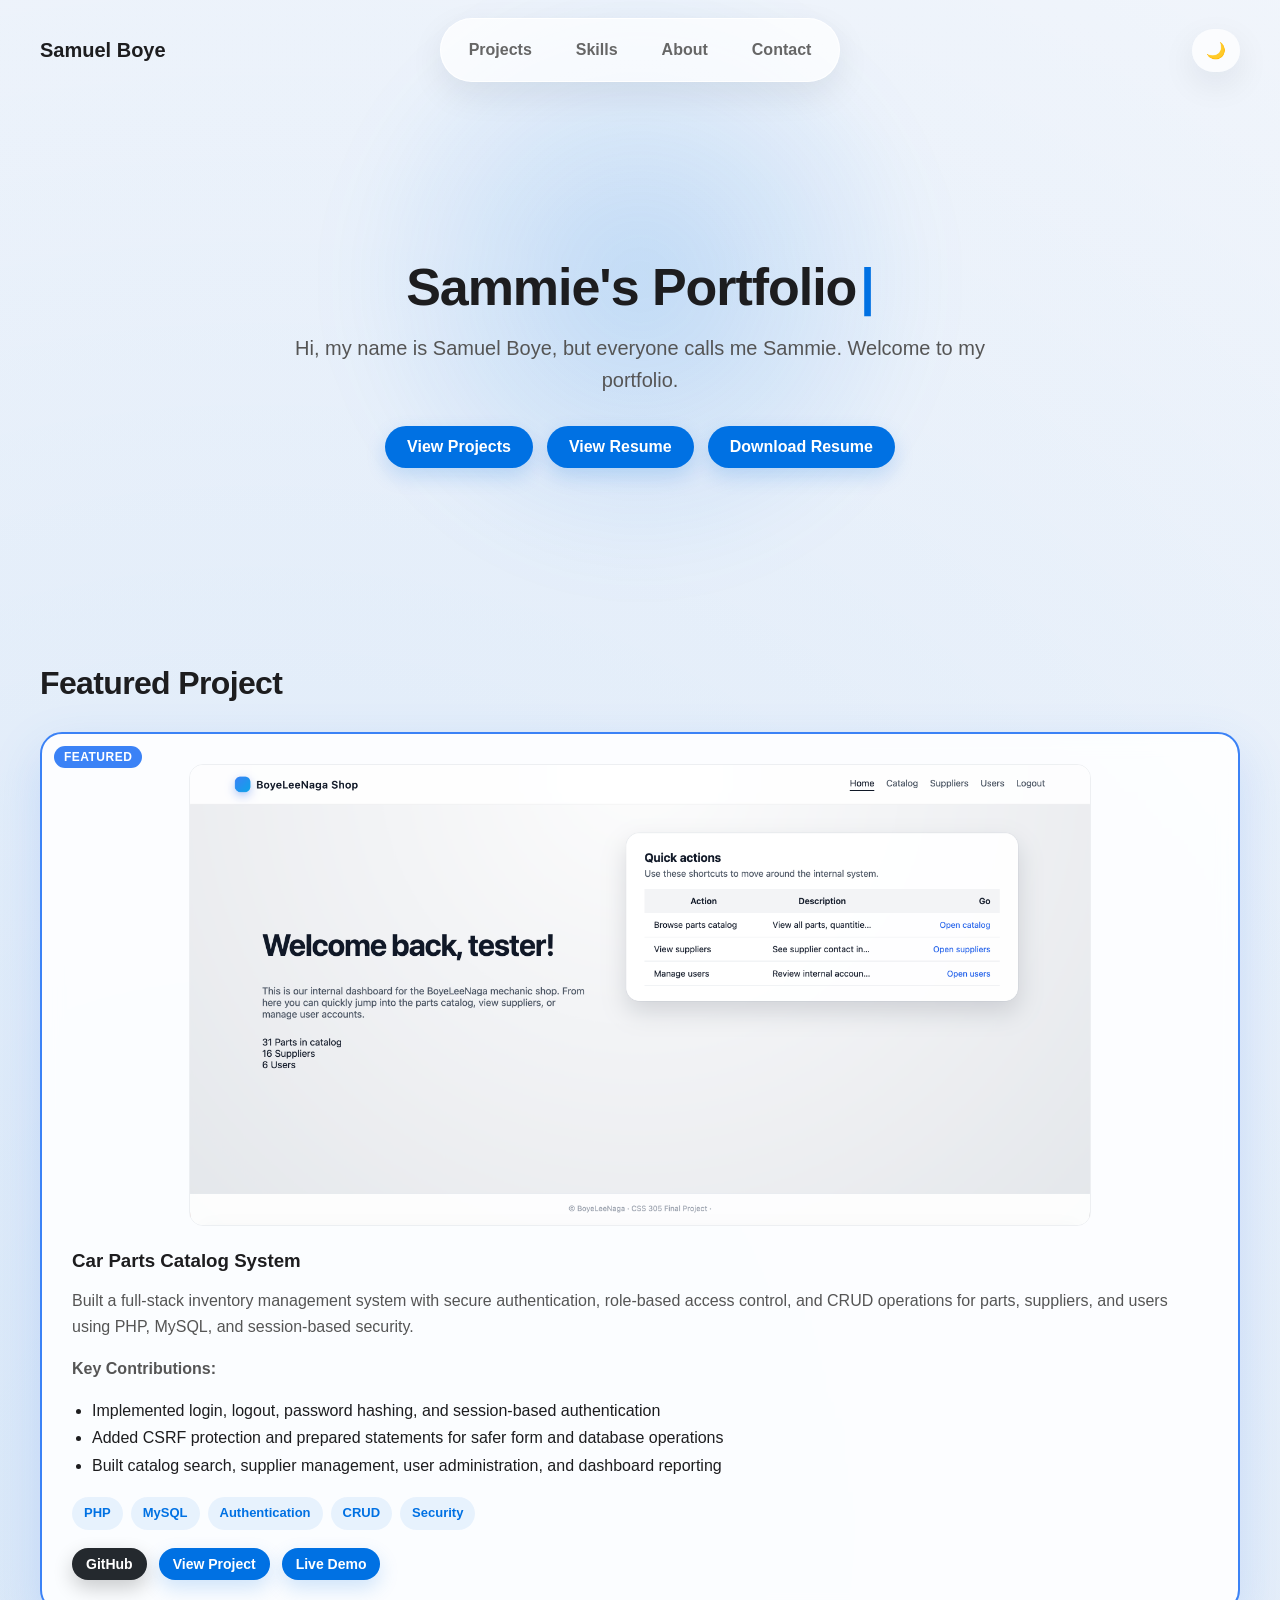
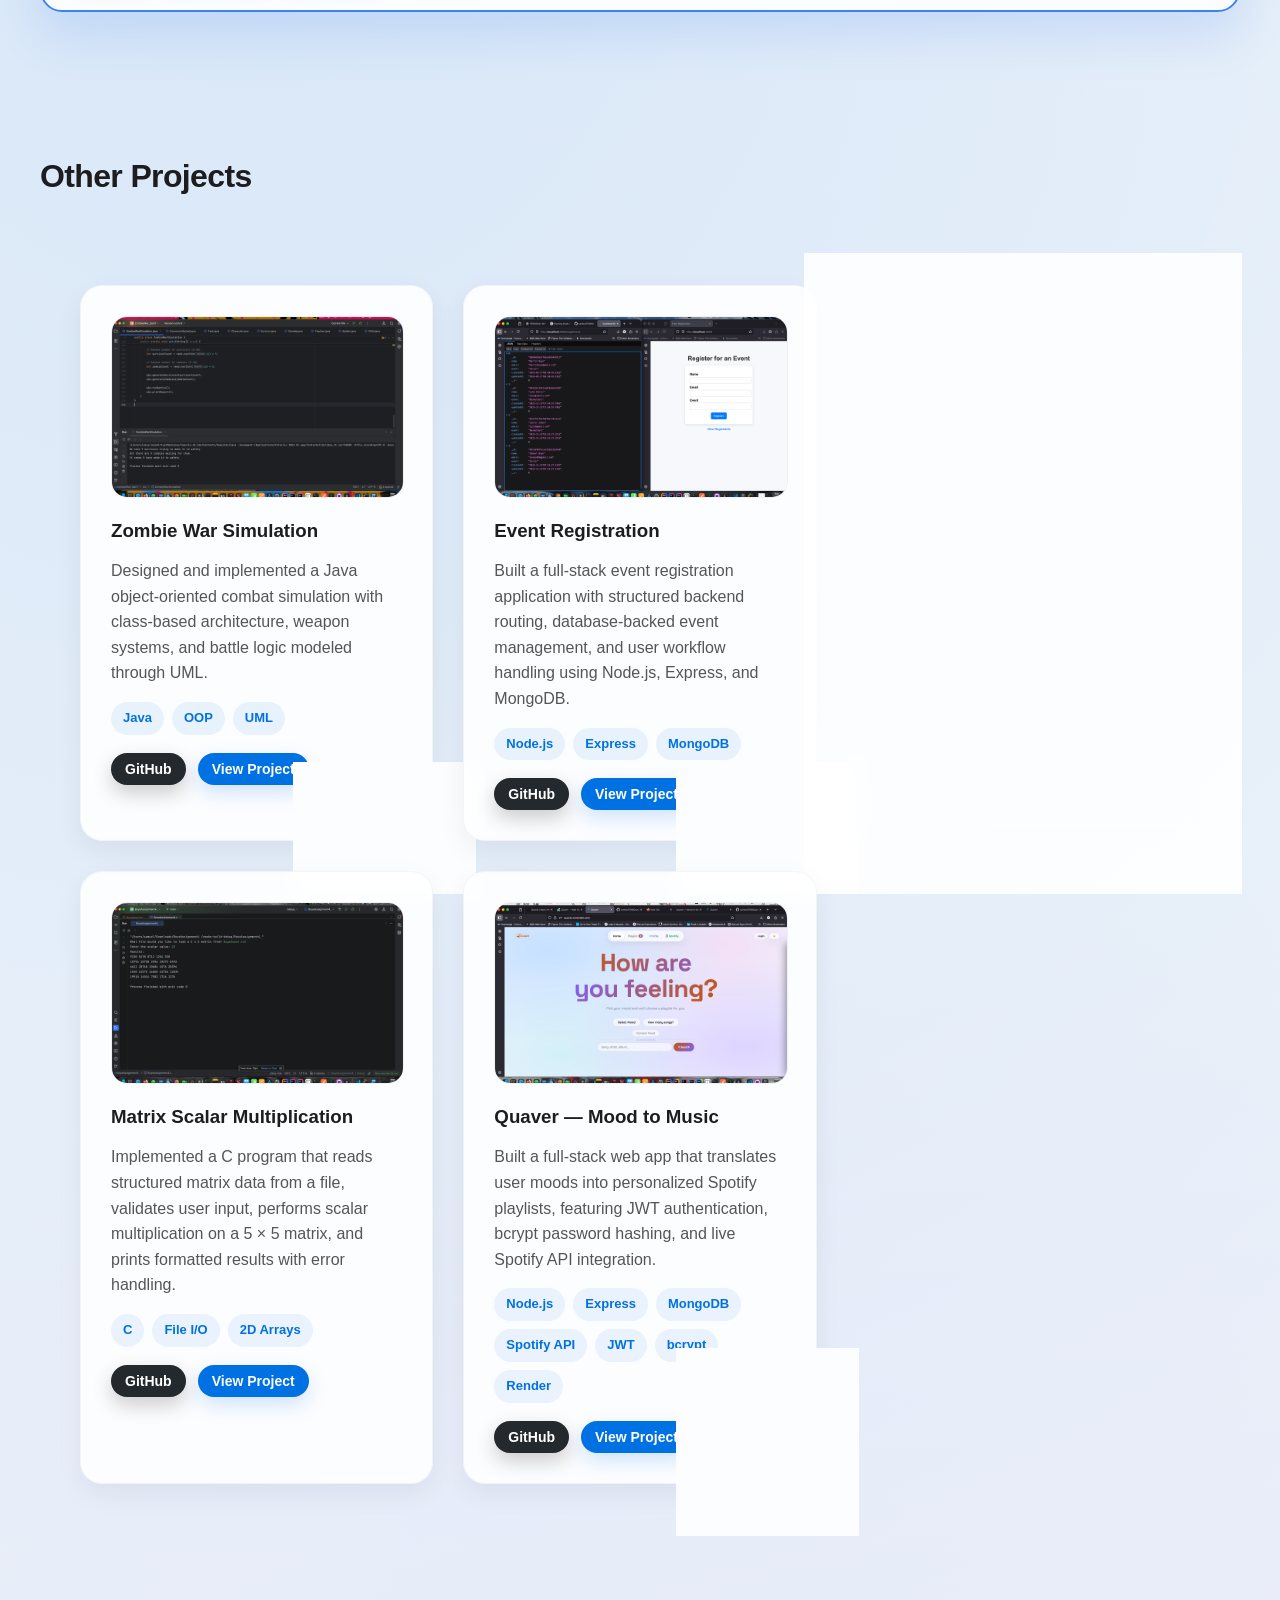
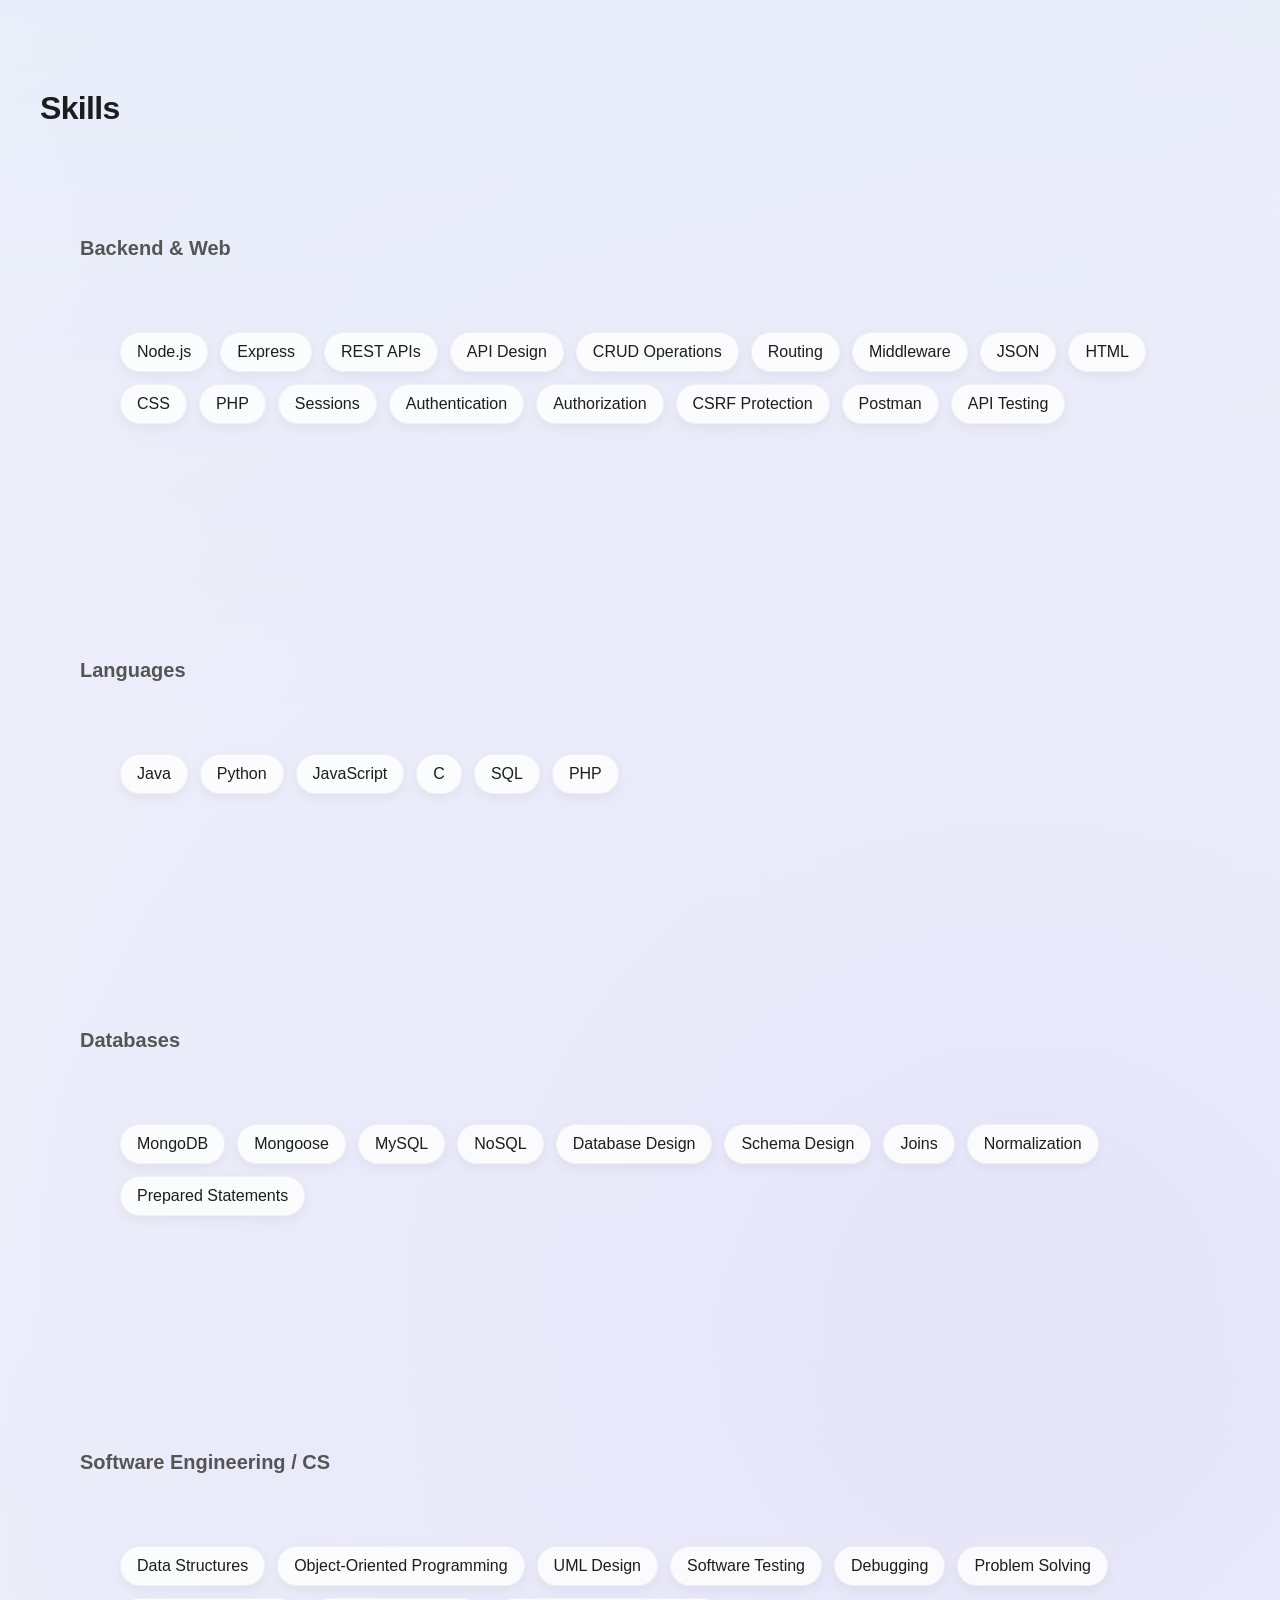
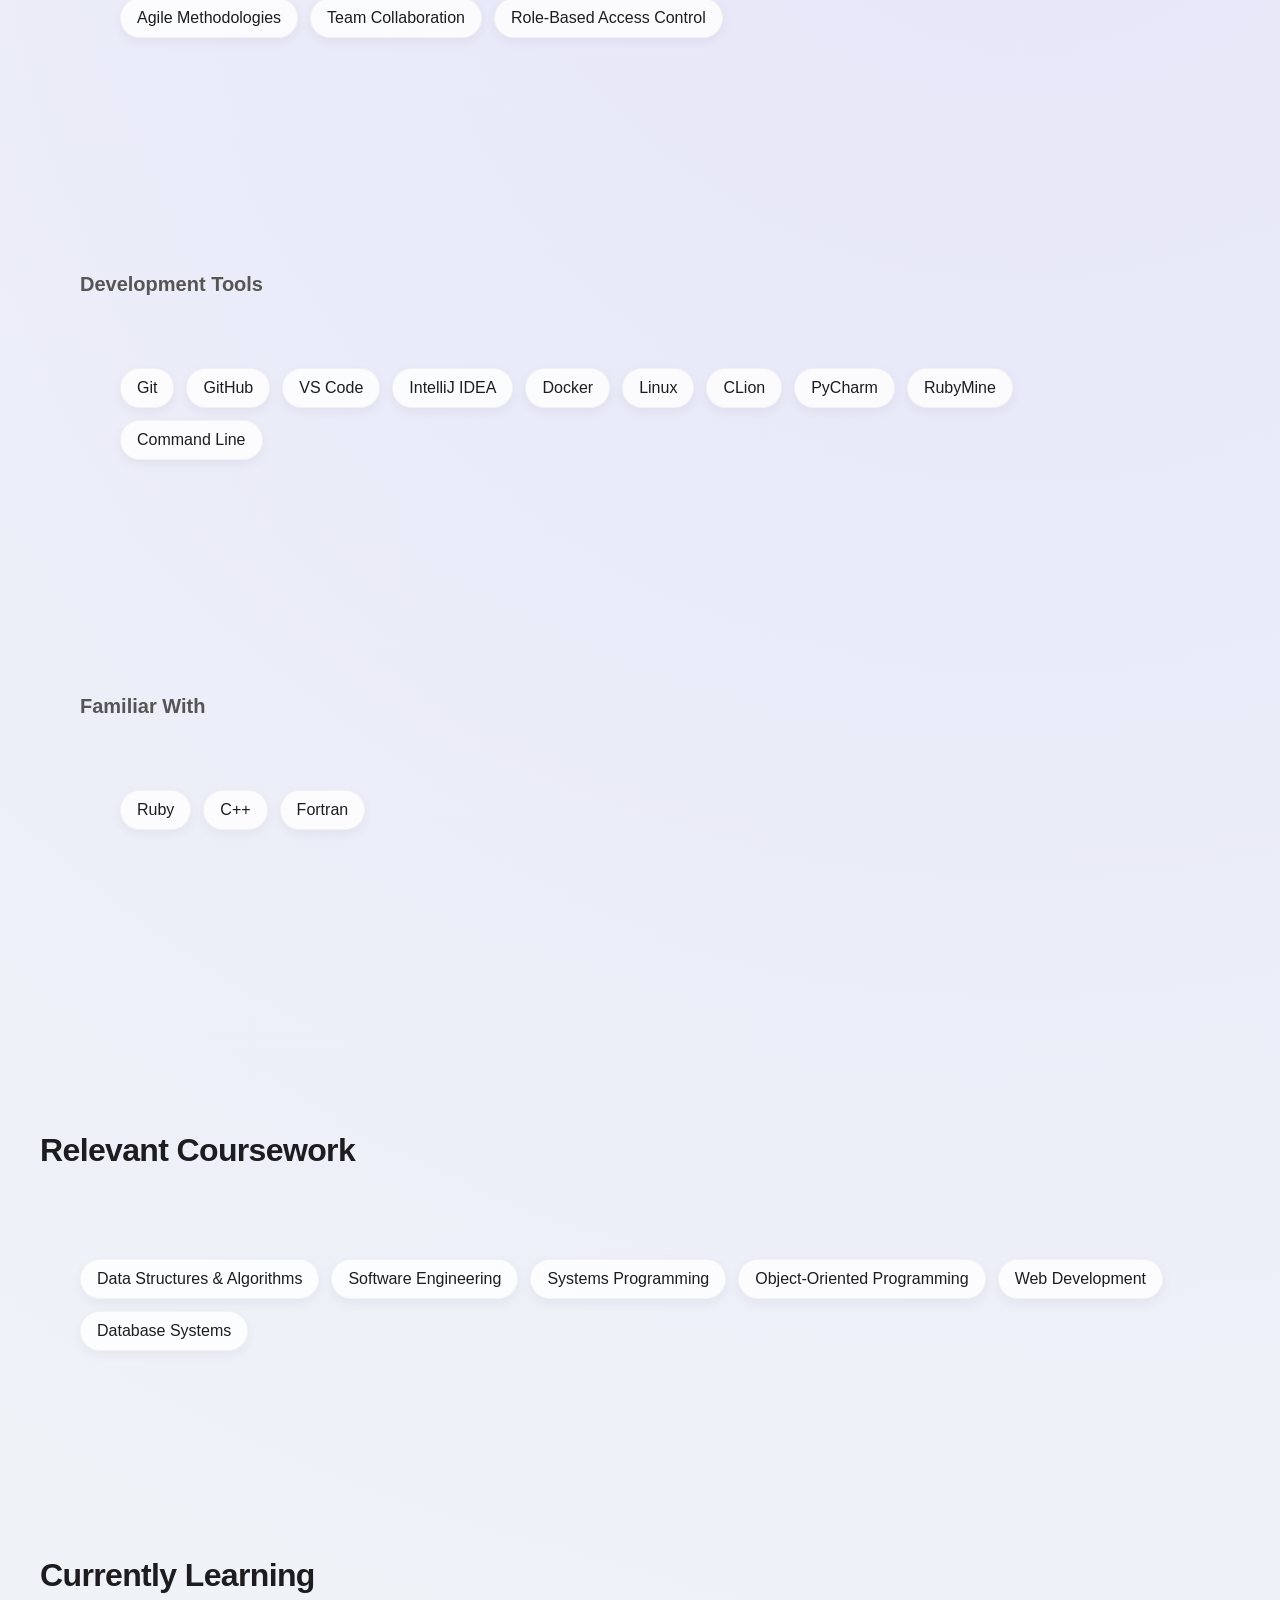
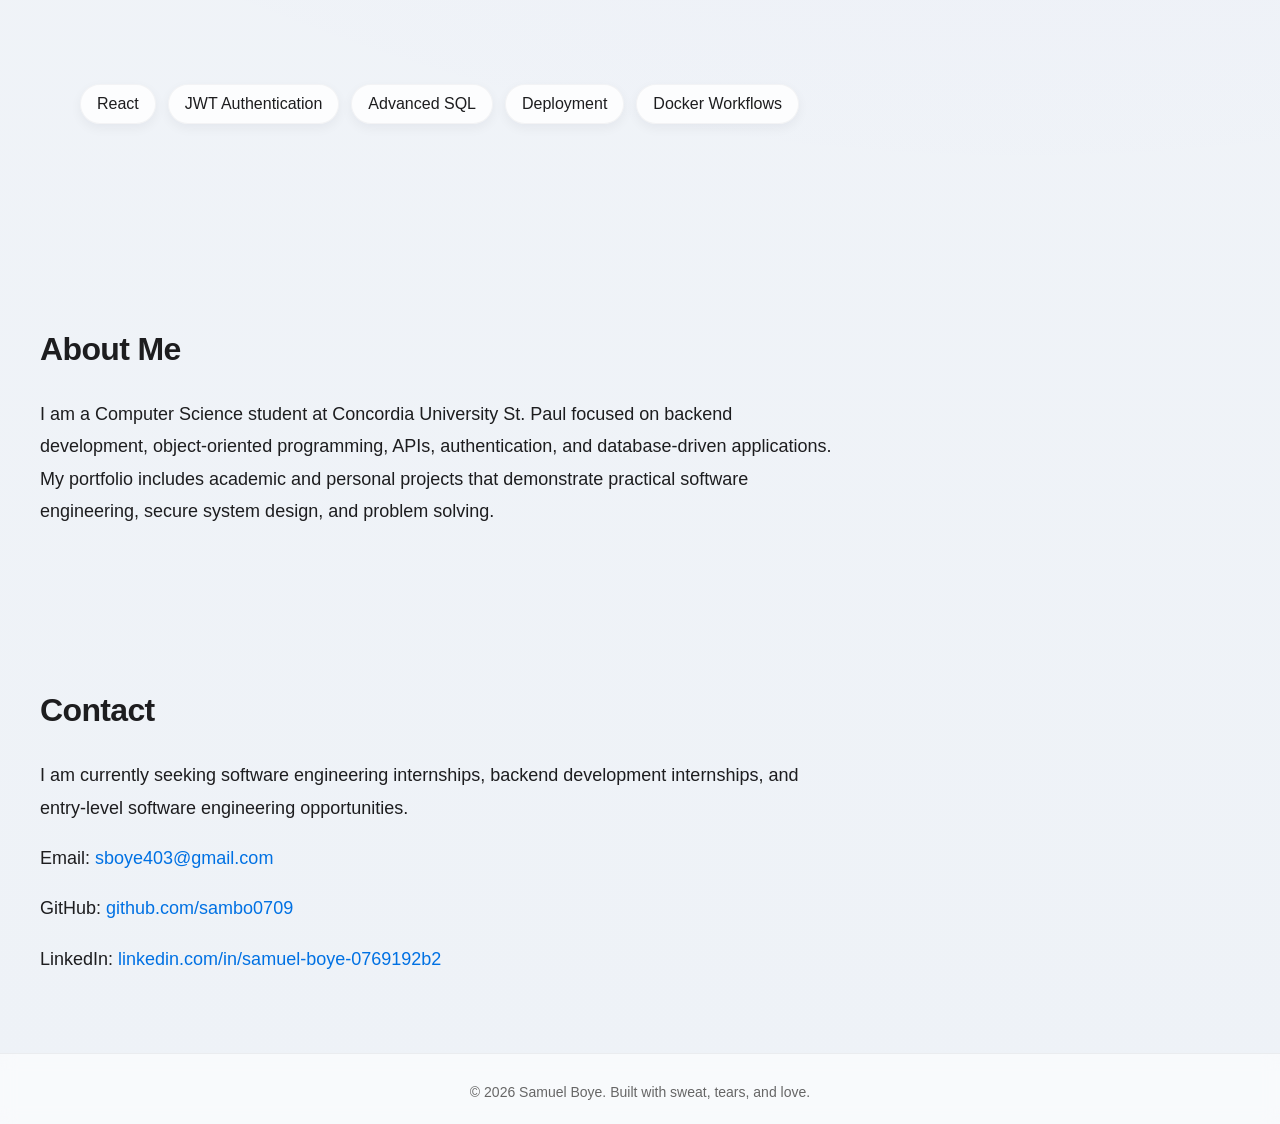
==== index.html @ adc49115 "new project added" ====
<!DOCTYPE html>
<html lang="en">
<head>
<meta charset="UTF-8">
<meta name="viewport" content="width=device-width, initial-scale=1.0">
<title>Samuel Boye | Portfolio</title>
<link rel="stylesheet" href="style.css">
</head>

<body>

<header class="site-header intro-header">
    <a href="#" class="logo" id="siteLogo" aria-label="Samuel Boye home">
        <span class="logo-text">Samuel Boye</span>
        <img src="logo.jpeg" alt="Samuel Boye logo" class="logo-img">
    </a>

    <nav class="floating-nav" aria-label="Primary">
        <a href="#projects" class="nav-link">Projects</a>
        <a href="#skills" class="nav-link">Skills</a>
        <a href="#about" class="nav-link">About</a>
        <a href="#contact" class="nav-link">Contact</a>
    </nav>

    <button id="themeToggle" class="dark-btn" onclick="toggleDarkMode()" aria-label="Toggle dark mode">🌙</button>
</header>

<main>

    <section class="hero">
        <h1 class="intro-title">
            <span id="typingText"></span><span class="cursor">|</span>
        </h1>

        <p class="intro-text">
            Hi, my name is Samuel Boye, but everyone calls me Sammie. Welcome to my portfolio.
        </p>

        <nav class="hero-buttons intro-buttons" aria-label="Portfolio quick links">
            <a href="#projects" class="primary-btn">View Projects</a>
            <a href="resume.pdf" target="_blank" class="primary-btn">View Resume</a>
            <a href="resume.pdf" class="primary-btn" download>Download Resume</a>
        </nav>
    </section>

    <section id="featured-project">
        <h2>Featured Project</h2>

        <article class="card featured">
            <img src="images/car-parts-catalog.png" alt="Car Parts Catalog System screenshot" class="project-image featured-image">

            <h3>Car Parts Catalog System</h3>

            <p>
                Built a full-stack inventory management system with secure authentication,
                role-based access control, and CRUD operations for parts, suppliers,
                and users using PHP, MySQL, and session-based security.
            </p>

            <p><strong>Key Contributions:</strong></p>
            <ul>
                <li>Implemented login, logout, password hashing, and session-based authentication</li>
                <li>Added CSRF protection and prepared statements for safer form and database operations</li>
                <li>Built catalog search, supplier management, user administration, and dashboard reporting</li>
            </ul>

            <p class="project-tags">
                <span>PHP</span>
                <span>MySQL</span>
                <span>Authentication</span>
                <span>CRUD</span>
                <span>Security</span>
            </p>

            <nav class="project-links" aria-label="Car Parts Catalog System links">
                <a href="https://github.com/sambo0709/Fullsatck-internal-inventory-system" target="_blank" rel="noopener noreferrer" class="github-btn">GitHub</a>
                <a href="projects/car-parts-catalog.html" class="demo-btn">View Project</a>
                <a href="https://boyeleenaga.csp-server-class.org/dashboard.php"target="_blank" rel="noopener noreferrer" class="demo-btn">Live Demo</a>
            </nav>
        </article>
    </section>

    <section id="projects">
        <h2>Other Projects</h2>

        <section class="project-grid" aria-label="Projects">

            <article class="card">
                <img src="images/zombie-war.png" alt="Zombie War Simulation screenshot" class="project-image">

                <h3>Zombie War Simulation</h3>

                <p>
                    Designed and implemented a Java object-oriented combat simulation with
                    class-based architecture, weapon systems, and battle logic modeled through UML.
                </p>

                <p class="project-tags">
                    <span>Java</span>
                    <span>OOP</span>
                    <span>UML</span>
                </p>

                <nav class="project-links" aria-label="Zombie War Simulation links">
                    <a href="https://github.com/stenceld/CSC422ZombieWarProjectGroupq/tree/SamsBranch" target="_blank" rel="noopener noreferrer" class="github-btn">GitHub</a>
                    <a href="projects/zombie-war.html" class="demo-btn">View Project</a>
                </nav>
            </article>

            <article class="card">
                <img src="images/event-registration.png" alt="Event Registration screenshot" class="project-image">

                <h3>Event Registration</h3>

                <p>
                    Built a full-stack event registration application with structured backend routing,
                    database-backed event management, and user workflow handling using Node.js, Express, and MongoDB.
                </p>

                <p class="project-tags">
                    <span>Node.js</span>
                    <span>Express</span>
                    <span>MongoDB</span>
                </p>

                <nav class="project-links" aria-label="Event Registration links">
                    <a href="https://github.com/sambo0709/Web-application-using-mongodb" target="_blank" rel="noopener noreferrer" class="github-btn">GitHub</a>
                    <a href="projects/event-registration.html" class="demo-btn">View Project</a>
                </nav>
            </article>

            <article class="card">
                <img src="images/pet-database.png" alt="Pet Database screenshot" class="project-image">

                <h3>Pet Database</h3>

                <p>
                    Developed a JavaFX desktop application for managing pet records, with a structured
                    user interface, organized multi-file design, and object-oriented data handling.
                </p>

                <p class="project-tags">
                    <span>JavaFX</span>
                    <span>Java</span>
                    <span>Database</span>
                </p>

                <nav class="project-links" aria-label="Pet Database links">
                    <a href="https://github.com/sambo0709/Software-engineering-CSC422" target="_blank" rel="noopener noreferrer" class="github-btn">GitHub</a>
                    <a href="projects/pet-database.html" class="demo-btn">View Project</a>
                </nav>
            </article>

            <article class="card">
                <img src="images/matrix-scalar.png" alt="Matrix Scalar Multiplication screenshot" class="project-image">

                <h3>Matrix Scalar Multiplication</h3>

                <p>
                    Implemented a C program that reads structured matrix data from a file, validates user input,
                    performs scalar multiplication on a 5 × 5 matrix, and prints formatted results with error handling.
                </p>

                <p class="project-tags">
                    <span>C</span>
                    <span>File I/O</span>
                    <span>2D Arrays</span>
                </p>

                <nav class="project-links" aria-label="Matrix Scalar Multiplication links">
                    <a href="https://github.com/sambo0709/C-project" target="_blank" rel="noopener noreferrer" class="github-btn">GitHub</a>
                    <a href="projects/matrix-scalar.html" class="demo-btn">View Project</a>
                </nav>
            </article>

            <article class="card">
                <img src="images/mood-to-music.png" alt="Quaver Mood to Music app screenshot" class="project-image">

                <h3>Quaver — Mood to Music</h3>

                <p>
                    Built a full-stack web app that translates user moods into personalized Spotify playlists,
                    featuring JWT authentication, bcrypt password hashing, and live Spotify API integration.
                </p>

                <p class="project-tags">
                    <span>Node.js</span>
                    <span>Express</span>
                    <span>MongoDB</span>
                    <span>Spotify API</span>
                    <span>JWT</span>
                    <span>bcrypt</span>
                    <span>Render</span>
                </p>

                <nav class="project-links" aria-label="Quaver Mood to Music links">
                    <a href="https://github.com/sambo0709/Quaver-Sam-s-branch/tree/Main2" target="_blank" rel="noopener noreferrer" class="github-btn">GitHub</a>
                    <a href="projects/mood-to-music.html" class="demo-btn">View Project</a>
                </nav>
            </article>

        </section>
    </section>

    <section id="skills">
        <h2>Skills</h2>

        <section class="skills-group">
            <h3>Backend &amp; Web</h3>
            <section class="skills">
                <span>Node.js</span>
                <span>Express</span>
                <span>REST APIs</span>
                <span>API Design</span>
                <span>CRUD Operations</span>
                <span>Routing</span>
                <span>Middleware</span>
                <span>JSON</span>
                <span>HTML</span>
                <span>CSS</span>
                <span>PHP</span>
                <span>Sessions</span>
                <span>Authentication</span>
                <span>Authorization</span>
                <span>CSRF Protection</span>
                <span>Postman</span>
                <span>API Testing</span>
            </section>
        </section>

        <section class="skills-group">
            <h3>Languages</h3>
            <section class="skills">
                <span>Java</span>
                <span>Python</span>
                <span>JavaScript</span>
                <span>C</span>
                <span>SQL</span>
                <span>PHP</span>
            </section>
        </section>

        <section class="skills-group">
            <h3>Databases</h3>
            <section class="skills">
                <span>MongoDB</span>
                <span>Mongoose</span>
                <span>MySQL</span>
                <span>NoSQL</span>
                <span>Database Design</span>
                <span>Schema Design</span>
                <span>Joins</span>
                <span>Normalization</span>
                <span>Prepared Statements</span>
            </section>
        </section>

        <section class="skills-group">
            <h3>Software Engineering / CS</h3>
            <section class="skills">
                <span>Data Structures</span>
                <span>Object-Oriented Programming</span>
                <span>UML Design</span>
                <span>Software Testing</span>
                <span>Debugging</span>
                <span>Problem Solving</span>
                <span>Agile Methodologies</span>
                <span>Team Collaboration</span>
                <span>Role-Based Access Control</span>
            </section>
        </section>

        <section class="skills-group">
            <h3>Development Tools</h3>
            <section class="skills">
                <span>Git</span>
                <span>GitHub</span>
                <span>VS Code</span>
                <span>IntelliJ IDEA</span>
                <span>Docker</span>
                <span>Linux</span>
                <span>CLion</span>
                <span>PyCharm</span>
                <span>RubyMine</span>
                <span>Command Line</span>
            </section>
        </section>

        <section class="skills-group">
            <h3>Familiar With</h3>
            <section class="skills">
                <span>Ruby</span>
                <span>C++</span>
                <span>Fortran</span>
            </section>
        </section>
    </section>

    <section id="coursework">
        <h2>Relevant Coursework</h2>
        <section class="skills">
            <span>Data Structures &amp; Algorithms</span>
            <span>Software Engineering</span>
            <span>Systems Programming</span>
            <span>Object-Oriented Programming</span>
            <span>Web Development</span>
            <span>Database Systems</span>
        </section>
    </section>

    <section id="learning">
        <h2>Currently Learning</h2>
        <section class="skills">
            <span>React</span>
            <span>JWT Authentication</span>
            <span>Advanced SQL</span>
            <span>Deployment</span>
            <span>Docker Workflows</span>
        </section>
    </section>

    <section id="about">
        <h2>About Me</h2>
        <p>
            I am a Computer Science student at Concordia University St. Paul focused on backend
            development, object-oriented programming, APIs, authentication, and database-driven
            applications. My portfolio includes academic and personal projects that demonstrate
            practical software engineering, secure system design, and problem solving.
        </p>
    </section>

    <section id="contact">
        <h2>Contact</h2>

        <p>
            I am currently seeking software engineering internships, backend development internships,
            and entry-level software engineering opportunities.
        </p>

        <p>Email:
            <a href="mailto:sboye403@gmail.com">sboye403@gmail.com</a>
        </p>

        <p>GitHub:
            <a href="https://github.com/sambo0709" target="_blank" rel="noopener noreferrer">github.com/sambo0709</a>
        </p>

        <p>LinkedIn:
            <a href="https://www.linkedin.com/in/samuel-boye-0769192b2/" target="_blank" rel="noopener noreferrer">
                linkedin.com/in/samuel-boye-0769192b2
            </a>
        </p>
    </section>

</main>

<footer>
    <p>© 2026 Samuel Boye. Built with sweat, tears, and love.</p>
</footer>

<script src="script.js"></script>
</body>
</html>
---- style.css ----
html {
    scroll-behavior: smooth;
}

body {
    font-family: -apple-system, BlinkMacSystemFont, sans-serif;
    margin: 0;
    background:
        radial-gradient(circle at 20% 20%, rgba(0,113,227,0.12), transparent 40%),
        radial-gradient(circle at 80% 60%, rgba(120,90,255,0.10), transparent 45%),
        linear-gradient(180deg, #f8f9fc 0%, #eef2f7 100%);
    color: #1d1d1f;
    transition: background 0.3s ease, color 0.3s ease;
    animation: pageFade 0.5s ease;
}

@keyframes pageFade {
    from { opacity: 0; }
    to { opacity: 1; }
}

/* welcome animation */
.intro-header,
.intro-title,
.intro-text,
.intro-buttons {
    opacity: 0;
    transform: translateY(24px) scale(0.98);
    animation: fadeUpSoft 0.9s cubic-bezier(0.22, 1, 0.36, 1) forwards;
}

.intro-header { animation-delay: 0.1s; }
.intro-title { animation-delay: 0.25s; }
.intro-text { animation-delay: 0.45s; }
.intro-buttons { animation-delay: 0.65s; }

@keyframes fadeUpSoft {
    from {
        opacity: 0;
        transform: translateY(24px) scale(0.98);
    }
    to {
        opacity: 1;
        transform: translateY(0) scale(1);
    }
}

/* floating header */
.site-header {
    position: sticky;
    top: 18px;
    z-index: 1000;
    display: grid;
    grid-template-columns: 1fr auto 1fr;
    align-items: center;
    padding: 0 40px;
    background: transparent;
}

/* logo */
.logo {
    justify-self: start;
    text-decoration: none;
    color: inherit;
    font-weight: bold;
    font-size: 20px;
    transition: all 0.3s ease;
    min-width: 140px;
    height: 42px;
    display: flex;
    align-items: center;
    gap: 10px;
}

.logo-text {
    display: inline-block;
}

.logo-img {
    display: none;
    width: 28px;
    height: 28px;
    border-radius: 50%;
    object-fit: cover;
}

.logo.scrolled {
    width: 42px;
    min-width: 42px;
    height: 42px;
    border-radius: 50%;
    border: 2px solid #0071e3;
    display: flex;
    align-items: center;
    justify-content: center;
    background: rgba(255, 255, 255, 0.72);
    box-shadow: 0 8px 20px rgba(0, 113, 227, 0.12);
    backdrop-filter: blur(10px);
    -webkit-backdrop-filter: blur(10px);
    font-size: 16px;
}

.logo.scrolled:hover {
    transform: scale(1.05);
}

.logo.scrolled .logo-text {
    display: none;
}

.logo.scrolled .logo-img {
    display: block;
}

/* nav */
.floating-nav {
    justify-self: center;
    display: flex;
    align-items: center;
    gap: 8px;
    padding: 10px;
    border-radius: 999px;
    background: rgba(255, 255, 255, 0.72);
    border: 1px solid rgba(255, 255, 255, 0.92);
    box-shadow: 0 12px 34px rgba(15, 23, 42, 0.08);
    backdrop-filter: blur(18px);
    -webkit-backdrop-filter: blur(18px);
}

.nav-link {
    text-decoration: none;
    color: #666;
    font-weight: 600;
    padding: 12px 18px;
    border-radius: 999px;
    transition: all 0.25s ease;
}

.nav-link:hover {
    color: #111;
    background: rgba(0, 0, 0, 0.04);
}

.nav-link.active {
    background: white;
    color: #111;
    box-shadow: 0 4px 10px rgba(0, 0, 0, 0.06);
}

/* dark mode button */
.dark-btn {
    justify-self: end;
    border: none;
    background: rgba(255, 255, 255, 0.72);
    padding: 12px 14px;
    border-radius: 999px;
    cursor: pointer;
    font-size: 16px;
    box-shadow: 0 12px 34px rgba(15, 23, 42, 0.08);
    backdrop-filter: blur(18px);
    -webkit-backdrop-filter: blur(18px);
    transition: background 0.3s ease, transform 0.3s ease, color 0.3s ease;
}

.dark-btn:hover {
    transform: translateY(-1px) scale(1.04);
    background: rgba(255, 255, 255, 0.9);
}

.dark-btn:active {
    transform: scale(0.96) rotate(180deg);
}

/* hero */
.hero {
    text-align: center;
    padding: 150px 20px 110px;
    position: relative;
}

.hero::before {
    content: "";
    position: absolute;
    width: 600px;
    height: 600px;
    background: radial-gradient(circle, rgba(0,113,227,0.18), transparent 70%);
    top: 42%;
    left: 50%;
    transform: translate(-50%, -50%);
    z-index: -1;
    filter: blur(32px);
    pointer-events: none;
}

.hero h1 {
    font-size: 52px;
    margin-bottom: 15px;
    letter-spacing: -0.02em;
}

.hero p {
    max-width: 700px;
    margin: 0 auto;
    font-size: 20px;
    line-height: 1.6;
    color: #555;
}

.hero-buttons {
    margin-top: 30px;
    display: flex;
    justify-content: center;
    flex-wrap: wrap;
    gap: 14px;
}

/* buttons */
.primary-btn,
.secondary-btn {
    display: inline-block;
    padding: 12px 22px;
    border-radius: 999px;
    text-decoration: none;
    font-weight: 600;
    transition: all 0.3s ease;
}

.primary-btn {
    background: #0071e3;
    color: white;
    box-shadow: 0 8px 20px rgba(0, 113, 227, 0.18);
}

.primary-btn:hover {
    background: #005ecb;
    transform: translateY(-2px);
    box-shadow: 0 12px 24px rgba(0, 113, 227, 0.24);
}

.secondary-btn {
    background: white;
    color: #1d1d1f;
    border: 1px solid #ddd;
}

.secondary-btn:hover {
    background: #f0f0f0;
}

/* sections */
section {
    padding: 60px 40px;
    max-width: 1200px;
    margin: 0 auto;
}

section h2 {
    font-size: 32px;
    margin-bottom: 30px;
    letter-spacing: -0.02em;
}

/* project grid */
.project-grid {
    display: grid;
    grid-template-columns: repeat(auto-fit, minmax(260px, 1fr));
    gap: 30px;
}

.card {
    background: rgba(255, 255, 255, 0.88);
    padding: 30px;
    border-radius: 22px;
    box-shadow: 0 10px 28px rgba(15, 23, 42, 0.06);
    transition: transform 0.3s ease, box-shadow 0.3s ease, background 0.3s ease, opacity 0.6s ease, border 0.3s ease;
    opacity: 0;
    transform: translateY(40px);
    border: 1px solid rgba(15, 23, 42, 0.04);
    backdrop-filter: blur(10px);
    -webkit-backdrop-filter: blur(10px);
}

.card.show {
    opacity: 1;
    transform: translateY(0);
}

.card:hover {
    transform: translateY(-8px);
    box-shadow: 0 18px 38px rgba(15, 23, 42, 0.1);
    border: 1px solid rgba(0, 113, 227, 0.22);
}

.project-image {
    width: 100%;
    height: 180px;
    object-fit: cover;
    border-radius: 16px;
    margin-bottom: 18px;
    border: 1px solid rgba(15, 23, 42, 0.06);
}

.project-page .project-image {
    width: 100%;
    height: auto;
    max-height: 520px;
    object-fit: contain;
    border-radius: 16px;
    margin-bottom: 24px;
    display: block;
}

.card h3 {
    margin-top: 0;
    margin-bottom: 14px;
}

.card p {
    color: #555;
    line-height: 1.6;
}

.project-tags {
    display: flex;
    flex-wrap: wrap;
    gap: 8px;
    margin: 14px 0 18px;
}

.project-tags span {
    padding: 6px 12px;
    border-radius: 999px;
    background: rgba(0, 113, 227, 0.08);
    color: #0071e3;
    font-size: 13px;
    font-weight: 600;
}

.project-links {
    display: flex;
    gap: 12px;
    margin-top: 14px;
}

.github-btn,
.demo-btn {
    padding: 8px 14px;
    border-radius: 999px;
    font-size: 14px;
    text-decoration: none;
    font-weight: 600;
    transition: all 0.2s ease;
    border: none;
    cursor: pointer;
    font-family: inherit;
}

.github-btn {
    background: #24292e;
    color: white;
    box-shadow: 0 8px 20px rgba(0, 0, 0, 0.2);
}

.github-btn:hover {
    background: #000;
    transform: translateY(-2px);
    box-shadow: 0 12px 24px rgba(0, 0, 0, 0.3);
}

.demo-btn {
    background: #0071e3;
    color: white;
    box-shadow: 0 8px 20px rgba(0,113,227,0.18);
}

.demo-btn:hover {
    background: #005ecb;
    transform: translateY(-2px);
    box-shadow: 0 12px 24px rgba(0,113,227,0.24);
}

/* project detail pages */
.project-page {
    max-width: 900px;
    margin: 0 auto;
    padding: 100px 20px 60px;
}

.project-page h1 {
    font-size: 42px;
    margin-bottom: 20px;
    letter-spacing: -0.02em;
}

.project-page p {
    line-height: 1.8;
    font-size: 18px;
}

.project-page ul {
    line-height: 1.8;
    padding-left: 20px;
}

.project-page-links {
    display: flex;
    gap: 12px;
    flex-wrap: wrap;
    margin-top: 24px;
}

.back-link {
    display: inline-block;
    margin-top: 24px;
    text-decoration: none;
    font-weight: 600;
    color: #0071e3;
}

/* skills */
.skills {
    display: flex;
    flex-wrap: wrap;
    gap: 12px;
}

.skills span {
    display: inline-block;
    padding: 10px 16px;
    background: rgba(255, 255, 255, 0.82);
    border-radius: 999px;
    box-shadow: 0 4px 12px rgba(15, 23, 42, 0.05);
    border: 1px solid rgba(15, 23, 42, 0.04);
    transition: background 0.3s ease, color 0.3s ease, transform 0.2s ease, border 0.3s ease;
}

.skills span:hover {
    transform: translateY(-3px);
    border: 1px solid rgba(0, 113, 227, 0.18);
}

.skills-group {
    margin-bottom: 35px;
}

.skills-group h3 {
    font-size: 20px;
    margin-bottom: 12px;
    color: #555;
}

/* about + contact */
#about p,
#contact p {
    max-width: 800px;
    line-height: 1.8;
    font-size: 18px;
}

#contact a {
    color: #0071e3;
    text-decoration: none;
}

/* footer */
footer {
    text-align: center;
    padding: 24px 20px;
    background: rgba(255, 255, 255, 0.6);
    border-top: 1px solid rgba(15, 23, 42, 0.06);
    backdrop-filter: blur(8px);
    -webkit-backdrop-filter: blur(8px);
}

footer p {
    font-size: 14px;
    color: #666;
    margin-top: 6px;
    margin-bottom: 0;
}

.cursor {
    display: inline-block;
    margin-left: 4px;
    color: #0071e3;
    animation: blinkCursor 0.8s infinite;
}

@keyframes blinkCursor {
    0%, 50% { opacity: 1; }
    51%, 100% { opacity: 0; }
}

/* modal dialog */
.project-modal {
    width: min(720px, 92vw);
    border: none;
    padding: 0;
    border-radius: 24px;
    background: transparent;
}

.project-modal::backdrop {
    background: rgba(15, 23, 42, 0.6);
    backdrop-filter: blur(6px);
    -webkit-backdrop-filter: blur(6px);
}

.modal-card {
    background: rgba(255, 255, 255, 0.96);
    padding: 28px;
    border-radius: 24px;
    box-shadow: 0 24px 60px rgba(15, 23, 42, 0.2);
}

.modal-close-form {
    display: flex;
    justify-content: flex-end;
    margin-bottom: 8px;
    padding: 0;
    max-width: none;
}

.close-btn {
    border: none;
    background: transparent;
    font-size: 28px;
    line-height: 1;
    cursor: pointer;
    color: #666;
}

.modal-section {
    padding: 0;
    margin: 18px 0 0;
    max-width: none;
}

.modal-section h3 {
    margin-bottom: 10px;
}

#modalTech,
#modalFeatures {
    line-height: 1.8;
    padding-left: 20px;
}

/* dark mode */
.dark {
    background:
        radial-gradient(circle at 20% 20%, rgba(77,163,255,0.15), transparent 40%),
        radial-gradient(circle at 80% 70%, rgba(120,90,255,0.15), transparent 45%),
        linear-gradient(180deg, #0f1115 0%, #151922 100%);
    color: #f5f5f7;
}

.dark .floating-nav {
    background: rgba(20, 22, 28, 0.75);
    border: 1px solid rgba(255, 255, 255, 0.06);
    box-shadow: 0 12px 34px rgba(0, 0, 0, 0.32);
}

.dark .nav-link {
    color: #d6d6d6;
}

.dark .nav-link:hover {
    color: white;
    background: rgba(255, 255, 255, 0.06);
}

.dark .nav-link.active {
    background: rgba(255, 255, 255, 0.1);
    color: white;
    box-shadow: none;
}

.dark .dark-btn {
    background: rgba(20, 22, 28, 0.75);
    color: white;
    box-shadow: 0 12px 34px rgba(0, 0, 0, 0.32);
}

.dark .dark-btn:hover {
    background: rgba(40, 40, 40, 0.95);
}

.dark .hero::before {
    background: radial-gradient(circle, rgba(77, 163, 255, 0.14), transparent 70%);
}

.dark .hero p {
    color: #c9c9c9;
}

.dark .card {
    background: rgba(27, 27, 27, 0.88);
    box-shadow: 0 10px 28px rgba(0, 0, 0, 0.24);
    border: 1px solid rgba(255, 255, 255, 0.05);
}

.dark .card p {
    color: #d0d0d0;
}

.dark .card:hover {
    border: 1px solid rgba(77, 163, 255, 0.35);
}

.dark .project-image {
    border: 1px solid rgba(255, 255, 255, 0.06);
}

.dark .project-tags span {
    background: rgba(77, 163, 255, 0.12);
    color: #4da3ff;
}

.dark .github-btn,
.dark .demo-btn {
    color: white;
}

.dark .skills span {
    background: rgba(30, 30, 30, 0.88);
    color: #f5f5f7;
    box-shadow: 0 2px 8px rgba(0, 0, 0, 0.2);
    border: 1px solid rgba(255, 255, 255, 0.05);
}

.dark .skills-group h3 {
    color: #d0d0d0;
}

.dark .logo.scrolled {
    border: 2px solid #4da3ff;
    background: rgba(20, 22, 28, 0.78);
    color: #f5f5f7;
    box-shadow: 0 8px 20px rgba(77, 163, 255, 0.14);
}

.dark footer {
    background: rgba(20, 22, 28, 0.7);
    border-top: 1px solid rgba(255, 255, 255, 0.06);
}

.dark footer p {
    color: #aaa;
}

.dark .cursor {
    color: #4da3ff;
}

.dark #contact a,
.dark .card a:not(.github-btn):not(.demo-btn),
.dark .back-link {
    color: #4da3ff;
}

.dark .modal-card {
    background: rgba(27, 27, 27, 0.96);
    color: #f5f5f7;
}

.dark .close-btn {
    color: #d0d0d0;
}

/* mobile */
@media (max-width: 768px) {
    .site-header {
        grid-template-columns: 1fr;
        gap: 14px;
        justify-items: center;
        padding: 0 20px;
        top: 12px;
    }

    .logo,
    .dark-btn,
    .floating-nav {
        justify-self: center;
    }

    .floating-nav {
        flex-wrap: wrap;
        justify-content: center;
        max-width: 100%;
        padding: 8px;
    }

    .nav-link {
        padding: 10px 14px;
        font-size: 14px;
    }

    .hero {
        padding: 130px 20px 90px;
    }

    .hero::before {
        width: 360px;
        height: 360px;
    }

    .hero h1 {
        font-size: 38px;
    }

    .hero p {
        font-size: 18px;
    }

    section {
        padding: 50px 20px;
    }

    .hero-buttons {
        flex-direction: column;
        align-items: center;
    }

    .primary-btn,
    .secondary-btn {
        width: 220px;
        text-align: center;
    }

    .project-links,
    .project-page-links {
        flex-direction: column;
    }

    .modal-card {
        padding: 22px;
    }

    .project-page {
        padding: 80px 20px 50px;
    }

    .project-page h1 {
        font-size: 34px;
    }

    .project-page .project-image {
        max-height: none;
    }
}

#featured-project ul {
    margin: 14px 0 18px;
    padding-left: 20px;
    line-height: 1.7;
}

.featured {
    border: 2px solid #3b82f6;
    transform: scale(1.02);
    box-shadow: 0 20px 50px rgba(59, 130, 246, 0.18);
    position: relative;
}

.featured::before {
    content: "FEATURED";
    position: absolute;
    top: 12px;
    left: 12px;
    background: #3b82f6;
    color: white;
    padding: 4px 10px;
    border-radius: 999px;
    font-size: 12px;
    font-weight: 700;
    letter-spacing: 0.04em;
}

.featured-image {
    width: 100%;
    max-width: 900px;
    height: auto;
    object-fit: contain;
    display: block;
    margin: 0 auto 24px auto;
    border-radius: 14px;
    background: none;
    padding: 0;
}
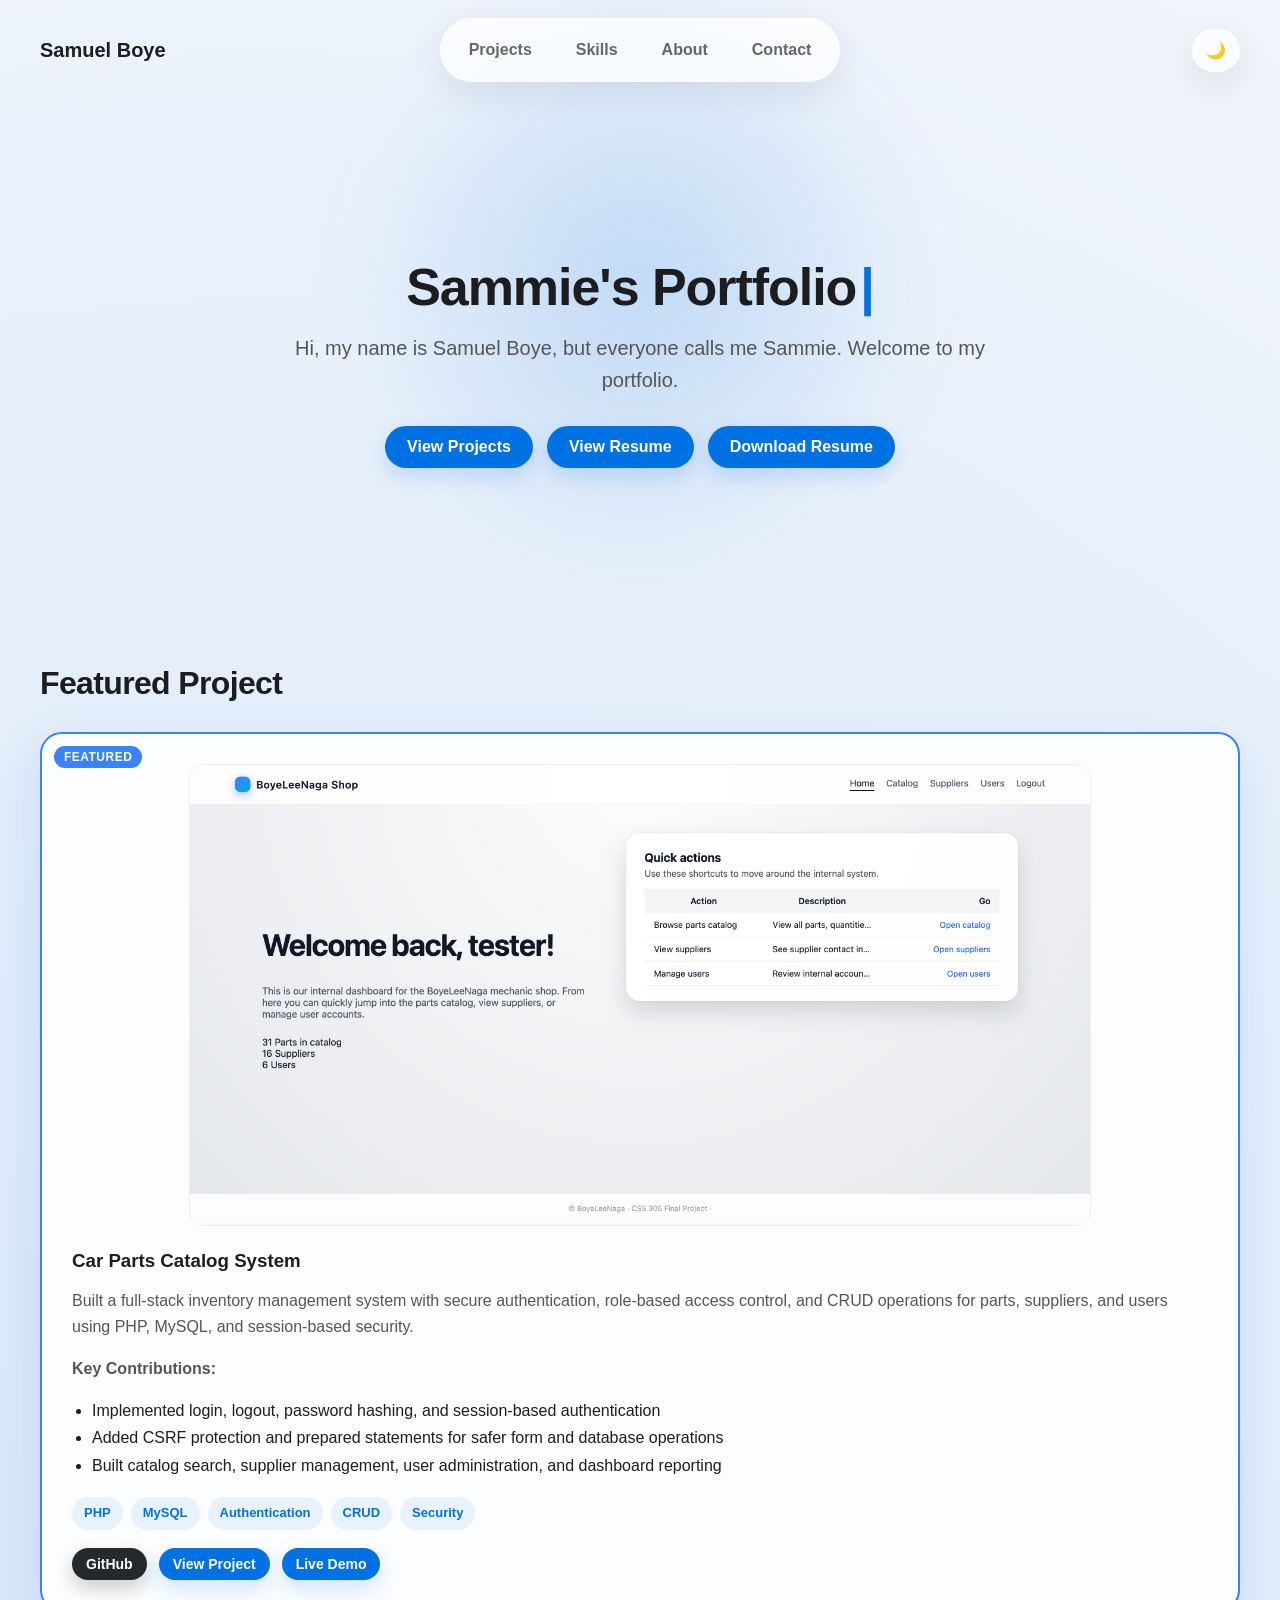
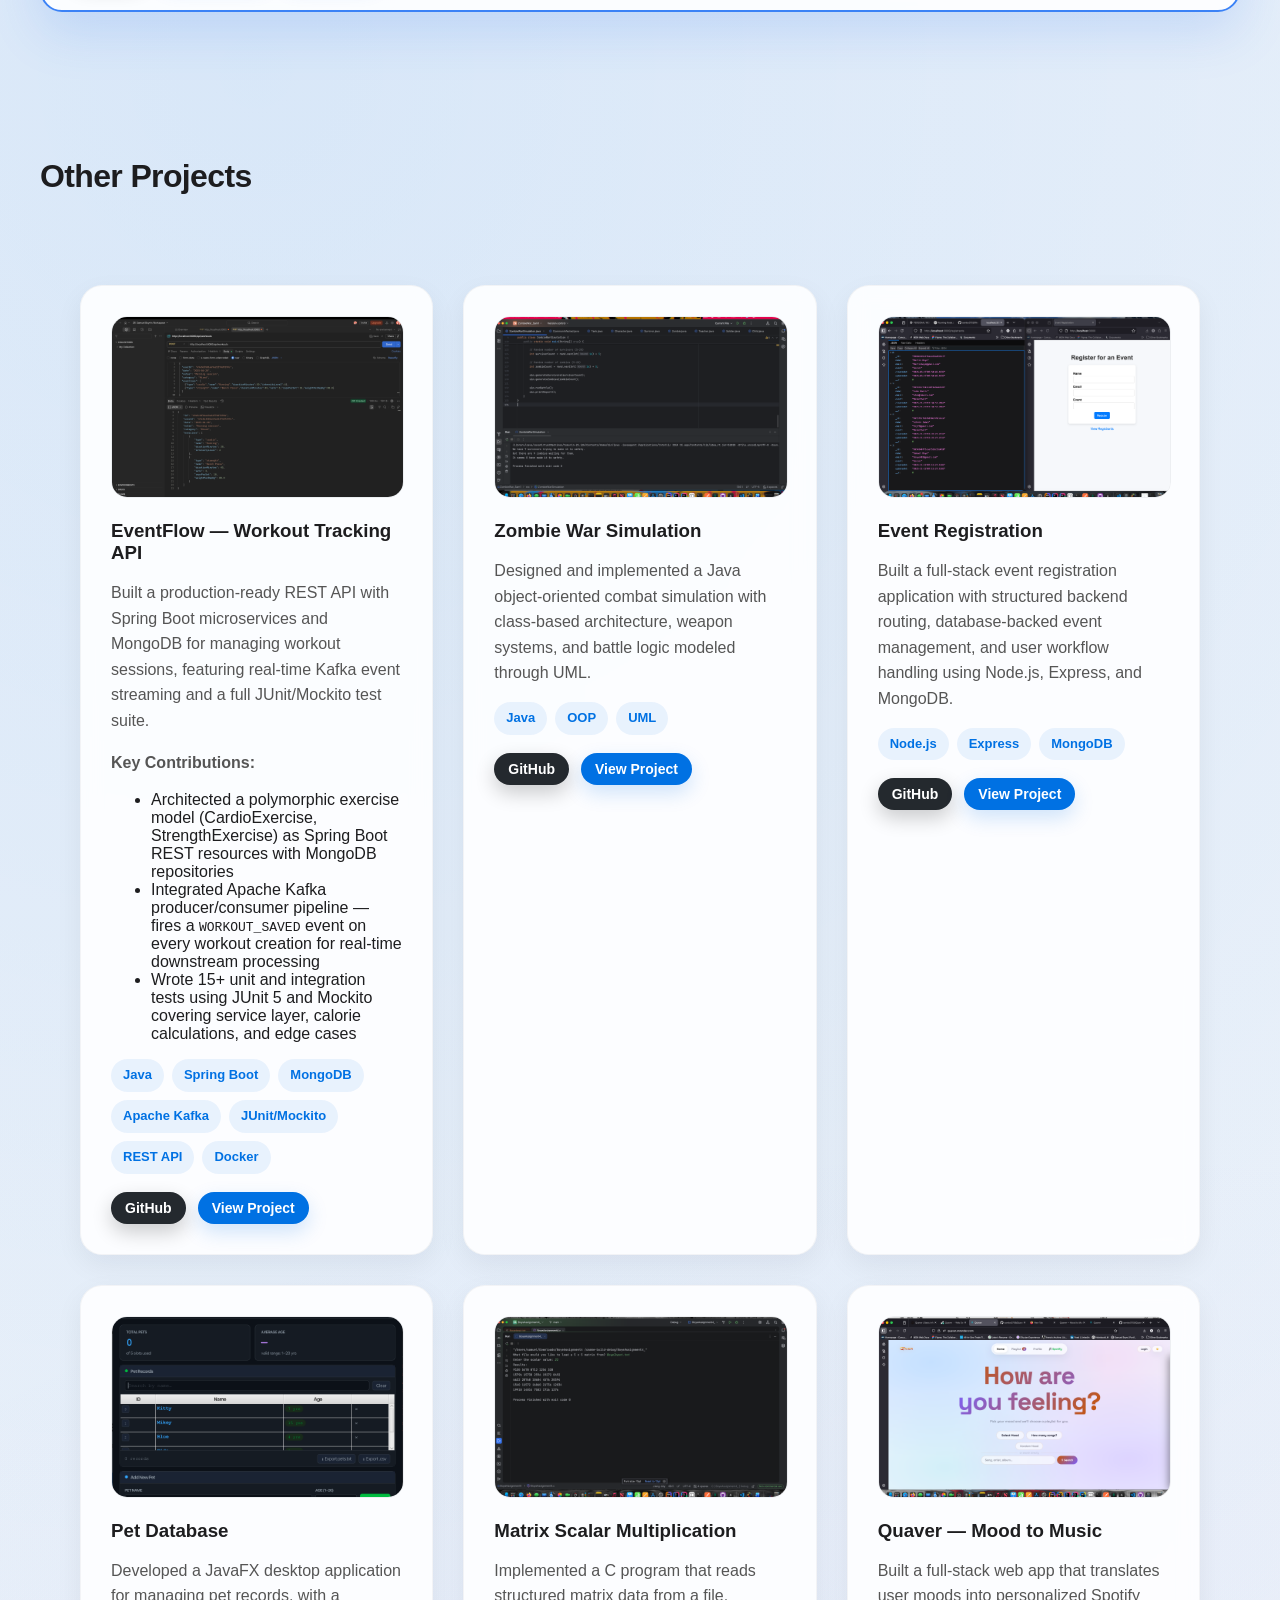
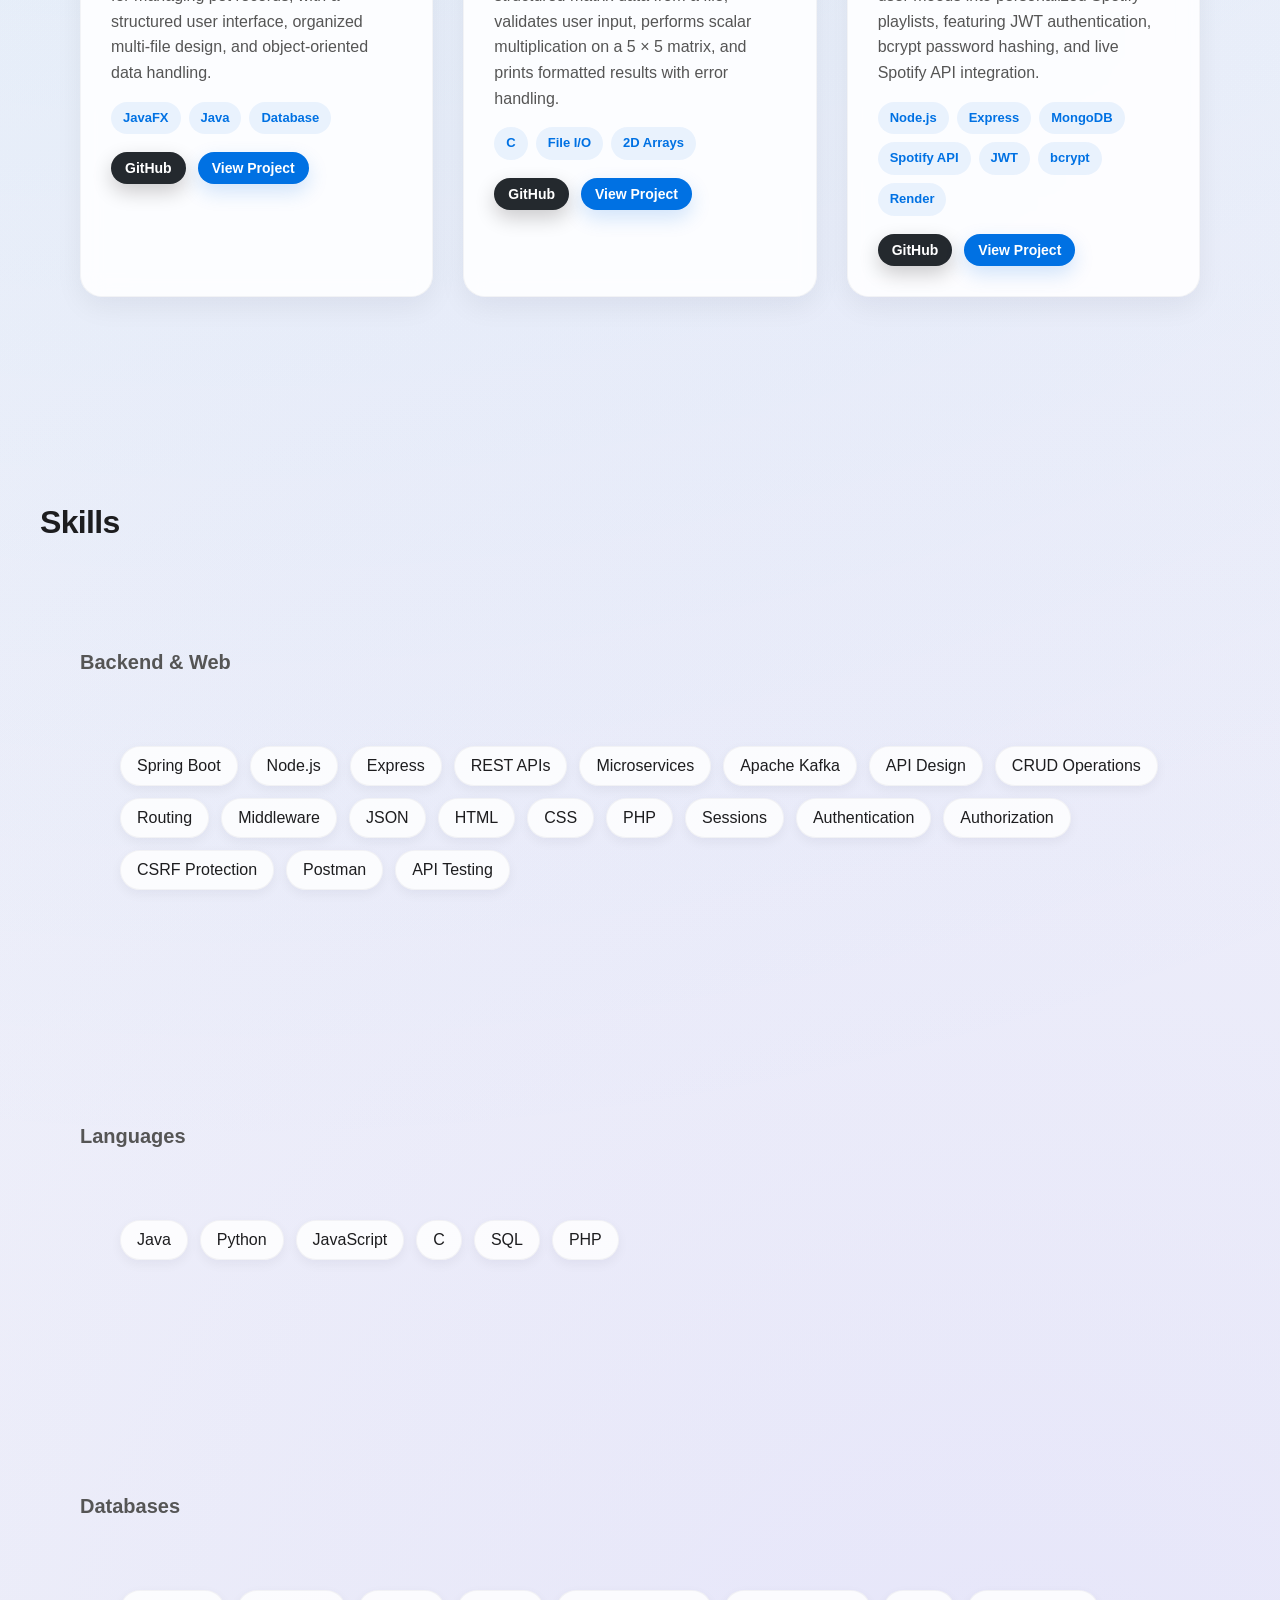
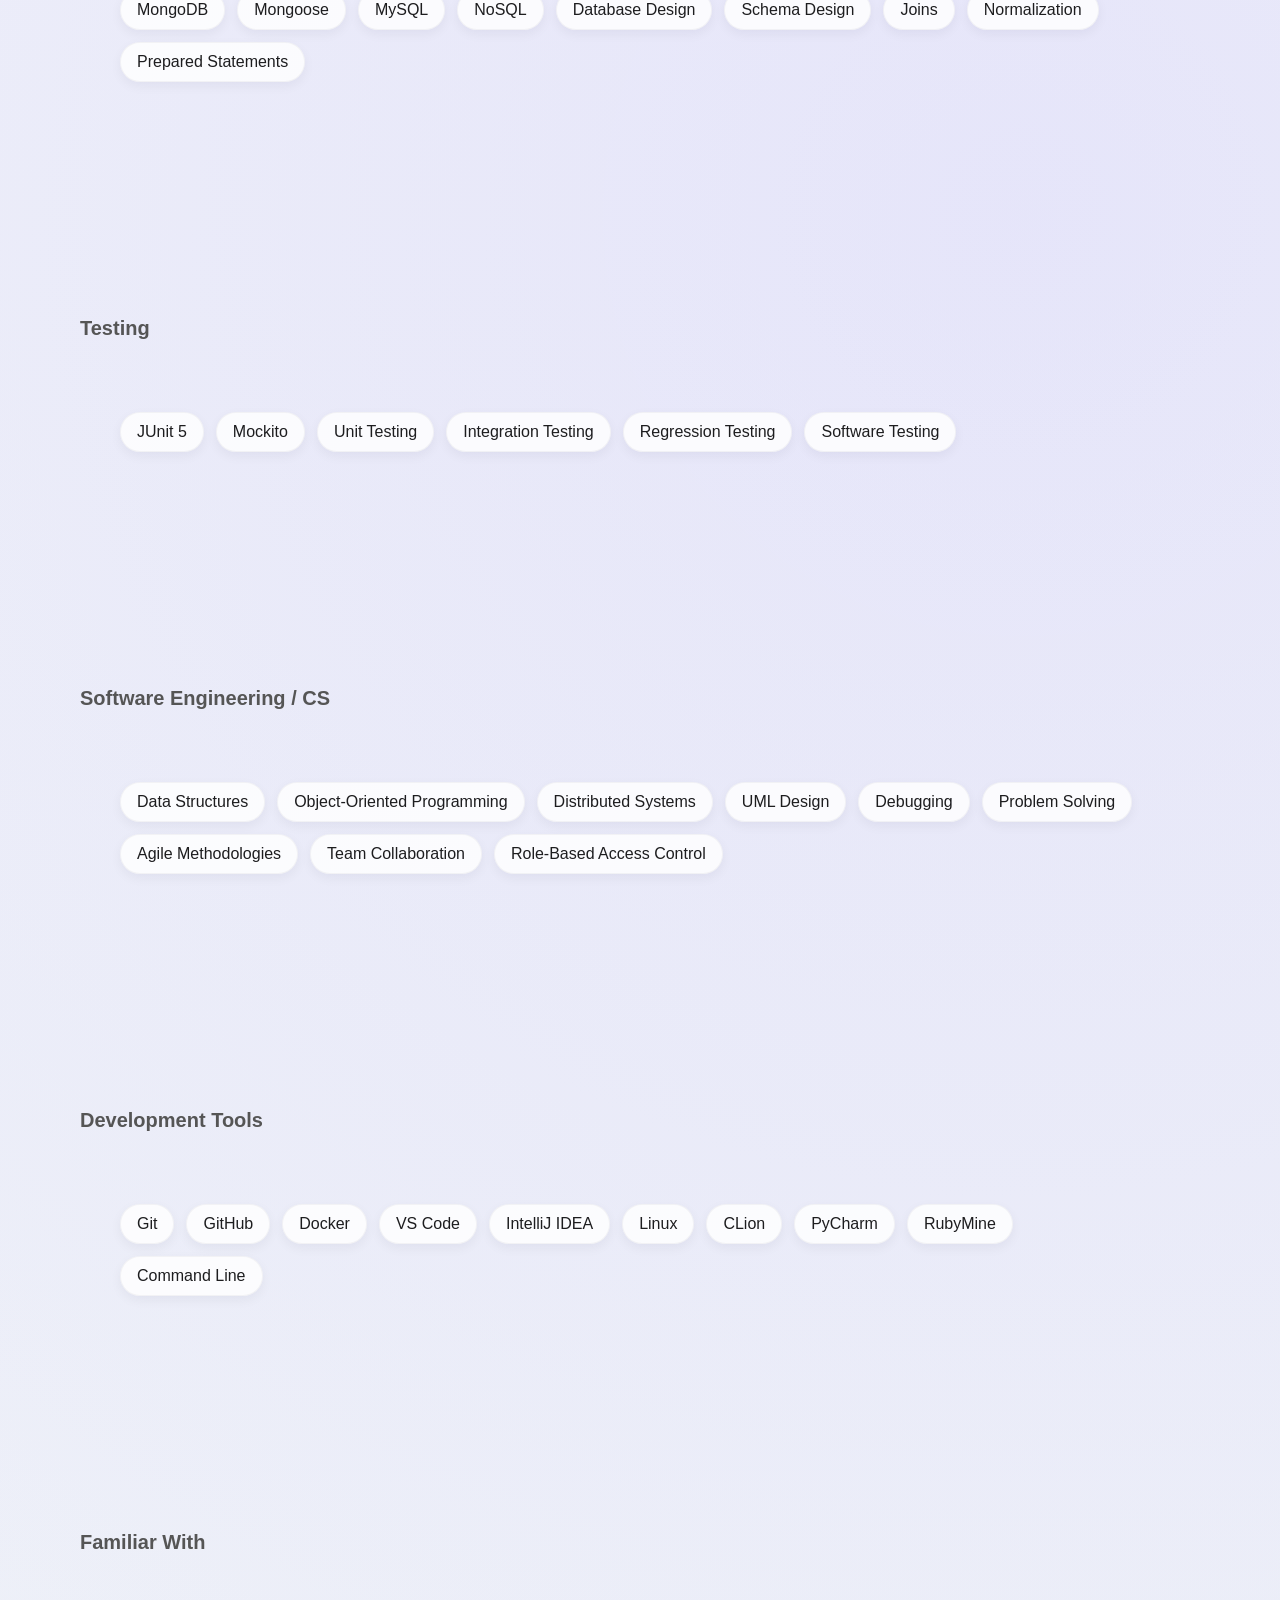
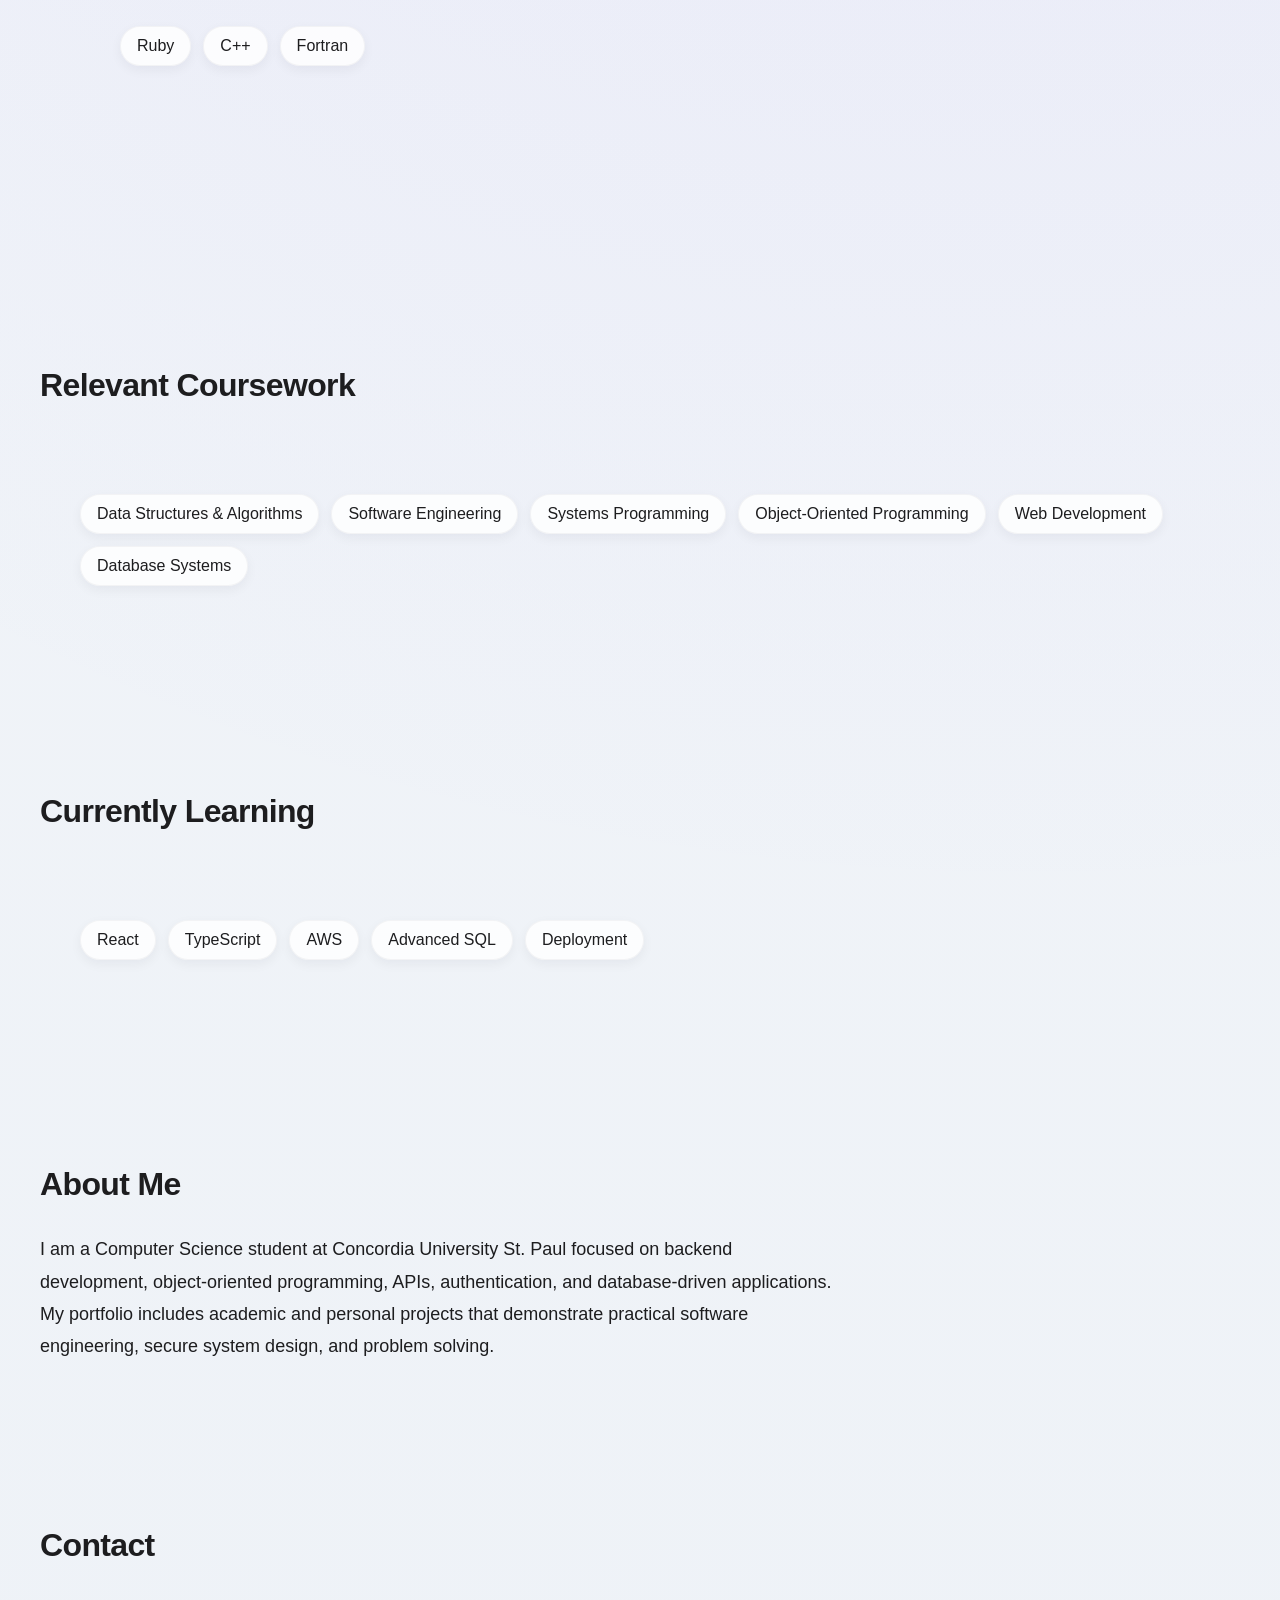
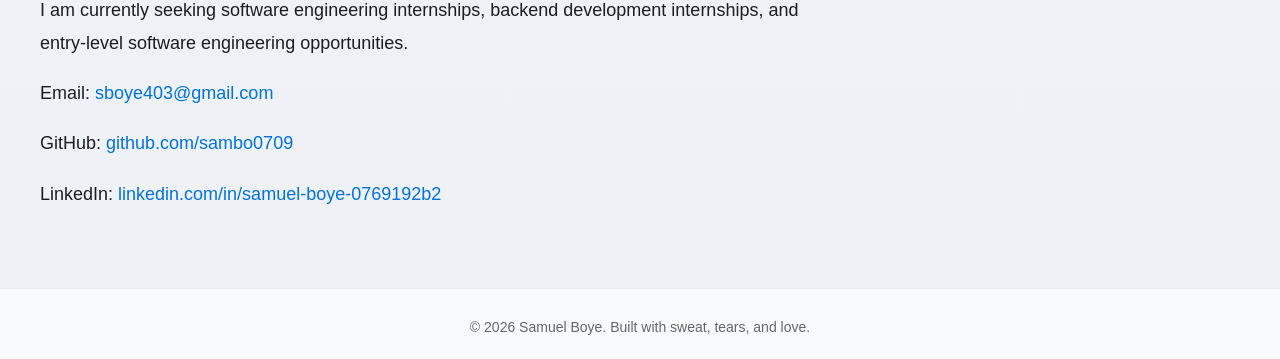
==== commit 1d5f3afb: "Add EventFlow project page and update index card" ====
--- a/index.html
+++ b/index.html
@@ -6,358 +6,365 @@
 <title>Samuel Boye | Portfolio</title>
 <link rel="stylesheet" href="style.css">
 </head>
-
 <body>
-
 <header class="site-header intro-header">
-    <a href="#" class="logo" id="siteLogo" aria-label="Samuel Boye home">
-        <span class="logo-text">Samuel Boye</span>
-        <img src="logo.jpeg" alt="Samuel Boye logo" class="logo-img">
-    </a>
-
-    <nav class="floating-nav" aria-label="Primary">
-        <a href="#projects" class="nav-link">Projects</a>
-        <a href="#skills" class="nav-link">Skills</a>
-        <a href="#about" class="nav-link">About</a>
-        <a href="#contact" class="nav-link">Contact</a>
+  <a href="#" class="logo" id="siteLogo" aria-label="Samuel Boye home">
+    <span class="logo-text">Samuel Boye</span>
+    <img src="logo.jpeg" alt="Samuel Boye logo" class="logo-img">
+  </a>
+  <nav class="floating-nav" aria-label="Primary">
+    <a href="#projects" class="nav-link">Projects</a>
+    <a href="#skills" class="nav-link">Skills</a>
+    <a href="#about" class="nav-link">About</a>
+    <a href="#contact" class="nav-link">Contact</a>
+  </nav>
+  <button id="themeToggle" class="dark-btn" onclick="toggleDarkMode()" aria-label="Toggle dark mode">🌙</button>
+</header>
+
+<main>
+  <section class="hero">
+    <h1 class="intro-title">
+      <span id="typingText"></span><span class="cursor">|</span>
+    </h1>
+    <p class="intro-text">
+      Hi, my name is Samuel Boye, but everyone calls me Sammie. Welcome to my portfolio.
+    </p>
+    <nav class="hero-buttons intro-buttons" aria-label="Portfolio quick links">
+      <a href="#projects" class="primary-btn">View Projects</a>
+      <a href="resume.pdf" target="_blank" class="primary-btn">View Resume</a>
+      <a href="resume.pdf" class="primary-btn" download>Download Resume</a>
     </nav>
-
-    <button id="themeToggle" class="dark-btn" onclick="toggleDarkMode()" aria-label="Toggle dark mode">🌙</button>
-</header>
-
-<main>
-
-    <section class="hero">
-        <h1 class="intro-title">
-            <span id="typingText"></span><span class="cursor">|</span>
-        </h1>
-
-        <p class="intro-text">
-            Hi, my name is Samuel Boye, but everyone calls me Sammie. Welcome to my portfolio.
-        </p>
-
-        <nav class="hero-buttons intro-buttons" aria-label="Portfolio quick links">
-            <a href="#projects" class="primary-btn">View Projects</a>
-            <a href="resume.pdf" target="_blank" class="primary-btn">View Resume</a>
-            <a href="resume.pdf" class="primary-btn" download>Download Resume</a>
-        </nav>
-    </section>
-
-    <section id="featured-project">
-        <h2>Featured Project</h2>
-
-        <article class="card featured">
-            <img src="images/car-parts-catalog.png" alt="Car Parts Catalog System screenshot" class="project-image featured-image">
-
-            <h3>Car Parts Catalog System</h3>
-
-            <p>
-                Built a full-stack inventory management system with secure authentication,
-                role-based access control, and CRUD operations for parts, suppliers,
-                and users using PHP, MySQL, and session-based security.
-            </p>
-
-            <p><strong>Key Contributions:</strong></p>
-            <ul>
-                <li>Implemented login, logout, password hashing, and session-based authentication</li>
-                <li>Added CSRF protection and prepared statements for safer form and database operations</li>
-                <li>Built catalog search, supplier management, user administration, and dashboard reporting</li>
-            </ul>
-
-            <p class="project-tags">
-                <span>PHP</span>
-                <span>MySQL</span>
-                <span>Authentication</span>
-                <span>CRUD</span>
-                <span>Security</span>
-            </p>
-
-            <nav class="project-links" aria-label="Car Parts Catalog System links">
-                <a href="https://github.com/sambo0709/Fullsatck-internal-inventory-system" target="_blank" rel="noopener noreferrer" class="github-btn">GitHub</a>
-                <a href="projects/car-parts-catalog.html" class="demo-btn">View Project</a>
-                <a href="https://boyeleenaga.csp-server-class.org/dashboard.php"target="_blank" rel="noopener noreferrer" class="demo-btn">Live Demo</a>
-            </nav>
-        </article>
-    </section>
-
-    <section id="projects">
-        <h2>Other Projects</h2>
-
-        <section class="project-grid" aria-label="Projects">
-
-            <article class="card">
-                <img src="images/zombie-war.png" alt="Zombie War Simulation screenshot" class="project-image">
-
-                <h3>Zombie War Simulation</h3>
-
-                <p>
-                    Designed and implemented a Java object-oriented combat simulation with
-                    class-based architecture, weapon systems, and battle logic modeled through UML.
-                </p>
-
-                <p class="project-tags">
-                    <span>Java</span>
-                    <span>OOP</span>
-                    <span>UML</span>
-                </p>
-
-                <nav class="project-links" aria-label="Zombie War Simulation links">
-                    <a href="https://github.com/stenceld/CSC422ZombieWarProjectGroupq/tree/SamsBranch" target="_blank" rel="noopener noreferrer" class="github-btn">GitHub</a>
-                    <a href="projects/zombie-war.html" class="demo-btn">View Project</a>
-                </nav>
-            </article>
-
-            <article class="card">
-                <img src="images/event-registration.png" alt="Event Registration screenshot" class="project-image">
-
-                <h3>Event Registration</h3>
-
-                <p>
-                    Built a full-stack event registration application with structured backend routing,
-                    database-backed event management, and user workflow handling using Node.js, Express, and MongoDB.
-                </p>
-
-                <p class="project-tags">
-                    <span>Node.js</span>
-                    <span>Express</span>
-                    <span>MongoDB</span>
-                </p>
-
-                <nav class="project-links" aria-label="Event Registration links">
-                    <a href="https://github.com/sambo0709/Web-application-using-mongodb" target="_blank" rel="noopener noreferrer" class="github-btn">GitHub</a>
-                    <a href="projects/event-registration.html" class="demo-btn">View Project</a>
-                </nav>
-            </article>
-
-            <article class="card">
-                <img src="images/pet-database.png" alt="Pet Database screenshot" class="project-image">
-
-                <h3>Pet Database</h3>
-
-                <p>
-                    Developed a JavaFX desktop application for managing pet records, with a structured
-                    user interface, organized multi-file design, and object-oriented data handling.
-                </p>
-
-                <p class="project-tags">
-                    <span>JavaFX</span>
-                    <span>Java</span>
-                    <span>Database</span>
-                </p>
-
-                <nav class="project-links" aria-label="Pet Database links">
-                    <a href="https://github.com/sambo0709/Software-engineering-CSC422" target="_blank" rel="noopener noreferrer" class="github-btn">GitHub</a>
-                    <a href="projects/pet-database.html" class="demo-btn">View Project</a>
-                </nav>
-            </article>
-
-            <article class="card">
-                <img src="images/matrix-scalar.png" alt="Matrix Scalar Multiplication screenshot" class="project-image">
-
-                <h3>Matrix Scalar Multiplication</h3>
-
-                <p>
-                    Implemented a C program that reads structured matrix data from a file, validates user input,
-                    performs scalar multiplication on a 5 × 5 matrix, and prints formatted results with error handling.
-                </p>
-
-                <p class="project-tags">
-                    <span>C</span>
-                    <span>File I/O</span>
-                    <span>2D Arrays</span>
-                </p>
-
-                <nav class="project-links" aria-label="Matrix Scalar Multiplication links">
-                    <a href="https://github.com/sambo0709/C-project" target="_blank" rel="noopener noreferrer" class="github-btn">GitHub</a>
-                    <a href="projects/matrix-scalar.html" class="demo-btn">View Project</a>
-                </nav>
-            </article>
-
-            <article class="card">
-                <img src="images/mood-to-music.png" alt="Quaver Mood to Music app screenshot" class="project-image">
-
-                <h3>Quaver — Mood to Music</h3>
-
-                <p>
-                    Built a full-stack web app that translates user moods into personalized Spotify playlists,
-                    featuring JWT authentication, bcrypt password hashing, and live Spotify API integration.
-                </p>
-
-                <p class="project-tags">
-                    <span>Node.js</span>
-                    <span>Express</span>
-                    <span>MongoDB</span>
-                    <span>Spotify API</span>
-                    <span>JWT</span>
-                    <span>bcrypt</span>
-                    <span>Render</span>
-                </p>
-
-                <nav class="project-links" aria-label="Quaver Mood to Music links">
-                    <a href="https://github.com/sambo0709/Quaver-Sam-s-branch/tree/Main2" target="_blank" rel="noopener noreferrer" class="github-btn">GitHub</a>
-                    <a href="projects/mood-to-music.html" class="demo-btn">View Project</a>
-                </nav>
-            </article>
-
-        </section>
-    </section>
-
-    <section id="skills">
-        <h2>Skills</h2>
-
-        <section class="skills-group">
-            <h3>Backend &amp; Web</h3>
-            <section class="skills">
-                <span>Node.js</span>
-                <span>Express</span>
-                <span>REST APIs</span>
-                <span>API Design</span>
-                <span>CRUD Operations</span>
-                <span>Routing</span>
-                <span>Middleware</span>
-                <span>JSON</span>
-                <span>HTML</span>
-                <span>CSS</span>
-                <span>PHP</span>
-                <span>Sessions</span>
-                <span>Authentication</span>
-                <span>Authorization</span>
-                <span>CSRF Protection</span>
-                <span>Postman</span>
-                <span>API Testing</span>
-            </section>
-        </section>
-
-        <section class="skills-group">
-            <h3>Languages</h3>
-            <section class="skills">
-                <span>Java</span>
-                <span>Python</span>
-                <span>JavaScript</span>
-                <span>C</span>
-                <span>SQL</span>
-                <span>PHP</span>
-            </section>
-        </section>
-
-        <section class="skills-group">
-            <h3>Databases</h3>
-            <section class="skills">
-                <span>MongoDB</span>
-                <span>Mongoose</span>
-                <span>MySQL</span>
-                <span>NoSQL</span>
-                <span>Database Design</span>
-                <span>Schema Design</span>
-                <span>Joins</span>
-                <span>Normalization</span>
-                <span>Prepared Statements</span>
-            </section>
-        </section>
-
-        <section class="skills-group">
-            <h3>Software Engineering / CS</h3>
-            <section class="skills">
-                <span>Data Structures</span>
-                <span>Object-Oriented Programming</span>
-                <span>UML Design</span>
-                <span>Software Testing</span>
-                <span>Debugging</span>
-                <span>Problem Solving</span>
-                <span>Agile Methodologies</span>
-                <span>Team Collaboration</span>
-                <span>Role-Based Access Control</span>
-            </section>
-        </section>
-
-        <section class="skills-group">
-            <h3>Development Tools</h3>
-            <section class="skills">
-                <span>Git</span>
-                <span>GitHub</span>
-                <span>VS Code</span>
-                <span>IntelliJ IDEA</span>
-                <span>Docker</span>
-                <span>Linux</span>
-                <span>CLion</span>
-                <span>PyCharm</span>
-                <span>RubyMine</span>
-                <span>Command Line</span>
-            </section>
-        </section>
-
-        <section class="skills-group">
-            <h3>Familiar With</h3>
-            <section class="skills">
-                <span>Ruby</span>
-                <span>C++</span>
-                <span>Fortran</span>
-            </section>
-        </section>
-    </section>
-
-    <section id="coursework">
-        <h2>Relevant Coursework</h2>
-        <section class="skills">
-            <span>Data Structures &amp; Algorithms</span>
-            <span>Software Engineering</span>
-            <span>Systems Programming</span>
-            <span>Object-Oriented Programming</span>
-            <span>Web Development</span>
-            <span>Database Systems</span>
-        </section>
-    </section>
-
-    <section id="learning">
-        <h2>Currently Learning</h2>
-        <section class="skills">
-            <span>React</span>
-            <span>JWT Authentication</span>
-            <span>Advanced SQL</span>
-            <span>Deployment</span>
-            <span>Docker Workflows</span>
-        </section>
-    </section>
-
-    <section id="about">
-        <h2>About Me</h2>
-        <p>
-            I am a Computer Science student at Concordia University St. Paul focused on backend
-            development, object-oriented programming, APIs, authentication, and database-driven
-            applications. My portfolio includes academic and personal projects that demonstrate
-            practical software engineering, secure system design, and problem solving.
-        </p>
-    </section>
-
-    <section id="contact">
-        <h2>Contact</h2>
-
-        <p>
-            I am currently seeking software engineering internships, backend development internships,
-            and entry-level software engineering opportunities.
-        </p>
-
-        <p>Email:
-            <a href="mailto:sboye403@gmail.com">sboye403@gmail.com</a>
-        </p>
-
-        <p>GitHub:
-            <a href="https://github.com/sambo0709" target="_blank" rel="noopener noreferrer">github.com/sambo0709</a>
-        </p>
-
-        <p>LinkedIn:
-            <a href="https://www.linkedin.com/in/samuel-boye-0769192b2/" target="_blank" rel="noopener noreferrer">
-                linkedin.com/in/samuel-boye-0769192b2
-            </a>
-        </p>
-    </section>
-
+  </section>
+
+  <section id="featured-project">
+    <h2>Featured Project</h2>
+    <article class="card featured">
+      <img src="images/car-parts-catalog.png" alt="Car Parts Catalog System screenshot" class="project-image featured-image">
+      <h3>Car Parts Catalog System</h3>
+      <p>
+        Built a full-stack inventory management system with secure authentication,
+        role-based access control, and CRUD operations for parts, suppliers,
+        and users using PHP, MySQL, and session-based security.
+      </p>
+      <p><strong>Key Contributions:</strong></p>
+      <ul>
+        <li>Implemented login, logout, password hashing, and session-based authentication</li>
+        <li>Added CSRF protection and prepared statements for safer form and database operations</li>
+        <li>Built catalog search, supplier management, user administration, and dashboard reporting</li>
+      </ul>
+      <p class="project-tags">
+        <span>PHP</span>
+        <span>MySQL</span>
+        <span>Authentication</span>
+        <span>CRUD</span>
+        <span>Security</span>
+      </p>
+      <nav class="project-links" aria-label="Car Parts Catalog System links">
+        <a href="https://github.com/sambo0709/Fullsatck-internal-inventory-system" target="_blank" rel="noopener noreferrer" class="github-btn">GitHub</a>
+        <a href="projects/car-parts-catalog.html" class="demo-btn">View Project</a>
+        <a href="https://boyeleenaga.csp-server-class.org/dashboard.php" target="_blank" rel="noopener noreferrer" class="demo-btn">Live Demo</a>
+      </nav>
+    </article>
+  </section>
+
+  <section id="projects">
+    <h2>Other Projects</h2>
+    <section class="project-grid" aria-label="Projects">
+
+      <!-- EventFlow — NEW -->
+      <article class="card">
+        <img src="images/eventflow.png" alt="EventFlow Workout Tracking API screenshot" class="project-image">
+        <h3>EventFlow — Workout Tracking API</h3>
+        <p>
+          Built a production-ready REST API with Spring Boot microservices and MongoDB for
+          managing workout sessions, featuring real-time Kafka event streaming and a full
+          JUnit/Mockito test suite.
+        </p>
+        <p><strong>Key Contributions:</strong></p>
+        <ul>
+          <li>Architected a polymorphic exercise model (CardioExercise, StrengthExercise) as Spring Boot REST resources with MongoDB repositories</li>
+          <li>Integrated Apache Kafka producer/consumer pipeline — fires a <code>WORKOUT_SAVED</code> event on every workout creation for real-time downstream processing</li>
+          <li>Wrote 15+ unit and integration tests using JUnit 5 and Mockito covering service layer, calorie calculations, and edge cases</li>
+        </ul>
+        <p class="project-tags">
+          <span>Java</span>
+          <span>Spring Boot</span>
+          <span>MongoDB</span>
+          <span>Apache Kafka</span>
+          <span>JUnit/Mockito</span>
+          <span>REST API</span>
+          <span>Docker</span>
+        </p>
+        <nav class="project-links" aria-label="EventFlow links">
+          <a href="https://github.com/sambo0709/eventflow" target="_blank" rel="noopener noreferrer" class="github-btn">GitHub</a>
+          <a href="projects/eventflow.html" class="demo-btn">View Project</a>
+        </nav>
+      </article>
+
+      <article class="card">
+        <img src="images/zombie-war.png" alt="Zombie War Simulation screenshot" class="project-image">
+        <h3>Zombie War Simulation</h3>
+        <p>
+          Designed and implemented a Java object-oriented combat simulation with
+          class-based architecture, weapon systems, and battle logic modeled through UML.
+        </p>
+        <p class="project-tags">
+          <span>Java</span>
+          <span>OOP</span>
+          <span>UML</span>
+        </p>
+        <nav class="project-links" aria-label="Zombie War Simulation links">
+          <a href="https://github.com/stenceld/CSC422ZombieWarProjectGroupq/tree/SamsBranch" target="_blank" rel="noopener noreferrer" class="github-btn">GitHub</a>
+          <a href="projects/zombie-war.html" class="demo-btn">View Project</a>
+        </nav>
+      </article>
+
+      <article class="card">
+        <img src="images/event-registration.png" alt="Event Registration screenshot" class="project-image">
+        <h3>Event Registration</h3>
+        <p>
+          Built a full-stack event registration application with structured backend routing,
+          database-backed event management, and user workflow handling using Node.js, Express, and MongoDB.
+        </p>
+        <p class="project-tags">
+          <span>Node.js</span>
+          <span>Express</span>
+          <span>MongoDB</span>
+        </p>
+        <nav class="project-links" aria-label="Event Registration links">
+          <a href="https://github.com/sambo0709/Web-application-using-mongodb" target="_blank" rel="noopener noreferrer" class="github-btn">GitHub</a>
+          <a href="projects/event-registration.html" class="demo-btn">View Project</a>
+        </nav>
+      </article>
+
+      <article class="card">
+        <img src="images/pet-database.png" alt="Pet Database screenshot" class="project-image">
+        <h3>Pet Database</h3>
+        <p>
+          Developed a JavaFX desktop application for managing pet records, with a structured
+          user interface, organized multi-file design, and object-oriented data handling.
+        </p>
+        <p class="project-tags">
+          <span>JavaFX</span>
+          <span>Java</span>
+          <span>Database</span>
+        </p>
+        <nav class="project-links" aria-label="Pet Database links">
+          <a href="https://github.com/sambo0709/Software-engineering-CSC422" target="_blank" rel="noopener noreferrer" class="github-btn">GitHub</a>
+          <a href="projects/pet-database.html" class="demo-btn">View Project</a>
+        </nav>
+      </article>
+
+      <article class="card">
+        <img src="images/matrix-scalar.png" alt="Matrix Scalar Multiplication screenshot" class="project-image">
+        <h3>Matrix Scalar Multiplication</h3>
+        <p>
+          Implemented a C program that reads structured matrix data from a file, validates user input,
+          performs scalar multiplication on a 5 × 5 matrix, and prints formatted results with error handling.
+        </p>
+        <p class="project-tags">
+          <span>C</span>
+          <span>File I/O</span>
+          <span>2D Arrays</span>
+        </p>
+        <nav class="project-links" aria-label="Matrix Scalar Multiplication links">
+          <a href="https://github.com/sambo0709/C-project" target="_blank" rel="noopener noreferrer" class="github-btn">GitHub</a>
+          <a href="projects/matrix-scalar.html" class="demo-btn">View Project</a>
+        </nav>
+      </article>
+
+      <article class="card">
+        <img src="images/mood-to-music.png" alt="Quaver Mood to Music app screenshot" class="project-image">
+        <h3>Quaver — Mood to Music</h3>
+        <p>
+          Built a full-stack web app that translates user moods into personalized Spotify playlists,
+          featuring JWT authentication, bcrypt password hashing, and live Spotify API integration.
+        </p>
+        <p class="project-tags">
+          <span>Node.js</span>
+          <span>Express</span>
+          <span>MongoDB</span>
+          <span>Spotify API</span>
+          <span>JWT</span>
+          <span>bcrypt</span>
+          <span>Render</span>
+        </p>
+        <nav class="project-links" aria-label="Quaver Mood to Music links">
+          <a href="https://github.com/sambo0709/Quaver-Sam-s-branch/tree/Main2" target="_blank" rel="noopener noreferrer" class="github-btn">GitHub</a>
+          <a href="projects/mood-to-music.html" class="demo-btn">View Project</a>
+        </nav>
+      </article>
+
+    </section>
+  </section>
+
+  <section id="skills">
+    <h2>Skills</h2>
+
+    <section class="skills-group">
+      <h3>Backend &amp; Web</h3>
+      <section class="skills">
+        <span>Spring Boot</span>
+        <span>Node.js</span>
+        <span>Express</span>
+        <span>REST APIs</span>
+        <span>Microservices</span>
+        <span>Apache Kafka</span>
+        <span>API Design</span>
+        <span>CRUD Operations</span>
+        <span>Routing</span>
+        <span>Middleware</span>
+        <span>JSON</span>
+        <span>HTML</span>
+        <span>CSS</span>
+        <span>PHP</span>
+        <span>Sessions</span>
+        <span>Authentication</span>
+        <span>Authorization</span>
+        <span>CSRF Protection</span>
+        <span>Postman</span>
+        <span>API Testing</span>
+      </section>
+    </section>
+
+    <section class="skills-group">
+      <h3>Languages</h3>
+      <section class="skills">
+        <span>Java</span>
+        <span>Python</span>
+        <span>JavaScript</span>
+        <span>C</span>
+        <span>SQL</span>
+        <span>PHP</span>
+      </section>
+    </section>
+
+    <section class="skills-group">
+      <h3>Databases</h3>
+      <section class="skills">
+        <span>MongoDB</span>
+        <span>Mongoose</span>
+        <span>MySQL</span>
+        <span>NoSQL</span>
+        <span>Database Design</span>
+        <span>Schema Design</span>
+        <span>Joins</span>
+        <span>Normalization</span>
+        <span>Prepared Statements</span>
+      </section>
+    </section>
+
+    <section class="skills-group">
+      <h3>Testing</h3>
+      <section class="skills">
+        <span>JUnit 5</span>
+        <span>Mockito</span>
+        <span>Unit Testing</span>
+        <span>Integration Testing</span>
+        <span>Regression Testing</span>
+        <span>Software Testing</span>
+      </section>
+    </section>
+
+    <section class="skills-group">
+      <h3>Software Engineering / CS</h3>
+      <section class="skills">
+        <span>Data Structures</span>
+        <span>Object-Oriented Programming</span>
+        <span>Distributed Systems</span>
+        <span>UML Design</span>
+        <span>Debugging</span>
+        <span>Problem Solving</span>
+        <span>Agile Methodologies</span>
+        <span>Team Collaboration</span>
+        <span>Role-Based Access Control</span>
+      </section>
+    </section>
+
+    <section class="skills-group">
+      <h3>Development Tools</h3>
+      <section class="skills">
+        <span>Git</span>
+        <span>GitHub</span>
+        <span>Docker</span>
+        <span>VS Code</span>
+        <span>IntelliJ IDEA</span>
+        <span>Linux</span>
+        <span>CLion</span>
+        <span>PyCharm</span>
+        <span>RubyMine</span>
+        <span>Command Line</span>
+      </section>
+    </section>
+
+    <section class="skills-group">
+      <h3>Familiar With</h3>
+      <section class="skills">
+        <span>Ruby</span>
+        <span>C++</span>
+        <span>Fortran</span>
+      </section>
+    </section>
+
+  </section>
+
+  <section id="coursework">
+    <h2>Relevant Coursework</h2>
+    <section class="skills">
+      <span>Data Structures &amp; Algorithms</span>
+      <span>Software Engineering</span>
+      <span>Systems Programming</span>
+      <span>Object-Oriented Programming</span>
+      <span>Web Development</span>
+      <span>Database Systems</span>
+    </section>
+  </section>
+
+  <section id="learning">
+    <h2>Currently Learning</h2>
+    <section class="skills">
+      <span>React</span>
+      <span>TypeScript</span>
+      <span>AWS</span>
+      <span>Advanced SQL</span>
+      <span>Deployment</span>
+    </section>
+  </section>
+
+  <section id="about">
+    <h2>About Me</h2>
+    <p>
+      I am a Computer Science student at Concordia University St. Paul focused on backend
+      development, object-oriented programming, APIs, authentication, and database-driven
+      applications. My portfolio includes academic and personal projects that demonstrate
+      practical software engineering, secure system design, and problem solving.
+    </p>
+  </section>
+
+  <section id="contact">
+    <h2>Contact</h2>
+    <p>
+      I am currently seeking software engineering internships, backend development internships,
+      and entry-level software engineering opportunities.
+    </p>
+    <p>Email:
+      <a href="mailto:sboye403@gmail.com">sboye403@gmail.com</a>
+    </p>
+    <p>GitHub:
+      <a href="https://github.com/sambo0709" target="_blank" rel="noopener noreferrer">github.com/sambo0709</a>
+    </p>
+    <p>LinkedIn:
+      <a href="https://www.linkedin.com/in/samuel-boye-0769192b2/" target="_blank" rel="noopener noreferrer">
+        linkedin.com/in/samuel-boye-0769192b2
+      </a>
+    </p>
+  </section>
 </main>
 
 <footer>
-    <p>© 2026 Samuel Boye. Built with sweat, tears, and love.</p>
+  <p>© 2026 Samuel Boye. Built with sweat, tears, and love.</p>
 </footer>
 
 <script src="script.js"></script>
 </body>
-</html>
+</html>
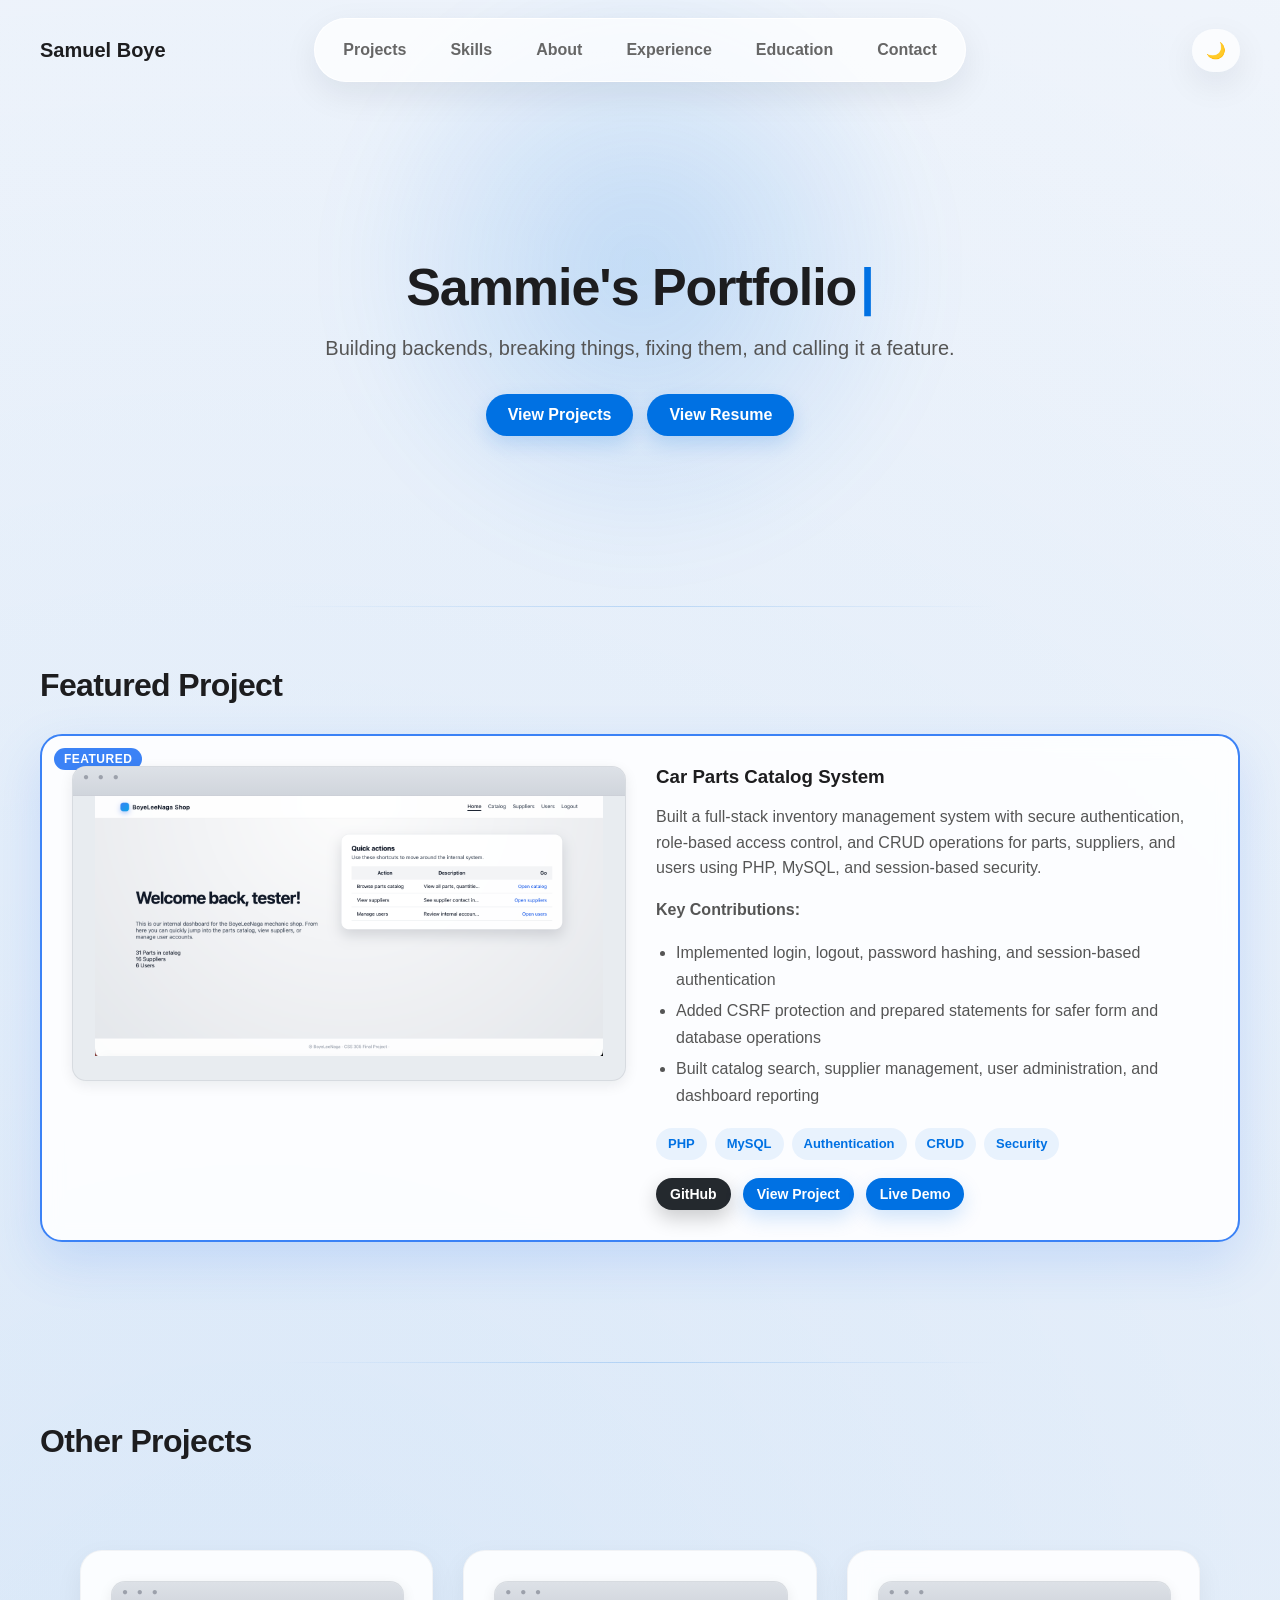
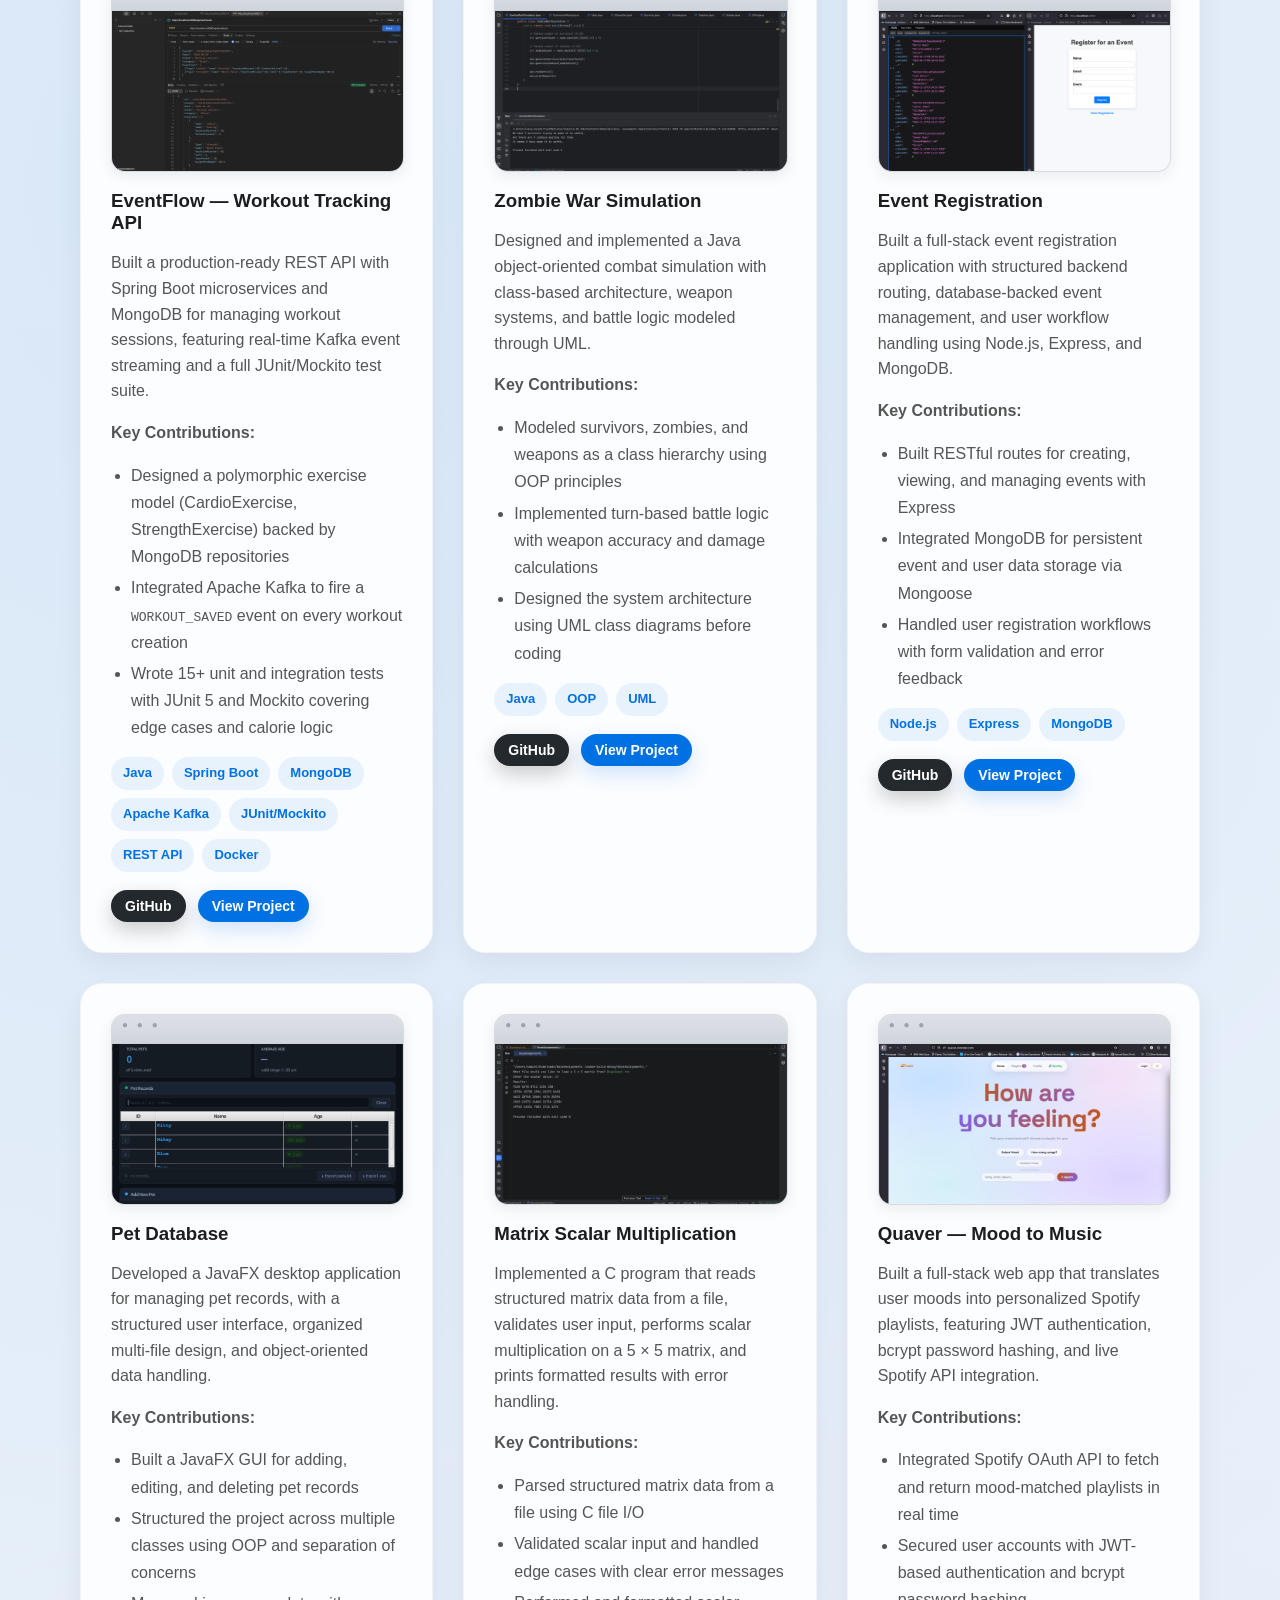
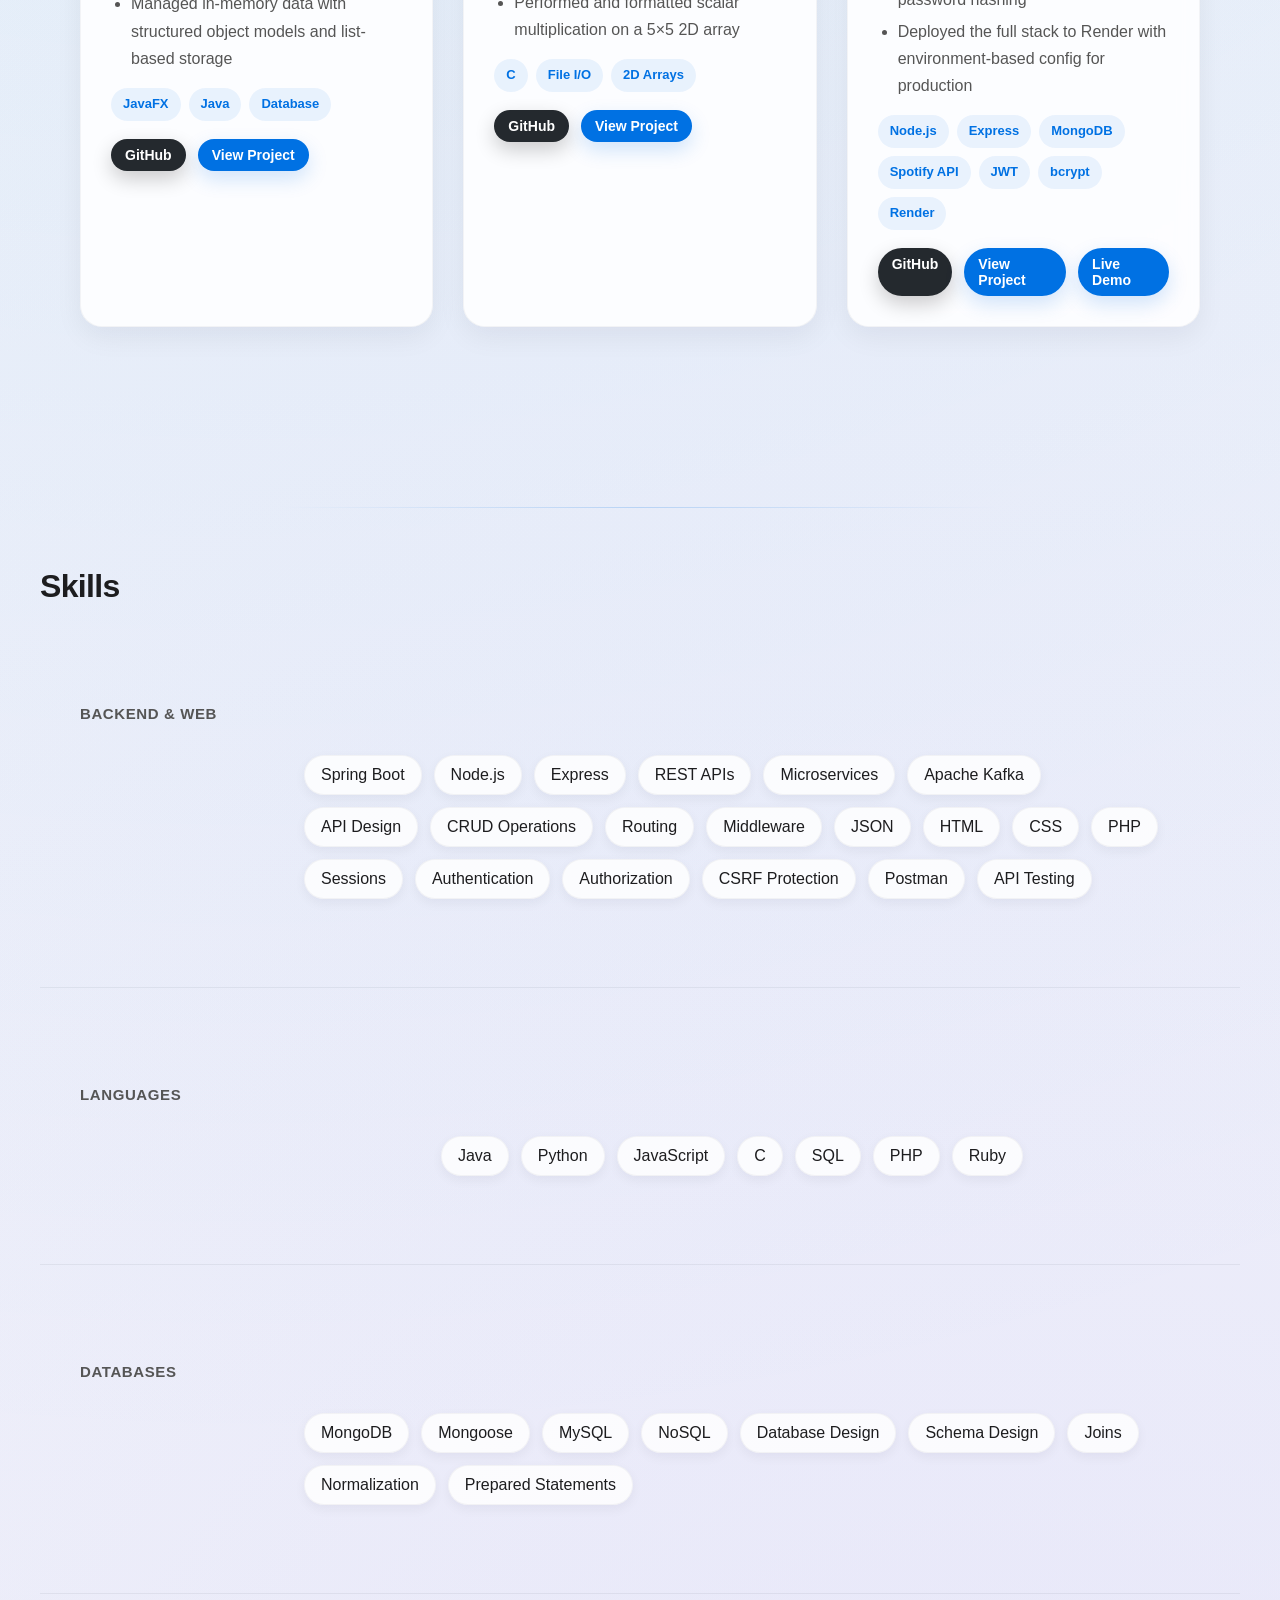
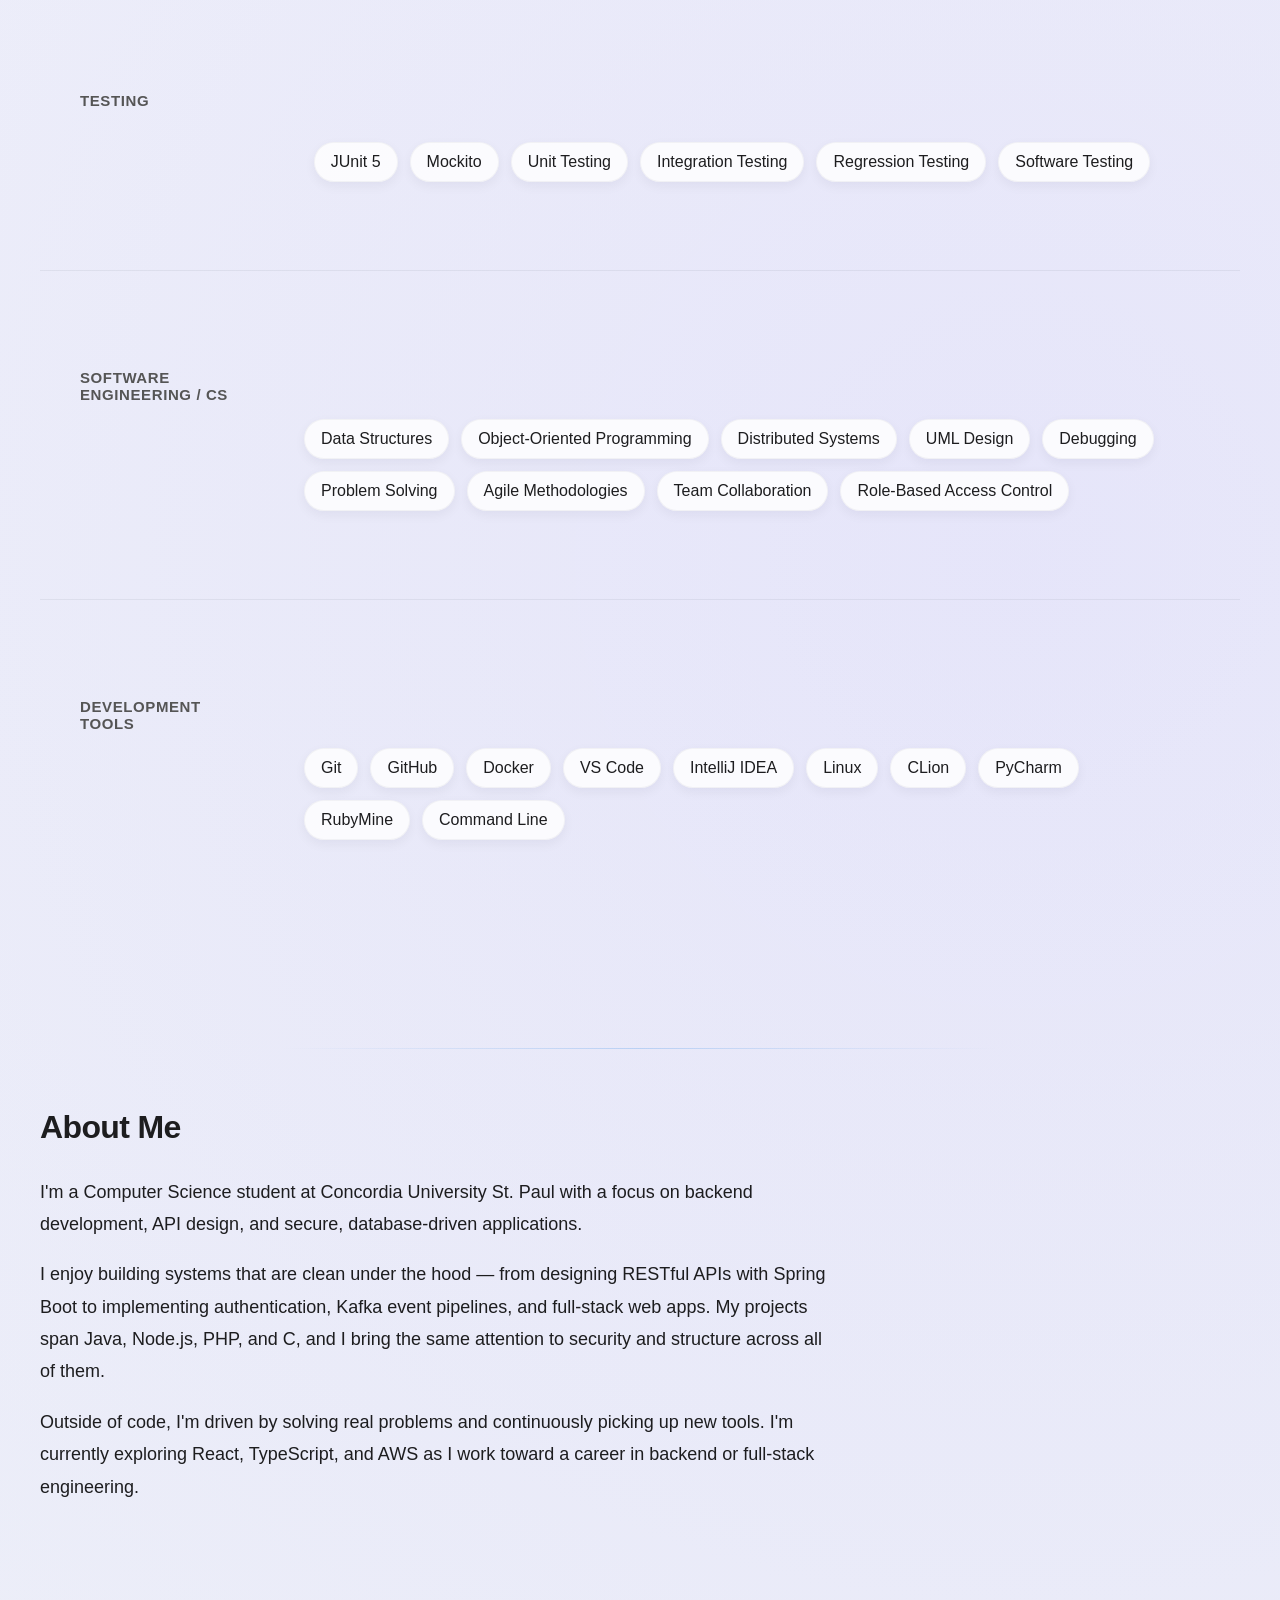
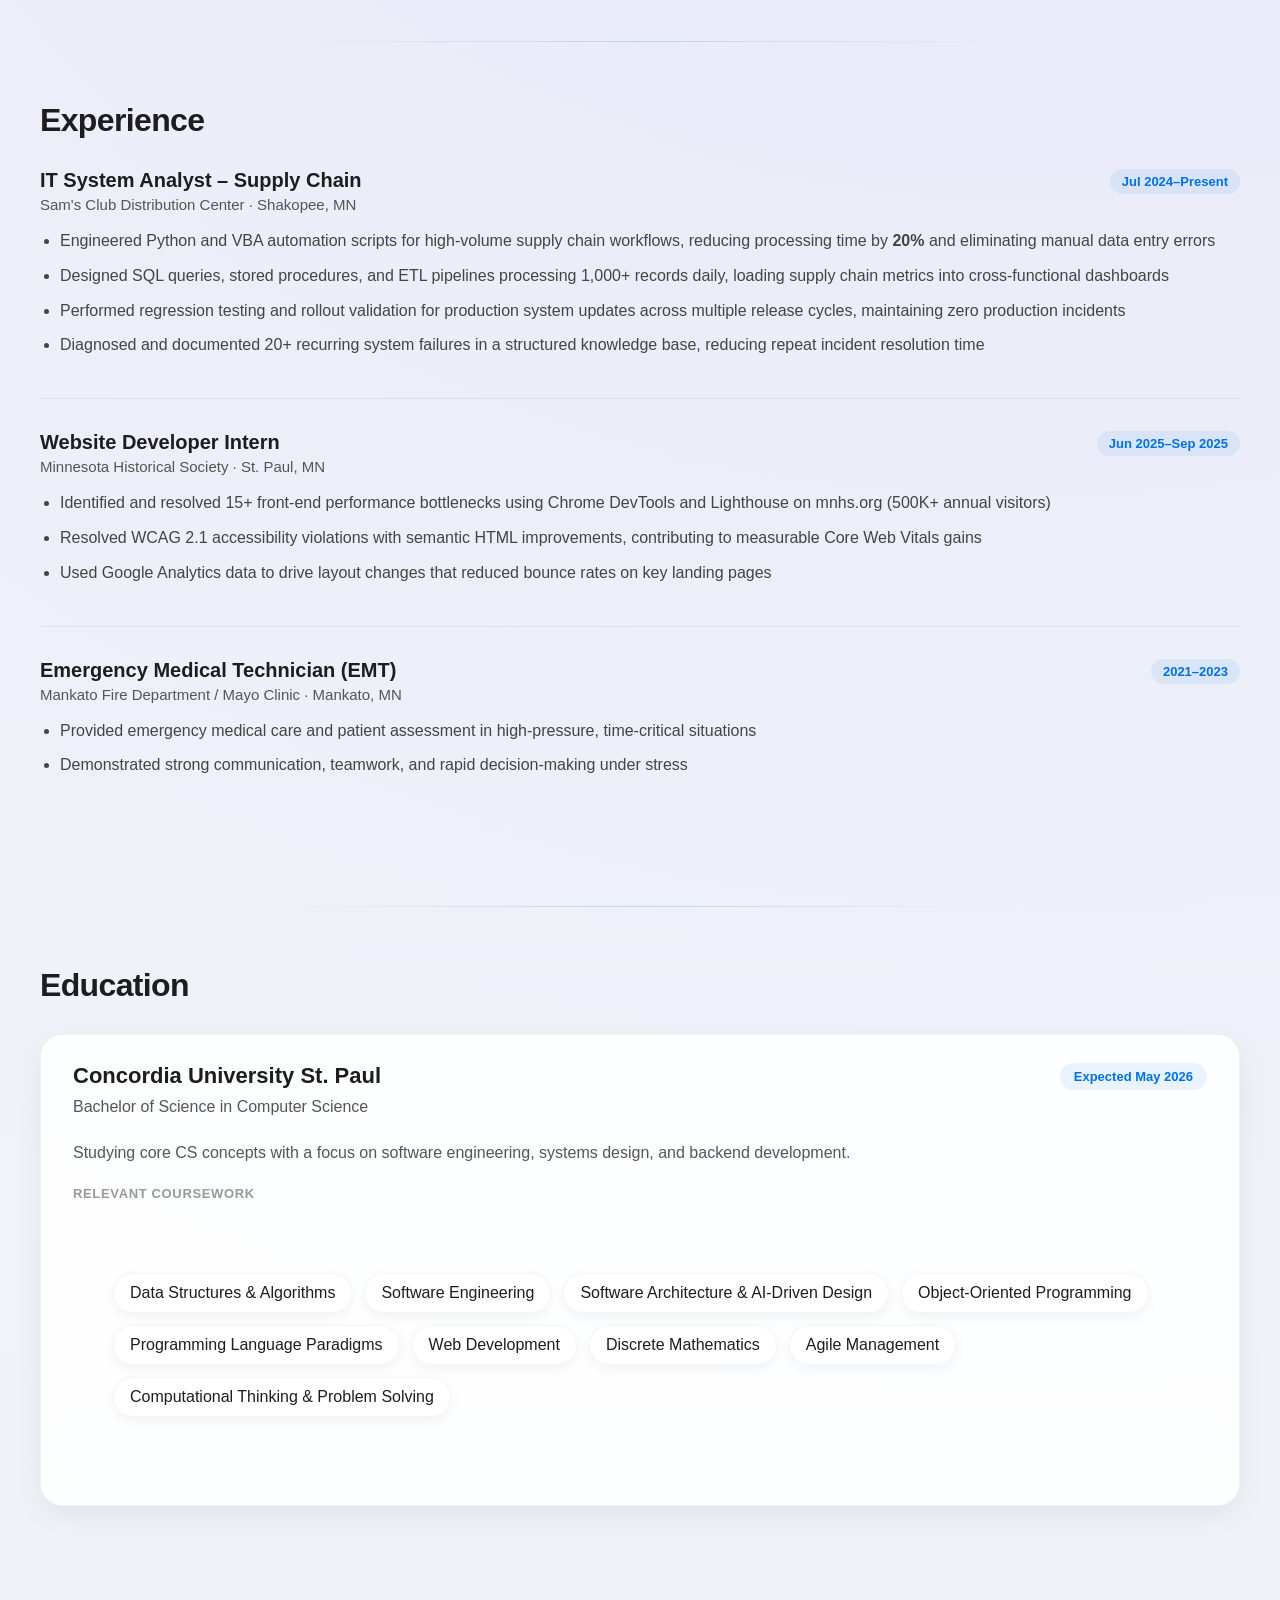
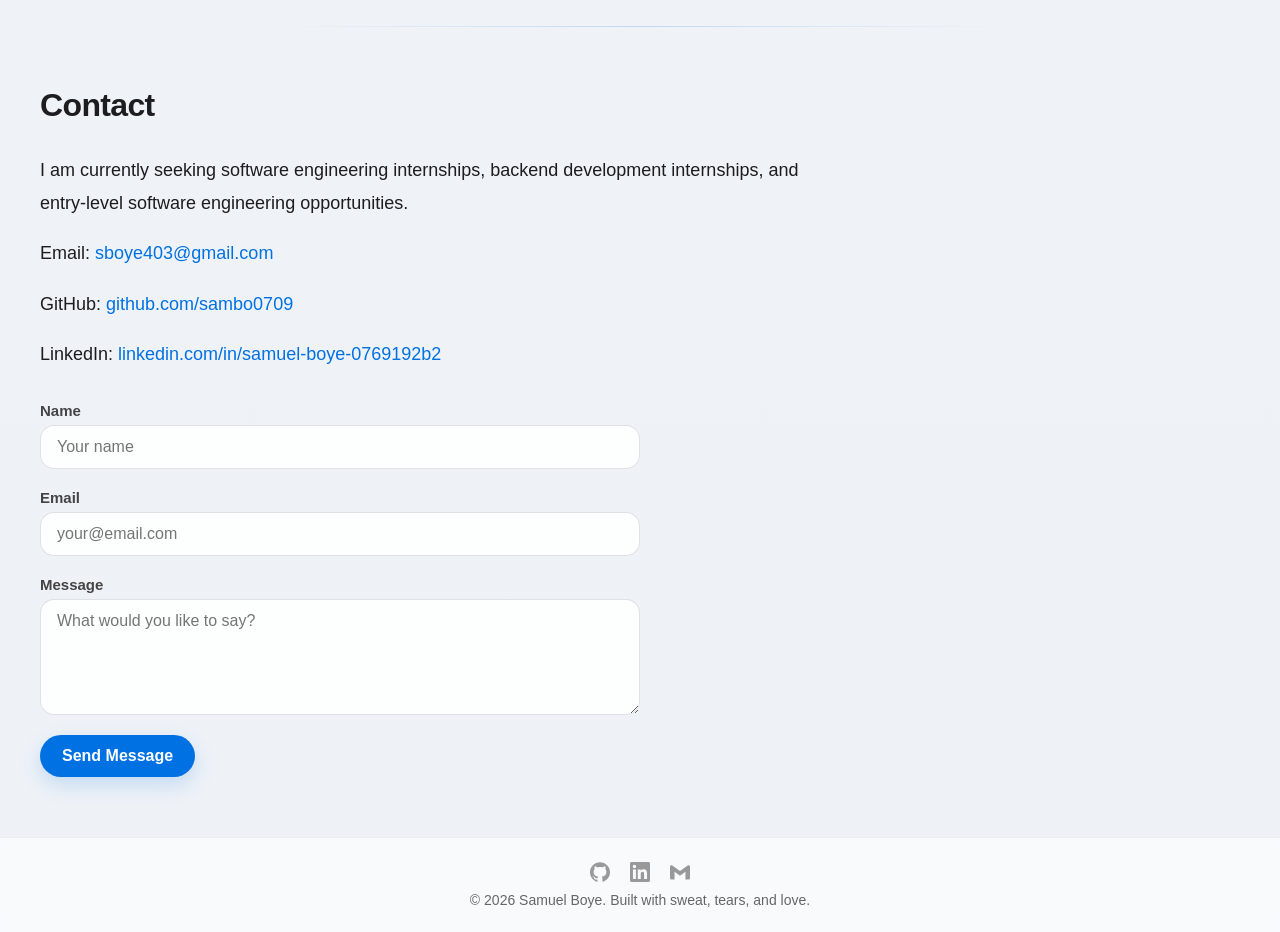
==== commit 6c5f186f: "some new additions" ====
--- a/index.html
+++ b/index.html
@@ -4,6 +4,11 @@
 <meta charset="UTF-8">
 <meta name="viewport" content="width=device-width, initial-scale=1.0">
 <title>Samuel Boye | Portfolio</title>
+<meta name="description" content="Samuel Boye — Computer Science student and backend developer building secure, production-ready APIs with Java, Spring Boot, Node.js, and MongoDB.">
+<meta property="og:title" content="Samuel Boye | Portfolio">
+<meta property="og:description" content="Backend developer building secure, production-ready APIs. Projects in Spring Boot, Node.js, PHP, and more.">
+<meta property="og:type" content="website">
+<meta property="og:url" content="https://sambo0709.github.io">
 <link rel="stylesheet" href="style.css">
 </head>
 <body>
@@ -16,6 +21,8 @@
     <a href="#projects" class="nav-link">Projects</a>
     <a href="#skills" class="nav-link">Skills</a>
     <a href="#about" class="nav-link">About</a>
+    <a href="#experience" class="nav-link">Experience</a>
+    <a href="#education" class="nav-link">Education</a>
     <a href="#contact" class="nav-link">Contact</a>
   </nav>
   <button id="themeToggle" class="dark-btn" onclick="toggleDarkMode()" aria-label="Toggle dark mode">🌙</button>
@@ -27,43 +34,48 @@
       <span id="typingText"></span><span class="cursor">|</span>
     </h1>
     <p class="intro-text">
-      Hi, my name is Samuel Boye, but everyone calls me Sammie. Welcome to my portfolio.
+      Building backends, breaking things, fixing them, and calling it a feature.
     </p>
     <nav class="hero-buttons intro-buttons" aria-label="Portfolio quick links">
       <a href="#projects" class="primary-btn">View Projects</a>
       <a href="resume.pdf" target="_blank" class="primary-btn">View Resume</a>
-      <a href="resume.pdf" class="primary-btn" download>Download Resume</a>
     </nav>
   </section>
 
   <section id="featured-project">
     <h2>Featured Project</h2>
     <article class="card featured">
-      <img src="images/car-parts-catalog.png" alt="Car Parts Catalog System screenshot" class="project-image featured-image">
-      <h3>Car Parts Catalog System</h3>
-      <p>
-        Built a full-stack inventory management system with secure authentication,
-        role-based access control, and CRUD operations for parts, suppliers,
-        and users using PHP, MySQL, and session-based security.
-      </p>
-      <p><strong>Key Contributions:</strong></p>
-      <ul>
-        <li>Implemented login, logout, password hashing, and session-based authentication</li>
-        <li>Added CSRF protection and prepared statements for safer form and database operations</li>
-        <li>Built catalog search, supplier management, user administration, and dashboard reporting</li>
-      </ul>
-      <p class="project-tags">
-        <span>PHP</span>
-        <span>MySQL</span>
-        <span>Authentication</span>
-        <span>CRUD</span>
-        <span>Security</span>
-      </p>
-      <nav class="project-links" aria-label="Car Parts Catalog System links">
-        <a href="https://github.com/sambo0709/Fullsatck-internal-inventory-system" target="_blank" rel="noopener noreferrer" class="github-btn">GitHub</a>
-        <a href="projects/car-parts-catalog.html" class="demo-btn">View Project</a>
-        <a href="https://boyeleenaga.csp-server-class.org/dashboard.php" target="_blank" rel="noopener noreferrer" class="demo-btn">Live Demo</a>
-      </nav>
+      <div class="featured-layout">
+        <div class="featured-image-col">
+          <div class="project-image-wrap"><img src="images/car-parts-catalog.png" alt="Car Parts Catalog System screenshot" class="project-image featured-image"></div>
+        </div>
+        <div class="featured-content-col">
+          <h3>Car Parts Catalog System</h3>
+          <p>
+            Built a full-stack inventory management system with secure authentication,
+            role-based access control, and CRUD operations for parts, suppliers,
+            and users using PHP, MySQL, and session-based security.
+          </p>
+          <p><strong>Key Contributions:</strong></p>
+          <ul>
+            <li>Implemented login, logout, password hashing, and session-based authentication</li>
+            <li>Added CSRF protection and prepared statements for safer form and database operations</li>
+            <li>Built catalog search, supplier management, user administration, and dashboard reporting</li>
+          </ul>
+          <p class="project-tags">
+            <span>PHP</span>
+            <span>MySQL</span>
+            <span>Authentication</span>
+            <span>CRUD</span>
+            <span>Security</span>
+          </p>
+          <nav class="project-links" aria-label="Car Parts Catalog System links">
+            <a href="https://github.com/sambo0709/Fullsatck-internal-inventory-system" target="_blank" rel="noopener noreferrer" class="github-btn">GitHub</a>
+            <a href="projects/car-parts-catalog.html" class="demo-btn">View Project</a>
+            <a href="https://boyeleenaga.csp-server-class.org/dashboard.php" target="_blank" rel="noopener noreferrer" class="demo-btn">Live Demo</a>
+          </nav>
+        </div>
+      </div>
     </article>
   </section>
 
@@ -73,7 +85,7 @@
 
       <!-- EventFlow — NEW -->
       <article class="card">
-        <img src="images/eventflow.png" alt="EventFlow Workout Tracking API screenshot" class="project-image">
+        <div class="project-image-wrap"><img src="images/eventflow.png" alt="EventFlow Workout Tracking API screenshot" class="project-image"></div>
         <h3>EventFlow — Workout Tracking API</h3>
         <p>
           Built a production-ready REST API with Spring Boot microservices and MongoDB for
@@ -82,9 +94,9 @@
         </p>
         <p><strong>Key Contributions:</strong></p>
         <ul>
-          <li>Architected a polymorphic exercise model (CardioExercise, StrengthExercise) as Spring Boot REST resources with MongoDB repositories</li>
-          <li>Integrated Apache Kafka producer/consumer pipeline — fires a <code>WORKOUT_SAVED</code> event on every workout creation for real-time downstream processing</li>
-          <li>Wrote 15+ unit and integration tests using JUnit 5 and Mockito covering service layer, calorie calculations, and edge cases</li>
+          <li>Designed a polymorphic exercise model (CardioExercise, StrengthExercise) backed by MongoDB repositories</li>
+          <li>Integrated Apache Kafka to fire a <code>WORKOUT_SAVED</code> event on every workout creation</li>
+          <li>Wrote 15+ unit and integration tests with JUnit 5 and Mockito covering edge cases and calorie logic</li>
         </ul>
         <p class="project-tags">
           <span>Java</span>
@@ -102,12 +114,18 @@
       </article>
 
       <article class="card">
-        <img src="images/zombie-war.png" alt="Zombie War Simulation screenshot" class="project-image">
+        <div class="project-image-wrap"><img src="images/zombie-war.png" alt="Zombie War Simulation screenshot" class="project-image"></div>
         <h3>Zombie War Simulation</h3>
         <p>
           Designed and implemented a Java object-oriented combat simulation with
           class-based architecture, weapon systems, and battle logic modeled through UML.
         </p>
+        <p><strong>Key Contributions:</strong></p>
+        <ul>
+          <li>Modeled survivors, zombies, and weapons as a class hierarchy using OOP principles</li>
+          <li>Implemented turn-based battle logic with weapon accuracy and damage calculations</li>
+          <li>Designed the system architecture using UML class diagrams before coding</li>
+        </ul>
         <p class="project-tags">
           <span>Java</span>
           <span>OOP</span>
@@ -120,12 +138,18 @@
       </article>
 
       <article class="card">
-        <img src="images/event-registration.png" alt="Event Registration screenshot" class="project-image">
+        <div class="project-image-wrap"><img src="images/event-registration.png" alt="Event Registration screenshot" class="project-image"></div>
         <h3>Event Registration</h3>
         <p>
           Built a full-stack event registration application with structured backend routing,
           database-backed event management, and user workflow handling using Node.js, Express, and MongoDB.
         </p>
+        <p><strong>Key Contributions:</strong></p>
+        <ul>
+          <li>Built RESTful routes for creating, viewing, and managing events with Express</li>
+          <li>Integrated MongoDB for persistent event and user data storage via Mongoose</li>
+          <li>Handled user registration workflows with form validation and error feedback</li>
+        </ul>
         <p class="project-tags">
           <span>Node.js</span>
           <span>Express</span>
@@ -138,12 +162,18 @@
       </article>
 
       <article class="card">
-        <img src="images/pet-database.png" alt="Pet Database screenshot" class="project-image">
+        <div class="project-image-wrap"><img src="images/pet-database.png" alt="Pet Database screenshot" class="project-image"></div>
         <h3>Pet Database</h3>
         <p>
           Developed a JavaFX desktop application for managing pet records, with a structured
           user interface, organized multi-file design, and object-oriented data handling.
         </p>
+        <p><strong>Key Contributions:</strong></p>
+        <ul>
+          <li>Built a JavaFX GUI for adding, editing, and deleting pet records</li>
+          <li>Structured the project across multiple classes using OOP and separation of concerns</li>
+          <li>Managed in-memory data with structured object models and list-based storage</li>
+        </ul>
         <p class="project-tags">
           <span>JavaFX</span>
           <span>Java</span>
@@ -156,12 +186,18 @@
       </article>
 
       <article class="card">
-        <img src="images/matrix-scalar.png" alt="Matrix Scalar Multiplication screenshot" class="project-image">
+        <div class="project-image-wrap"><img src="images/matrix-scalar.png" alt="Matrix Scalar Multiplication screenshot" class="project-image"></div>
         <h3>Matrix Scalar Multiplication</h3>
         <p>
           Implemented a C program that reads structured matrix data from a file, validates user input,
           performs scalar multiplication on a 5 × 5 matrix, and prints formatted results with error handling.
         </p>
+        <p><strong>Key Contributions:</strong></p>
+        <ul>
+          <li>Parsed structured matrix data from a file using C file I/O</li>
+          <li>Validated scalar input and handled edge cases with clear error messages</li>
+          <li>Performed and formatted scalar multiplication on a 5×5 2D array</li>
+        </ul>
         <p class="project-tags">
           <span>C</span>
           <span>File I/O</span>
@@ -174,12 +210,18 @@
       </article>
 
       <article class="card">
-        <img src="images/mood-to-music.png" alt="Quaver Mood to Music app screenshot" class="project-image">
+        <div class="project-image-wrap"><img src="images/mood-to-music.png" alt="Quaver Mood to Music app screenshot" class="project-image"></div>
         <h3>Quaver — Mood to Music</h3>
         <p>
           Built a full-stack web app that translates user moods into personalized Spotify playlists,
           featuring JWT authentication, bcrypt password hashing, and live Spotify API integration.
         </p>
+        <p><strong>Key Contributions:</strong></p>
+        <ul>
+          <li>Integrated Spotify OAuth API to fetch and return mood-matched playlists in real time</li>
+          <li>Secured user accounts with JWT-based authentication and bcrypt password hashing</li>
+          <li>Deployed the full stack to Render with environment-based config for production</li>
+        </ul>
         <p class="project-tags">
           <span>Node.js</span>
           <span>Express</span>
@@ -192,6 +234,7 @@
         <nav class="project-links" aria-label="Quaver Mood to Music links">
           <a href="https://github.com/sambo0709/Quaver-Sam-s-branch/tree/Main2" target="_blank" rel="noopener noreferrer" class="github-btn">GitHub</a>
           <a href="projects/mood-to-music.html" class="demo-btn">View Project</a>
+          <a href="https://quaver.onrender.com/" target="_blank" rel="noopener noreferrer" class="demo-btn">Live Demo</a>
         </nav>
       </article>
 
@@ -236,6 +279,7 @@
         <span>C</span>
         <span>SQL</span>
         <span>PHP</span>
+        <span>Ruby</span>
       </section>
     </section>
 
@@ -297,48 +341,104 @@
       </section>
     </section>
 
-    <section class="skills-group">
-      <h3>Familiar With</h3>
-      <section class="skills">
-        <span>Ruby</span>
-        <span>C++</span>
-        <span>Fortran</span>
-      </section>
-    </section>
-
-  </section>
-
-  <section id="coursework">
-    <h2>Relevant Coursework</h2>
-    <section class="skills">
-      <span>Data Structures &amp; Algorithms</span>
-      <span>Software Engineering</span>
-      <span>Systems Programming</span>
-      <span>Object-Oriented Programming</span>
-      <span>Web Development</span>
-      <span>Database Systems</span>
-    </section>
-  </section>
-
-  <section id="learning">
-    <h2>Currently Learning</h2>
-    <section class="skills">
-      <span>React</span>
-      <span>TypeScript</span>
-      <span>AWS</span>
-      <span>Advanced SQL</span>
-      <span>Deployment</span>
-    </section>
+
   </section>
 
   <section id="about">
     <h2>About Me</h2>
     <p>
-      I am a Computer Science student at Concordia University St. Paul focused on backend
-      development, object-oriented programming, APIs, authentication, and database-driven
-      applications. My portfolio includes academic and personal projects that demonstrate
-      practical software engineering, secure system design, and problem solving.
-    </p>
+      I'm a Computer Science student at Concordia University St. Paul with a focus on
+      backend development, API design, and secure, database-driven applications.
+    </p>
+    <p>
+      I enjoy building systems that are clean under the hood — from designing RESTful APIs
+      with Spring Boot to implementing authentication, Kafka event pipelines, and full-stack
+      web apps. My projects span Java, Node.js, PHP, and C, and I bring the same attention
+      to security and structure across all of them.
+    </p>
+    <p>
+      Outside of code, I'm driven by solving real problems and continuously picking up new
+      tools. I'm currently exploring React, TypeScript, and AWS as I work toward a career
+      in backend or full-stack engineering.
+    </p>
+  </section>
+
+  <section id="experience">
+    <h2>Experience</h2>
+    <div class="experience-list">
+
+      <div class="experience-item">
+        <div class="experience-header">
+          <div>
+            <h3>IT System Analyst – Supply Chain</h3>
+            <p class="experience-company">Sam's Club Distribution Center · Shakopee, MN</p>
+          </div>
+          <span class="experience-date">Jul 2024–Present</span>
+        </div>
+        <ul>
+          <li>Engineered Python and VBA automation scripts for high-volume supply chain workflows, reducing processing time by <strong>20%</strong> and eliminating manual data entry errors</li>
+          <li>Designed SQL queries, stored procedures, and ETL pipelines processing 1,000+ records daily, loading supply chain metrics into cross-functional dashboards</li>
+          <li>Performed regression testing and rollout validation for production system updates across multiple release cycles, maintaining zero production incidents</li>
+          <li>Diagnosed and documented 20+ recurring system failures in a structured knowledge base, reducing repeat incident resolution time</li>
+        </ul>
+      </div>
+
+      <div class="experience-item">
+        <div class="experience-header">
+          <div>
+            <h3>Website Developer Intern</h3>
+            <p class="experience-company">Minnesota Historical Society · St. Paul, MN</p>
+          </div>
+          <span class="experience-date">Jun 2025–Sep 2025</span>
+        </div>
+        <ul>
+          <li>Identified and resolved 15+ front-end performance bottlenecks using Chrome DevTools and Lighthouse on mnhs.org (500K+ annual visitors)</li>
+          <li>Resolved WCAG 2.1 accessibility violations with semantic HTML improvements, contributing to measurable Core Web Vitals gains</li>
+          <li>Used Google Analytics data to drive layout changes that reduced bounce rates on key landing pages</li>
+        </ul>
+      </div>
+
+      <div class="experience-item">
+        <div class="experience-header">
+          <div>
+            <h3>Emergency Medical Technician (EMT)</h3>
+            <p class="experience-company">Mankato Fire Department / Mayo Clinic · Mankato, MN</p>
+          </div>
+          <span class="experience-date">2021–2023</span>
+        </div>
+        <ul>
+          <li>Provided emergency medical care and patient assessment in high-pressure, time-critical situations</li>
+          <li>Demonstrated strong communication, teamwork, and rapid decision-making under stress</li>
+        </ul>
+      </div>
+
+    </div>
+  </section>
+
+  <section id="education">
+    <h2>Education</h2>
+    <div class="education-card">
+      <div class="education-header">
+        <div>
+          <h3>Concordia University St. Paul</h3>
+          <p class="education-degree">Bachelor of Science in Computer Science</p>
+        </div>
+        <span class="education-date">Expected May 2026</span>
+      </div>
+      <p class="education-desc">Studying core CS concepts with a focus on software engineering, systems design, and backend development.</p>
+      <h4 class="education-courses-label">Relevant Coursework</h4>
+      <section class="skills education-courses">
+        <span>Data Structures &amp; Algorithms</span>
+        <span>Software Engineering</span>
+        <span>Software Architecture &amp; AI-Driven Design</span>
+        <span>Object-Oriented Programming</span>
+        <span>Programming Language Paradigms</span>
+        <span>Web Development</span>
+        <span>Discrete Mathematics</span>
+        <span>Agile Management</span>
+        <span>Computational Thinking &amp; Problem Solving</span>
+      </section>
+    </div>
   </section>
 
   <section id="contact">
@@ -358,10 +458,37 @@
         linkedin.com/in/samuel-boye-0769192b2
       </a>
     </p>
+
+    <form class="contact-form" action="mailto:sboye403@gmail.com" method="POST" enctype="text/plain">
+      <div class="form-group">
+        <label for="contact-name">Name</label>
+        <input type="text" id="contact-name" name="name" placeholder="Your name" required>
+      </div>
+      <div class="form-group">
+        <label for="contact-email">Email</label>
+        <input type="email" id="contact-email" name="email" placeholder="your@email.com" required>
+      </div>
+      <div class="form-group">
+        <label for="contact-message">Message</label>
+        <textarea id="contact-message" name="message" rows="5" placeholder="What would you like to say?" required></textarea>
+      </div>
+      <button type="submit" class="primary-btn">Send Message</button>
+    </form>
   </section>
 </main>
 
 <footer>
+  <div class="footer-icons">
+    <a href="https://github.com/sambo0709" target="_blank" rel="noopener noreferrer" aria-label="GitHub">
+      <svg width="20" height="20" viewBox="0 0 24 24" fill="currentColor"><path d="M12 .297c-6.63 0-12 5.373-12 12 0 5.303 3.438 9.8 8.205 11.385.6.113.82-.258.82-.577 0-.285-.01-1.04-.015-2.04-3.338.724-4.042-1.61-4.042-1.61C4.422 18.07 3.633 17.7 3.633 17.7c-1.087-.744.084-.729.084-.729 1.205.084 1.838 1.236 1.838 1.236 1.07 1.835 2.809 1.305 3.495.998.108-.776.417-1.305.76-1.605-2.665-.3-5.466-1.332-5.466-5.93 0-1.31.465-2.38 1.235-3.22-.135-.303-.54-1.523.105-3.176 0 0 1.005-.322 3.3 1.23.96-.267 1.98-.399 3-.405 1.02.006 2.04.138 3 .405 2.28-1.552 3.285-1.23 3.285-1.23.645 1.653.24 2.873.12 3.176.765.84 1.23 1.91 1.23 3.22 0 4.61-2.805 5.625-5.475 5.92.42.36.81 1.096.81 2.22 0 1.606-.015 2.896-.015 3.286 0 .315.21.69.825.57C20.565 22.092 24 17.592 24 12.297c0-6.627-5.373-12-12-12"/></svg>
+    </a>
+    <a href="https://www.linkedin.com/in/samuel-boye-0769192b2/" target="_blank" rel="noopener noreferrer" aria-label="LinkedIn">
+      <svg width="20" height="20" viewBox="0 0 24 24" fill="currentColor"><path d="M20.447 20.452h-3.554v-5.569c0-1.328-.027-3.037-1.852-3.037-1.853 0-2.136 1.445-2.136 2.939v5.667H9.351V9h3.414v1.561h.046c.477-.9 1.637-1.85 3.37-1.85 3.601 0 4.267 2.37 4.267 5.455v6.286zM5.337 7.433a2.062 2.062 0 0 1-2.063-2.065 2.064 2.064 0 1 1 2.063 2.065zm1.782 13.019H3.555V9h3.564v11.452zM22.225 0H1.771C.792 0 0 .774 0 1.729v20.542C0 23.227.792 24 1.771 24h20.451C23.2 24 24 23.227 24 22.271V1.729C24 .774 23.2 0 22.222 0h.003z"/></svg>
+    </a>
+    <a href="mailto:sboye403@gmail.com" aria-label="Email">
+      <svg width="20" height="20" viewBox="0 0 24 24" fill="currentColor"><path d="M24 5.457v13.909c0 .904-.732 1.636-1.636 1.636h-3.819V11.73L12 16.64l-6.545-4.91v9.273H1.636A1.636 1.636 0 0 1 0 19.366V5.457c0-.904.732-1.636 1.636-1.636h.749L12 10.87l9.615-7.049h.749c.904 0 1.636.732 1.636 1.636z"/></svg>
+    </a>
+  </div>
   <p>© 2026 Samuel Boye. Built with sweat, tears, and love.</p>
 </footer>
 
--- a/style.css
+++ b/style.css
@@ -291,13 +291,44 @@
     border: 1px solid rgba(0, 113, 227, 0.22);
 }
 
+.project-image-wrap {
+    position: relative;
+    width: 100%;
+    margin-bottom: 18px;
+    border-radius: 14px;
+    overflow: hidden;
+    background: #e8ecf0;
+    border: 1px solid rgba(15, 23, 42, 0.08);
+    box-shadow: 0 4px 14px rgba(15, 23, 42, 0.08);
+}
+
+.project-image-wrap::before {
+    content: "";
+    display: block;
+    height: 28px;
+    background: linear-gradient(180deg, #dde1e7 0%, #d0d5dc 100%);
+    border-bottom: 1px solid rgba(15, 23, 42, 0.08);
+}
+
+.project-image-wrap::after {
+    content: "● ● ●";
+    position: absolute;
+    top: 5px;
+    left: 10px;
+    font-size: 10px;
+    letter-spacing: 3px;
+    color: rgba(15, 23, 42, 0.3);
+    line-height: 1;
+}
+
 .project-image {
     width: 100%;
-    height: 180px;
+    height: 160px;
     object-fit: cover;
-    border-radius: 16px;
-    margin-bottom: 18px;
-    border: 1px solid rgba(15, 23, 42, 0.06);
+    display: block;
+    margin-bottom: 0;
+    border-radius: 0;
+    border: none;
 }
 
 .project-page .project-image {
@@ -409,6 +440,13 @@
     margin-top: 24px;
 }
 
+.render-note {
+    margin-top: 14px;
+    font-size: 14px;
+    color: #888;
+    font-style: italic;
+}
+
 .back-link {
     display: inline-block;
     margin-top: 24px;
@@ -431,7 +469,9 @@
     border-radius: 999px;
     box-shadow: 0 4px 12px rgba(15, 23, 42, 0.05);
     border: 1px solid rgba(15, 23, 42, 0.04);
-    transition: background 0.3s ease, color 0.3s ease, transform 0.2s ease, border 0.3s ease;
+    opacity: 0;
+    transform: translateY(16px);
+    transition: opacity 0.4s ease, transform 0.4s ease, background 0.3s ease, color 0.3s ease, border 0.3s ease;
 }
 
 .skills span:hover {
@@ -440,13 +480,222 @@
 }
 
 .skills-group {
-    margin-bottom: 35px;
+    display: grid;
+    grid-template-columns: 160px 1fr;
+    gap: 12px 24px;
+    align-items: start;
+    margin-bottom: 28px;
+    padding-bottom: 28px;
+    border-bottom: 1px solid rgba(15, 23, 42, 0.06);
+}
+
+.skills-group:last-child {
+    border-bottom: none;
+    margin-bottom: 0;
 }
 
 .skills-group h3 {
+    font-size: 15px;
+    font-weight: 700;
+    color: #555;
+    margin: 0;
+    padding-top: 10px;
+    text-transform: uppercase;
+    letter-spacing: 0.04em;
+}
+
+@media (max-width: 768px) {
+    .skills-group {
+        grid-template-columns: 1fr;
+        gap: 10px;
+    }
+    .skills-group h3 {
+        padding-top: 0;
+    }
+}
+
+/* card ul consistency */
+.card ul {
+    margin: 10px 0 16px;
+    padding-left: 20px;
+    line-height: 1.7;
+    color: #555;
+}
+
+.card ul li {
+    margin-bottom: 4px;
+}
+
+.dark .card ul {
+    color: #d0d0d0;
+}
+
+/* experience */
+.experience-list {
+    display: flex;
+    flex-direction: column;
+    gap: 0;
+}
+
+.experience-item {
+    padding: 32px 0;
+    border-bottom: 1px solid rgba(15, 23, 42, 0.06);
+}
+
+.experience-item:first-child {
+    padding-top: 0;
+}
+
+.experience-item:last-child {
+    border-bottom: none;
+    padding-bottom: 0;
+}
+
+.experience-header {
+    display: flex;
+    justify-content: space-between;
+    align-items: flex-start;
+    margin-bottom: 14px;
+    flex-wrap: wrap;
+    gap: 10px;
+}
+
+.experience-header h3 {
     font-size: 20px;
-    margin-bottom: 12px;
+    margin: 0 0 4px;
+}
+
+.experience-company {
     color: #555;
+    margin: 0;
+    font-size: 15px;
+}
+
+.experience-date {
+    background: rgba(0, 113, 227, 0.08);
+    color: #0071e3;
+    padding: 5px 12px;
+    border-radius: 999px;
+    font-size: 13px;
+    font-weight: 700;
+    white-space: nowrap;
+}
+
+.experience-item ul {
+    margin: 0;
+    padding-left: 20px;
+    line-height: 1.8;
+    color: #444;
+}
+
+.experience-item ul li {
+    margin-bottom: 6px;
+    font-size: 16px;
+}
+
+.dark .experience-item {
+    border-bottom: 1px solid rgba(255, 255, 255, 0.06);
+}
+
+.dark .experience-company {
+    color: #d0d0d0;
+}
+
+.dark .experience-date {
+    background: rgba(77, 163, 255, 0.12);
+    color: #4da3ff;
+}
+
+.dark .experience-item ul {
+    color: #d0d0d0;
+}
+
+/* education */
+.education-card {
+    background: rgba(255, 255, 255, 0.88);
+    border-radius: 22px;
+    padding: 28px 32px;
+    border: 1px solid rgba(15, 23, 42, 0.06);
+    box-shadow: 0 10px 28px rgba(15, 23, 42, 0.06);
+    backdrop-filter: blur(10px);
+    -webkit-backdrop-filter: blur(10px);
+}
+
+.education-header {
+    display: flex;
+    justify-content: space-between;
+    align-items: flex-start;
+    margin-bottom: 20px;
+    flex-wrap: wrap;
+    gap: 10px;
+}
+
+.education-header h3 {
+    font-size: 22px;
+    margin: 0 0 6px;
+}
+
+.education-degree {
+    color: #555;
+    margin: 0;
+    font-size: 16px;
+    line-height: 1.5;
+}
+
+.education-date {
+    background: rgba(0, 113, 227, 0.08);
+    color: #0071e3;
+    padding: 6px 14px;
+    border-radius: 999px;
+    font-size: 13px;
+    font-weight: 700;
+    white-space: nowrap;
+}
+
+.education-desc {
+    color: #555;
+    font-size: 16px;
+    line-height: 1.7;
+    margin: 0 0 20px;
+}
+
+.education-courses-label {
+    font-size: 13px;
+    font-weight: 700;
+    text-transform: uppercase;
+    letter-spacing: 0.05em;
+    color: #999;
+    margin: 0 0 12px;
+}
+
+.education-courses {
+    margin-top: 4px;
+}
+
+.dark .education-desc {
+    color: #d0d0d0;
+}
+
+.dark .education-courses-label {
+    color: #666;
+}
+
+.dark .education-card {
+    background: rgba(27, 27, 27, 0.88);
+    border: 1px solid rgba(255, 255, 255, 0.05);
+}
+
+.dark .education-degree {
+    color: #d0d0d0;
+}
+
+.dark .education-date {
+    background: rgba(77, 163, 255, 0.12);
+    color: #4da3ff;
+}
+
+.dark .skills-group {
+    border-bottom: 1px solid rgba(255, 255, 255, 0.06);
 }
 
 /* about + contact */
@@ -479,6 +728,33 @@
     margin-bottom: 0;
 }
 
+.footer-icons {
+    display: flex;
+    justify-content: center;
+    gap: 20px;
+    margin-bottom: 10px;
+}
+
+.footer-icons a {
+    color: #999;
+    transition: color 0.2s ease, transform 0.2s ease;
+    display: flex;
+    align-items: center;
+}
+
+.footer-icons a:hover {
+    color: #0071e3;
+    transform: translateY(-2px);
+}
+
+.dark .footer-icons a {
+    color: #666;
+}
+
+.dark .footer-icons a:hover {
+    color: #4da3ff;
+}
+
 .cursor {
     display: inline-block;
     margin-left: 4px;
@@ -608,8 +884,18 @@
     border: 1px solid rgba(77, 163, 255, 0.35);
 }
 
-.dark .project-image {
+.dark .project-image-wrap {
+    background: #1a1d23;
     border: 1px solid rgba(255, 255, 255, 0.06);
+}
+
+.dark .project-image-wrap::before {
+    background: linear-gradient(180deg, #22262e 0%, #1e2229 100%);
+    border-bottom: 1px solid rgba(255, 255, 255, 0.06);
+}
+
+.dark .project-image-wrap::after {
+    color: rgba(255, 255, 255, 0.2);
 }
 
 .dark .project-tags span {
@@ -666,6 +952,97 @@
 
 .dark .close-btn {
     color: #d0d0d0;
+}
+
+/* section dividers */
+main > section + section::before {
+    content: "";
+    display: block;
+    height: 1px;
+    width: 60%;
+    margin: 0 auto 60px;
+    background: linear-gradient(90deg, transparent, rgba(0, 113, 227, 0.2), transparent);
+}
+
+.dark main > section + section::before {
+    background: linear-gradient(90deg, transparent, rgba(77, 163, 255, 0.2), transparent);
+}
+
+/* skill tag scroll animation */
+.skills span.show {
+    opacity: 1;
+    transform: translateY(0);
+}
+
+/* contact form */
+.contact-form {
+    margin-top: 32px;
+    max-width: 600px;
+    display: flex;
+    flex-direction: column;
+    gap: 20px;
+}
+
+.form-group {
+    display: flex;
+    flex-direction: column;
+    gap: 6px;
+}
+
+.form-group label {
+    font-weight: 600;
+    font-size: 15px;
+    color: #444;
+}
+
+.form-group input,
+.form-group textarea {
+    padding: 12px 16px;
+    border-radius: 14px;
+    border: 1px solid rgba(15, 23, 42, 0.12);
+    background: rgba(255, 255, 255, 0.88);
+    font-family: inherit;
+    font-size: 16px;
+    color: #1d1d1f;
+    transition: border 0.2s ease, box-shadow 0.2s ease;
+    outline: none;
+    resize: vertical;
+}
+
+.form-group input:focus,
+.form-group textarea:focus {
+    border: 1px solid #0071e3;
+    box-shadow: 0 0 0 3px rgba(0, 113, 227, 0.12);
+}
+
+.contact-form .primary-btn {
+    align-self: flex-start;
+    border: none;
+    font-family: inherit;
+    font-size: 16px;
+    cursor: pointer;
+}
+
+.dark .form-group label {
+    color: #d0d0d0;
+}
+
+.dark .form-group input,
+.dark .form-group textarea {
+    background: rgba(30, 30, 30, 0.88);
+    border: 1px solid rgba(255, 255, 255, 0.1);
+    color: #f5f5f7;
+}
+
+.dark .form-group input::placeholder,
+.dark .form-group textarea::placeholder {
+    color: #888;
+}
+
+.dark .form-group input:focus,
+.dark .form-group textarea:focus {
+    border: 1px solid #4da3ff;
+    box-shadow: 0 0 0 3px rgba(77, 163, 255, 0.14);
 }
 
 /* mobile */
@@ -747,6 +1124,31 @@
 
     .project-page .project-image {
         max-height: none;
+    }
+}
+
+/* featured 2-column layout */
+.featured-layout {
+    display: grid;
+    grid-template-columns: 1fr 1fr;
+    gap: 32px;
+    align-items: start;
+}
+
+.featured-image-col .project-image-wrap {
+    margin-bottom: 0;
+}
+
+.featured-image-col .project-image {
+    height: 260px;
+}
+
+@media (max-width: 768px) {
+    .featured-layout {
+        grid-template-columns: 1fr;
+    }
+    .featured-image-col .project-image {
+        height: 180px;
     }
 }
 
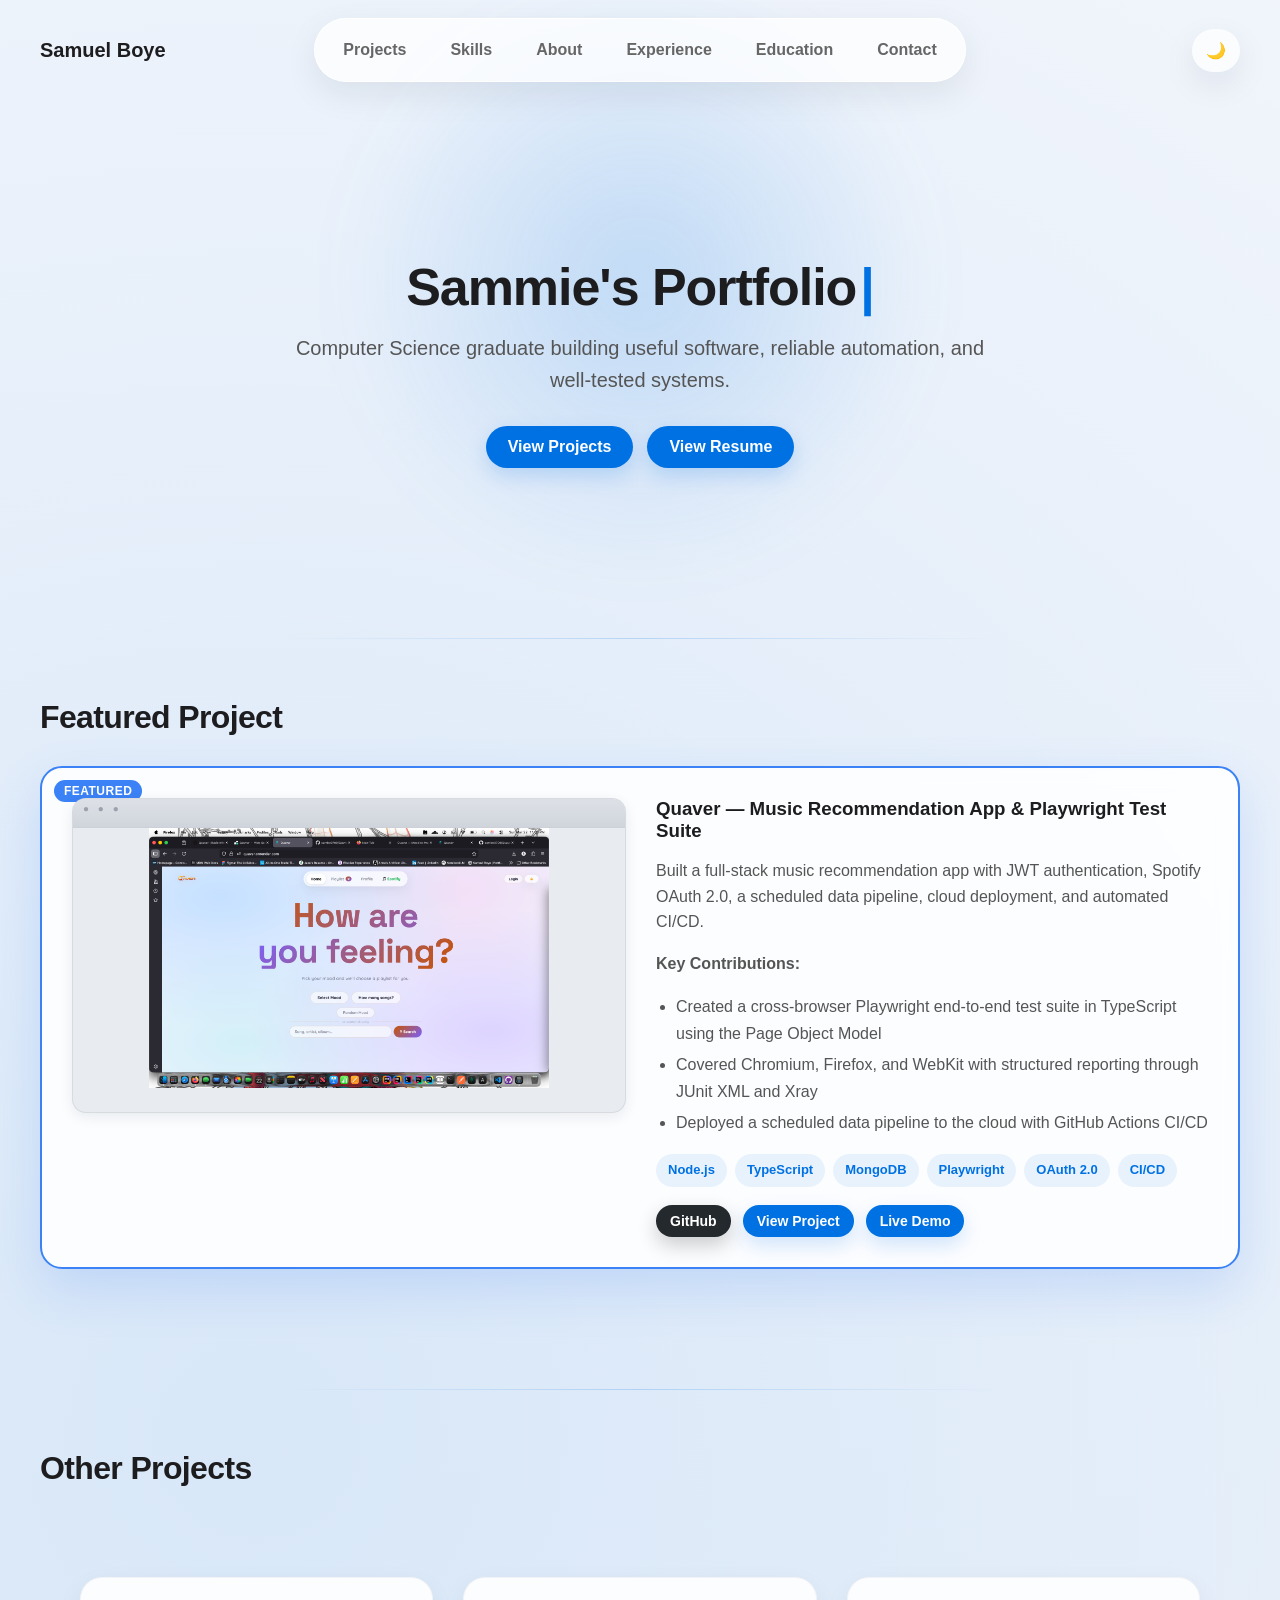
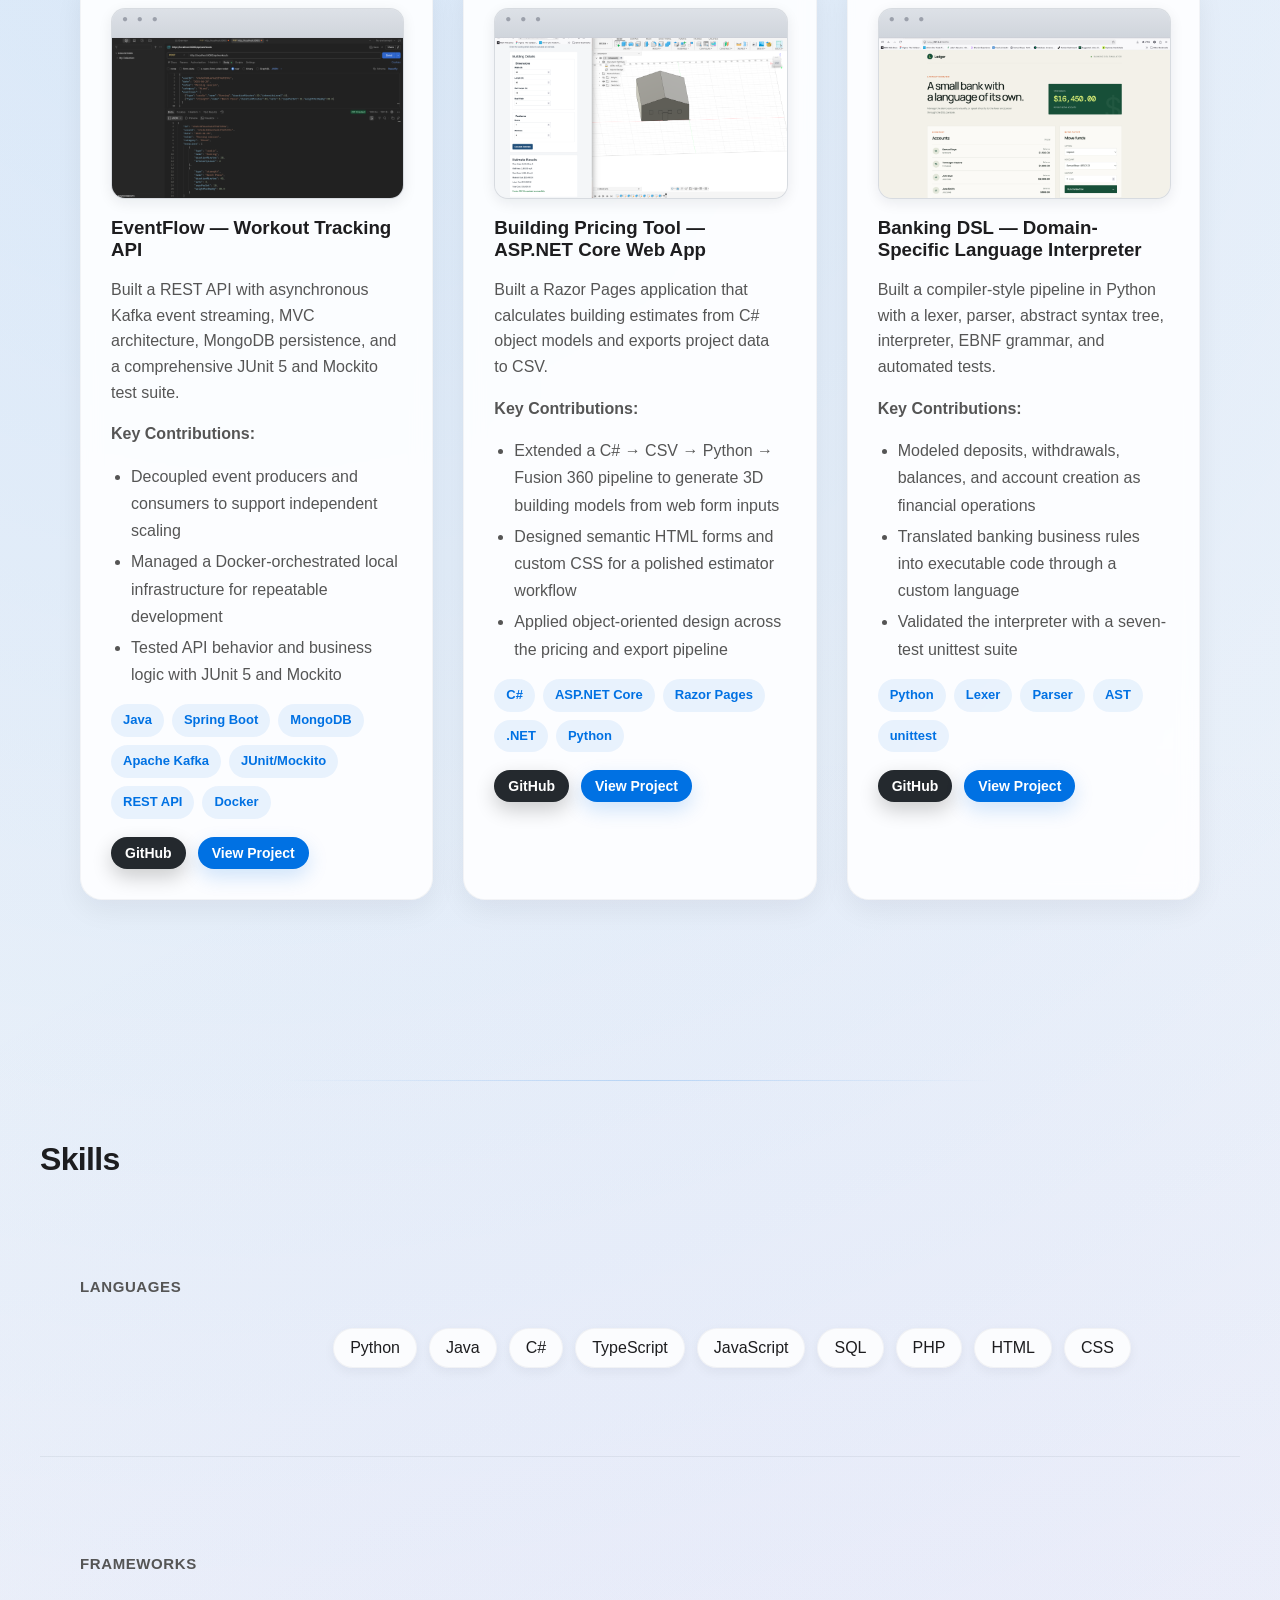
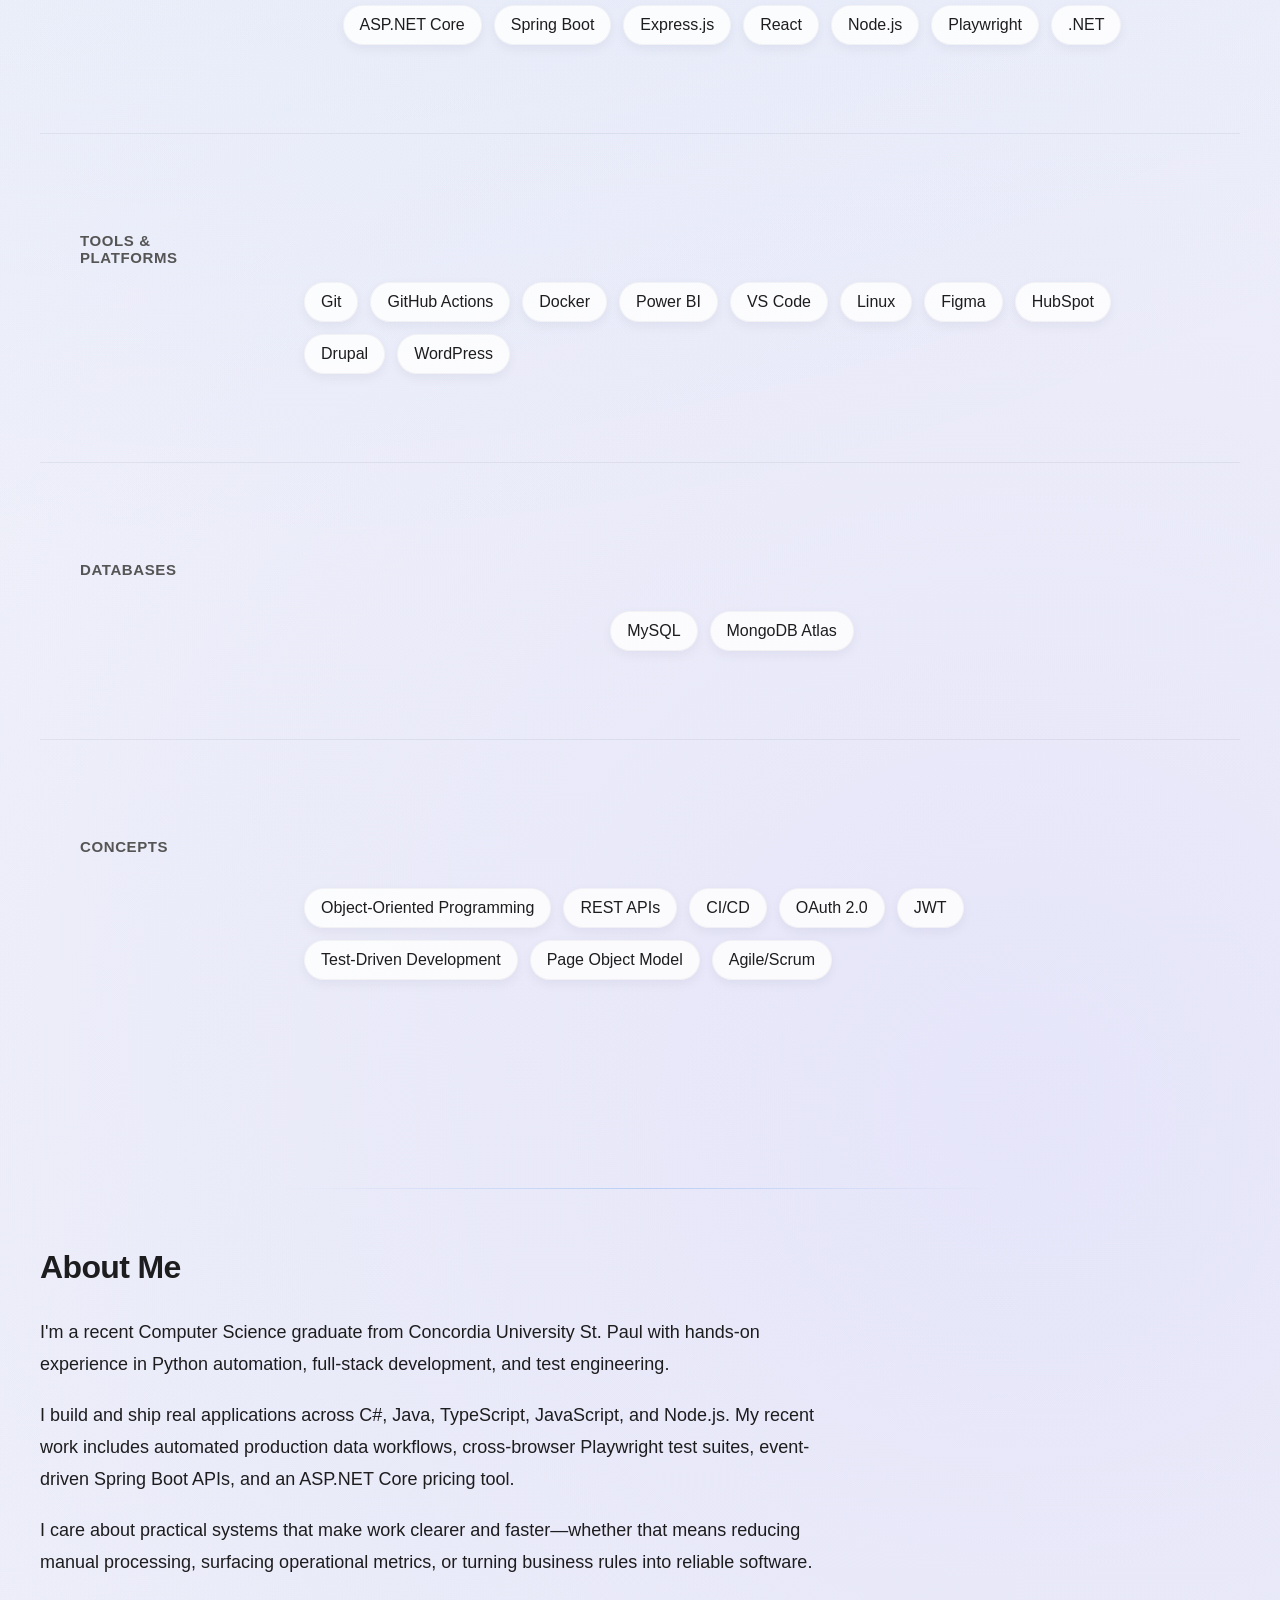
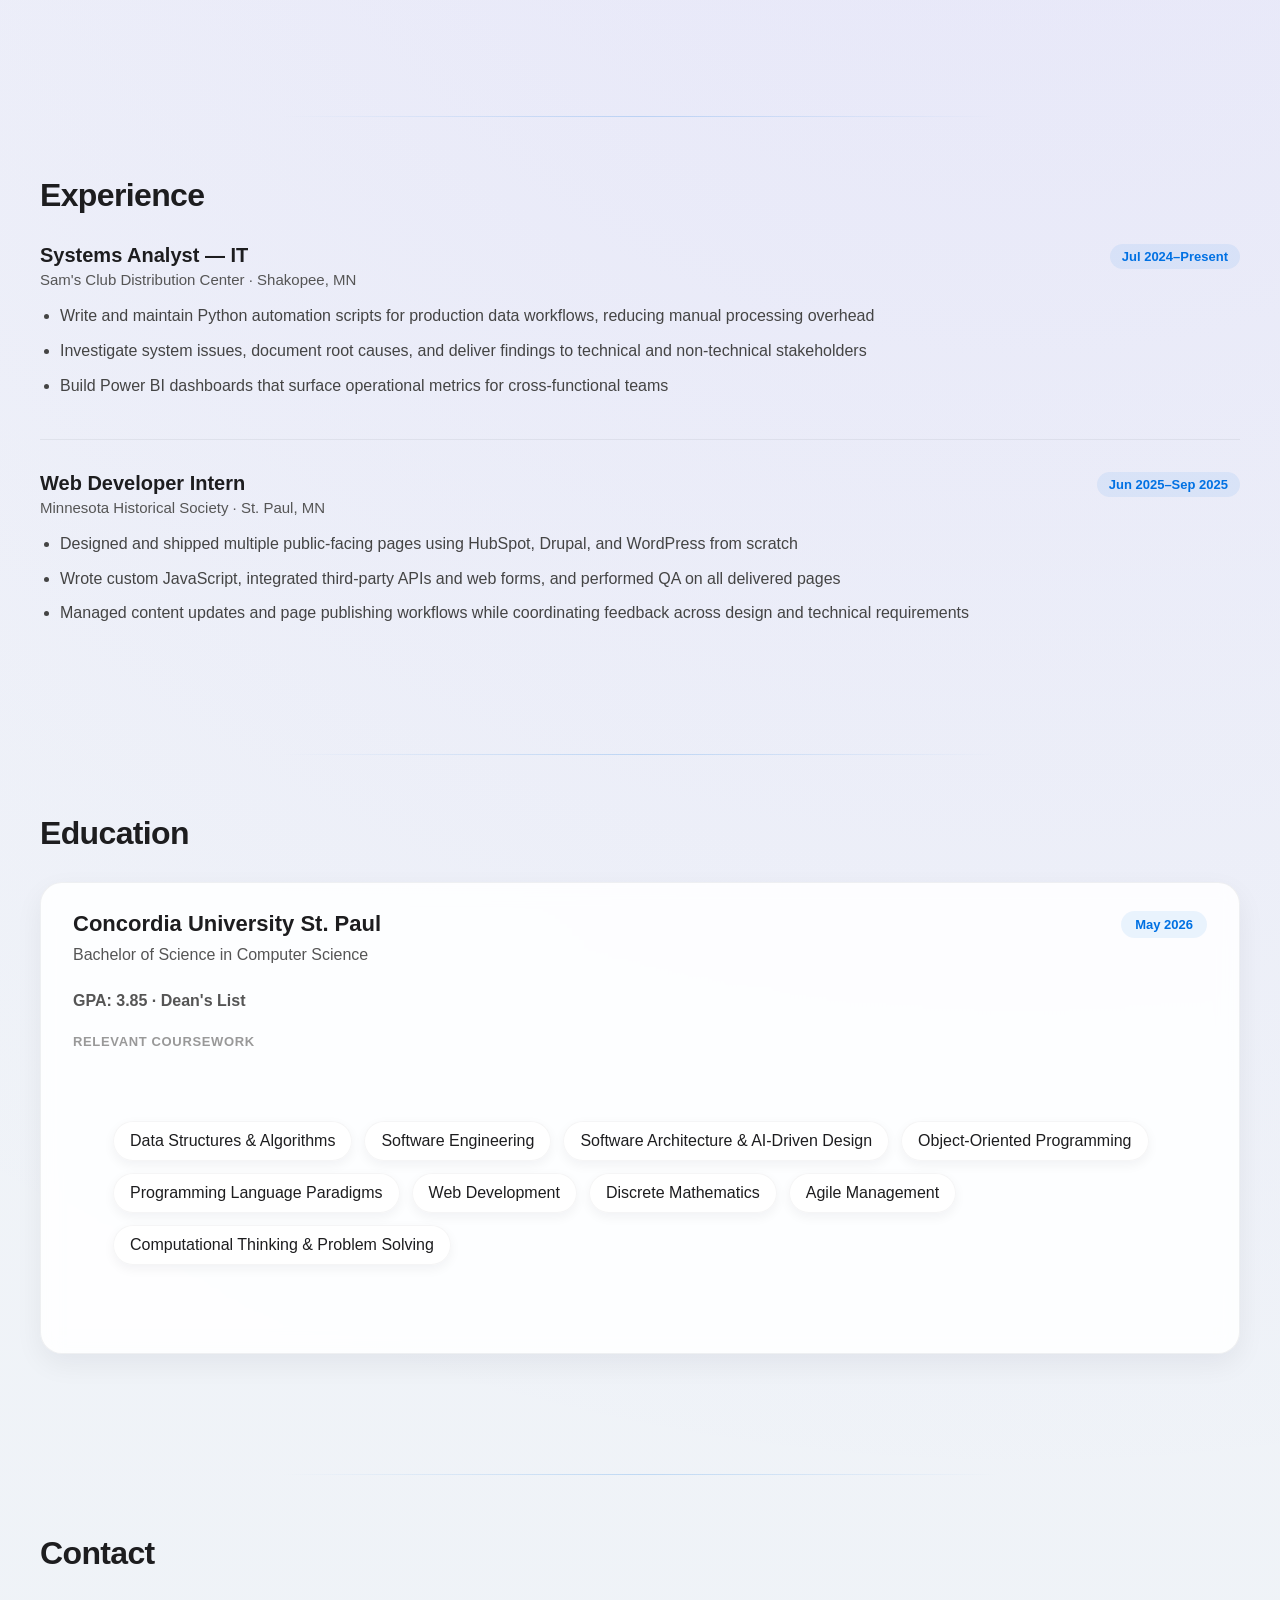
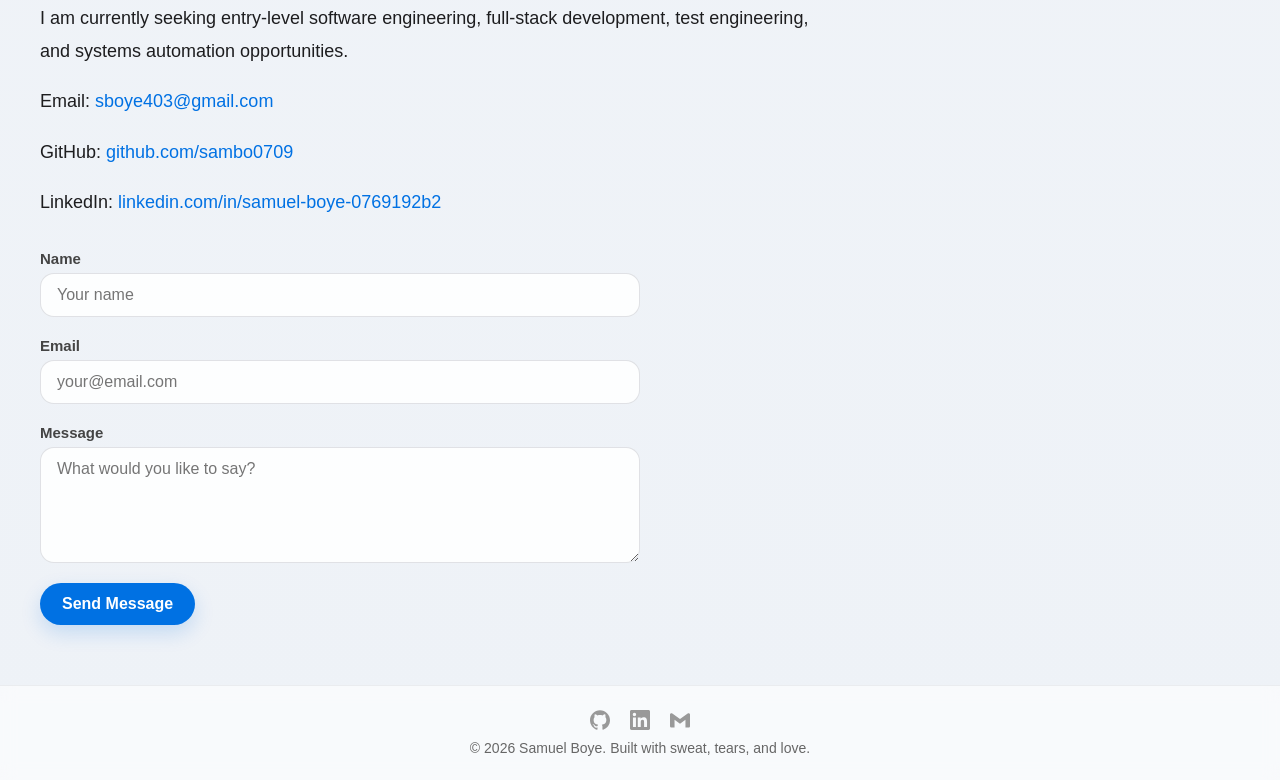
==== commit cc61e1a3: "updates resume and projects" ====
--- a/index.html
+++ b/index.html
@@ -4,9 +4,9 @@
 <meta charset="UTF-8">
 <meta name="viewport" content="width=device-width, initial-scale=1.0">
 <title>Samuel Boye | Portfolio</title>
-<meta name="description" content="Samuel Boye — Computer Science student and backend developer building secure, production-ready APIs with Java, Spring Boot, Node.js, and MongoDB.">
+<meta name="description" content="Samuel Boye — Computer Science graduate and software engineer experienced in Python automation, full-stack development, and test engineering.">
 <meta property="og:title" content="Samuel Boye | Portfolio">
-<meta property="og:description" content="Backend developer building secure, production-ready APIs. Projects in Spring Boot, Node.js, PHP, and more.">
+<meta property="og:description" content="Software engineer building automated workflows, full-stack applications, APIs, and reliable test suites.">
 <meta property="og:type" content="website">
 <meta property="og:url" content="https://sambo0709.github.io">
 <link rel="stylesheet" href="style.css">
@@ -34,7 +34,7 @@
       <span id="typingText"></span><span class="cursor">|</span>
     </h1>
     <p class="intro-text">
-      Building backends, breaking things, fixing them, and calling it a feature.
+      Computer Science graduate building useful software, reliable automation, and well-tested systems.
     </p>
     <nav class="hero-buttons intro-buttons" aria-label="Portfolio quick links">
       <a href="#projects" class="primary-btn">View Projects</a>
@@ -47,32 +47,32 @@
     <article class="card featured">
       <div class="featured-layout">
         <div class="featured-image-col">
-          <div class="project-image-wrap"><img src="images/car-parts-catalog.png" alt="Car Parts Catalog System screenshot" class="project-image featured-image"></div>
+          <div class="project-image-wrap"><img src="images/mood-to-music.png" alt="Quaver music recommendation app screenshot" class="project-image featured-image"></div>
         </div>
         <div class="featured-content-col">
-          <h3>Car Parts Catalog System</h3>
+          <h3>Quaver — Music Recommendation App &amp; Playwright Test Suite</h3>
           <p>
-            Built a full-stack inventory management system with secure authentication,
-            role-based access control, and CRUD operations for parts, suppliers,
-            and users using PHP, MySQL, and session-based security.
+            Built a full-stack music recommendation app with JWT authentication, Spotify OAuth 2.0,
+            a scheduled data pipeline, cloud deployment, and automated CI/CD.
           </p>
           <p><strong>Key Contributions:</strong></p>
           <ul>
-            <li>Implemented login, logout, password hashing, and session-based authentication</li>
-            <li>Added CSRF protection and prepared statements for safer form and database operations</li>
-            <li>Built catalog search, supplier management, user administration, and dashboard reporting</li>
+            <li>Created a cross-browser Playwright end-to-end test suite in TypeScript using the Page Object Model</li>
+            <li>Covered Chromium, Firefox, and WebKit with structured reporting through JUnit XML and Xray</li>
+            <li>Deployed a scheduled data pipeline to the cloud with GitHub Actions CI/CD</li>
           </ul>
           <p class="project-tags">
-            <span>PHP</span>
-            <span>MySQL</span>
-            <span>Authentication</span>
-            <span>CRUD</span>
-            <span>Security</span>
+            <span>Node.js</span>
+            <span>TypeScript</span>
+            <span>MongoDB</span>
+            <span>Playwright</span>
+            <span>OAuth 2.0</span>
+            <span>CI/CD</span>
           </p>
-          <nav class="project-links" aria-label="Car Parts Catalog System links">
-            <a href="https://github.com/sambo0709/Fullsatck-internal-inventory-system" target="_blank" rel="noopener noreferrer" class="github-btn">GitHub</a>
-            <a href="projects/car-parts-catalog.html" class="demo-btn">View Project</a>
-            <a href="https://boyeleenaga.csp-server-class.org/dashboard.php" target="_blank" rel="noopener noreferrer" class="demo-btn">Live Demo</a>
+          <nav class="project-links" aria-label="Quaver links">
+            <a href="https://github.com/sambo0709/Quaver-Sam-s-branch/tree/Main2" target="_blank" rel="noopener noreferrer" class="github-btn">GitHub</a>
+            <a href="projects/mood-to-music.html" class="demo-btn">View Project</a>
+            <a href="https://quaver.onrender.com/" target="_blank" rel="noopener noreferrer" class="demo-btn">Live Demo</a>
           </nav>
         </div>
       </div>
@@ -83,20 +83,18 @@
     <h2>Other Projects</h2>
     <section class="project-grid" aria-label="Projects">
 
-      <!-- EventFlow — NEW -->
       <article class="card">
         <div class="project-image-wrap"><img src="images/eventflow.png" alt="EventFlow Workout Tracking API screenshot" class="project-image"></div>
         <h3>EventFlow — Workout Tracking API</h3>
         <p>
-          Built a production-ready REST API with Spring Boot microservices and MongoDB for
-          managing workout sessions, featuring real-time Kafka event streaming and a full
-          JUnit/Mockito test suite.
+          Built a REST API with asynchronous Kafka event streaming, MVC architecture,
+          MongoDB persistence, and a comprehensive JUnit 5 and Mockito test suite.
         </p>
         <p><strong>Key Contributions:</strong></p>
         <ul>
-          <li>Designed a polymorphic exercise model (CardioExercise, StrengthExercise) backed by MongoDB repositories</li>
-          <li>Integrated Apache Kafka to fire a <code>WORKOUT_SAVED</code> event on every workout creation</li>
-          <li>Wrote 15+ unit and integration tests with JUnit 5 and Mockito covering edge cases and calorie logic</li>
+          <li>Decoupled event producers and consumers to support independent scaling</li>
+          <li>Managed a Docker-orchestrated local infrastructure for repeatable development</li>
+          <li>Tested API behavior and business logic with JUnit 5 and Mockito</li>
         </ul>
         <p class="project-tags">
           <span>Java</span>
@@ -114,130 +112,57 @@
       </article>
 
       <article class="card">
-        <div class="project-image-wrap"><img src="images/zombie-war.png" alt="Zombie War Simulation screenshot" class="project-image"></div>
-        <h3>Zombie War Simulation</h3>
+        <div class="project-image-wrap"><img src="images/building-pricing-tool.png" alt="Building Pricing Tool web estimator and generated Fusion 360 model" class="project-image"></div>
+        <h3>Building Pricing Tool — ASP.NET Core Web App</h3>
         <p>
-          Designed and implemented a Java object-oriented combat simulation with
-          class-based architecture, weapon systems, and battle logic modeled through UML.
+          Built a Razor Pages application that calculates building estimates from C# object models
+          and exports project data to CSV.
         </p>
         <p><strong>Key Contributions:</strong></p>
         <ul>
-          <li>Modeled survivors, zombies, and weapons as a class hierarchy using OOP principles</li>
-          <li>Implemented turn-based battle logic with weapon accuracy and damage calculations</li>
-          <li>Designed the system architecture using UML class diagrams before coding</li>
+          <li>Extended a C# → CSV → Python → Fusion 360 pipeline to generate 3D building models from web form inputs</li>
+          <li>Designed semantic HTML forms and custom CSS for a polished estimator workflow</li>
+          <li>Applied object-oriented design across the pricing and export pipeline</li>
         </ul>
         <p class="project-tags">
-          <span>Java</span>
-          <span>OOP</span>
-          <span>UML</span>
-        </p>
-        <nav class="project-links" aria-label="Zombie War Simulation links">
-          <a href="https://github.com/stenceld/CSC422ZombieWarProjectGroupq/tree/SamsBranch" target="_blank" rel="noopener noreferrer" class="github-btn">GitHub</a>
-          <a href="projects/zombie-war.html" class="demo-btn">View Project</a>
+          <span>C#</span>
+          <span>ASP.NET Core</span>
+          <span>Razor Pages</span>
+          <span>.NET</span>
+          <span>Python</span>
+        </p>
+        <nav class="project-links" aria-label="Building Pricing Tool links">
+          <a href="https://github.com/sambo0709/BuildingPricingToolWeb" target="_blank" rel="noopener noreferrer" class="github-btn">GitHub</a>
+          <a href="projects/building-pricing-tool.html" class="demo-btn">View Project</a>
         </nav>
       </article>
 
       <article class="card">
-        <div class="project-image-wrap"><img src="images/event-registration.png" alt="Event Registration screenshot" class="project-image"></div>
-        <h3>Event Registration</h3>
+        <div class="project-image-wrap"><img src="images/banking-dsl.png" alt="Ledger Banking DSL simulator account dashboard" class="project-image"></div>
+        <h3>Banking DSL — Domain-Specific Language Interpreter</h3>
         <p>
-          Built a full-stack event registration application with structured backend routing,
-          database-backed event management, and user workflow handling using Node.js, Express, and MongoDB.
+          Built a compiler-style pipeline in Python with a lexer, parser, abstract syntax tree,
+          interpreter, EBNF grammar, and automated tests.
         </p>
         <p><strong>Key Contributions:</strong></p>
         <ul>
-          <li>Built RESTful routes for creating, viewing, and managing events with Express</li>
-          <li>Integrated MongoDB for persistent event and user data storage via Mongoose</li>
-          <li>Handled user registration workflows with form validation and error feedback</li>
+          <li>Modeled deposits, withdrawals, balances, and account creation as financial operations</li>
+          <li>Translated banking business rules into executable code through a custom language</li>
+          <li>Validated the interpreter with a seven-test unittest suite</li>
         </ul>
         <p class="project-tags">
-          <span>Node.js</span>
-          <span>Express</span>
-          <span>MongoDB</span>
-        </p>
-        <nav class="project-links" aria-label="Event Registration links">
-          <a href="https://github.com/sambo0709/Web-application-using-mongodb" target="_blank" rel="noopener noreferrer" class="github-btn">GitHub</a>
-          <a href="projects/event-registration.html" class="demo-btn">View Project</a>
+          <span>Python</span>
+          <span>Lexer</span>
+          <span>Parser</span>
+          <span>AST</span>
+          <span>unittest</span>
+        </p>
+        <nav class="project-links" aria-label="Banking DSL links">
+          <a href="https://github.com/sambo0709/BankingDSL_PYTHON" target="_blank" rel="noopener noreferrer" class="github-btn">GitHub</a>
+          <a href="projects/banking-dsl.html" class="demo-btn">View Project</a>
         </nav>
       </article>
 
-      <article class="card">
-        <div class="project-image-wrap"><img src="images/pet-database.png" alt="Pet Database screenshot" class="project-image"></div>
-        <h3>Pet Database</h3>
-        <p>
-          Developed a JavaFX desktop application for managing pet records, with a structured
-          user interface, organized multi-file design, and object-oriented data handling.
-        </p>
-        <p><strong>Key Contributions:</strong></p>
-        <ul>
-          <li>Built a JavaFX GUI for adding, editing, and deleting pet records</li>
-          <li>Structured the project across multiple classes using OOP and separation of concerns</li>
-          <li>Managed in-memory data with structured object models and list-based storage</li>
-        </ul>
-        <p class="project-tags">
-          <span>JavaFX</span>
-          <span>Java</span>
-          <span>Database</span>
-        </p>
-        <nav class="project-links" aria-label="Pet Database links">
-          <a href="https://github.com/sambo0709/Software-engineering-CSC422" target="_blank" rel="noopener noreferrer" class="github-btn">GitHub</a>
-          <a href="projects/pet-database.html" class="demo-btn">View Project</a>
-        </nav>
-      </article>
-
-      <article class="card">
-        <div class="project-image-wrap"><img src="images/matrix-scalar.png" alt="Matrix Scalar Multiplication screenshot" class="project-image"></div>
-        <h3>Matrix Scalar Multiplication</h3>
-        <p>
-          Implemented a C program that reads structured matrix data from a file, validates user input,
-          performs scalar multiplication on a 5 × 5 matrix, and prints formatted results with error handling.
-        </p>
-        <p><strong>Key Contributions:</strong></p>
-        <ul>
-          <li>Parsed structured matrix data from a file using C file I/O</li>
-          <li>Validated scalar input and handled edge cases with clear error messages</li>
-          <li>Performed and formatted scalar multiplication on a 5×5 2D array</li>
-        </ul>
-        <p class="project-tags">
-          <span>C</span>
-          <span>File I/O</span>
-          <span>2D Arrays</span>
-        </p>
-        <nav class="project-links" aria-label="Matrix Scalar Multiplication links">
-          <a href="https://github.com/sambo0709/C-project" target="_blank" rel="noopener noreferrer" class="github-btn">GitHub</a>
-          <a href="projects/matrix-scalar.html" class="demo-btn">View Project</a>
-        </nav>
-      </article>
-
-      <article class="card">
-        <div class="project-image-wrap"><img src="images/mood-to-music.png" alt="Quaver Mood to Music app screenshot" class="project-image"></div>
-        <h3>Quaver — Mood to Music</h3>
-        <p>
-          Built a full-stack web app that translates user moods into personalized Spotify playlists,
-          featuring JWT authentication, bcrypt password hashing, and live Spotify API integration.
-        </p>
-        <p><strong>Key Contributions:</strong></p>
-        <ul>
-          <li>Integrated Spotify OAuth API to fetch and return mood-matched playlists in real time</li>
-          <li>Secured user accounts with JWT-based authentication and bcrypt password hashing</li>
-          <li>Deployed the full stack to Render with environment-based config for production</li>
-        </ul>
-        <p class="project-tags">
-          <span>Node.js</span>
-          <span>Express</span>
-          <span>MongoDB</span>
-          <span>Spotify API</span>
-          <span>JWT</span>
-          <span>bcrypt</span>
-          <span>Render</span>
-        </p>
-        <nav class="project-links" aria-label="Quaver Mood to Music links">
-          <a href="https://github.com/sambo0709/Quaver-Sam-s-branch/tree/Main2" target="_blank" rel="noopener noreferrer" class="github-btn">GitHub</a>
-          <a href="projects/mood-to-music.html" class="demo-btn">View Project</a>
-          <a href="https://quaver.onrender.com/" target="_blank" rel="noopener noreferrer" class="demo-btn">Live Demo</a>
-        </nav>
-      </article>
-
     </section>
   </section>
 
@@ -245,121 +170,63 @@
     <h2>Skills</h2>
 
     <section class="skills-group">
-      <h3>Backend &amp; Web</h3>
-      <section class="skills">
-        <span>Spring Boot</span>
-        <span>Node.js</span>
-        <span>Express</span>
-        <span>REST APIs</span>
-        <span>Microservices</span>
-        <span>Apache Kafka</span>
-        <span>API Design</span>
-        <span>CRUD Operations</span>
-        <span>Routing</span>
-        <span>Middleware</span>
-        <span>JSON</span>
-        <span>HTML</span>
-        <span>CSS</span>
-        <span>PHP</span>
-        <span>Sessions</span>
-        <span>Authentication</span>
-        <span>Authorization</span>
-        <span>CSRF Protection</span>
-        <span>Postman</span>
-        <span>API Testing</span>
-      </section>
-    </section>
-
-    <section class="skills-group">
       <h3>Languages</h3>
       <section class="skills">
-        <span>Java</span>
-        <span>Python</span>
-        <span>JavaScript</span>
-        <span>C</span>
-        <span>SQL</span>
-        <span>PHP</span>
-        <span>Ruby</span>
+        <span>Python</span><span>Java</span><span>C#</span><span>TypeScript</span>
+        <span>JavaScript</span><span>SQL</span><span>PHP</span><span>HTML</span><span>CSS</span>
+      </section>
+    </section>
+
+    <section class="skills-group">
+      <h3>Frameworks</h3>
+      <section class="skills">
+        <span>ASP.NET Core</span><span>Spring Boot</span><span>Express.js</span>
+        <span>React</span><span>Node.js</span><span>Playwright</span><span>.NET</span>
+      </section>
+    </section>
+
+    <section class="skills-group">
+      <h3>Tools &amp; Platforms</h3>
+      <section class="skills">
+        <span>Git</span><span>GitHub Actions</span><span>Docker</span><span>Power BI</span>
+        <span>VS Code</span><span>Linux</span><span>Figma</span><span>HubSpot</span>
+        <span>Drupal</span><span>WordPress</span>
       </section>
     </section>
 
     <section class="skills-group">
       <h3>Databases</h3>
       <section class="skills">
-        <span>MongoDB</span>
-        <span>Mongoose</span>
-        <span>MySQL</span>
-        <span>NoSQL</span>
-        <span>Database Design</span>
-        <span>Schema Design</span>
-        <span>Joins</span>
-        <span>Normalization</span>
-        <span>Prepared Statements</span>
-      </section>
-    </section>
-
-    <section class="skills-group">
-      <h3>Testing</h3>
-      <section class="skills">
-        <span>JUnit 5</span>
-        <span>Mockito</span>
-        <span>Unit Testing</span>
-        <span>Integration Testing</span>
-        <span>Regression Testing</span>
-        <span>Software Testing</span>
-      </section>
-    </section>
-
-    <section class="skills-group">
-      <h3>Software Engineering / CS</h3>
-      <section class="skills">
-        <span>Data Structures</span>
-        <span>Object-Oriented Programming</span>
-        <span>Distributed Systems</span>
-        <span>UML Design</span>
-        <span>Debugging</span>
-        <span>Problem Solving</span>
-        <span>Agile Methodologies</span>
-        <span>Team Collaboration</span>
-        <span>Role-Based Access Control</span>
-      </section>
-    </section>
-
-    <section class="skills-group">
-      <h3>Development Tools</h3>
-      <section class="skills">
-        <span>Git</span>
-        <span>GitHub</span>
-        <span>Docker</span>
-        <span>VS Code</span>
-        <span>IntelliJ IDEA</span>
-        <span>Linux</span>
-        <span>CLion</span>
-        <span>PyCharm</span>
-        <span>RubyMine</span>
-        <span>Command Line</span>
-      </section>
-    </section>
-
-
+        <span>MySQL</span><span>MongoDB Atlas</span>
+      </section>
+    </section>
+
+    <section class="skills-group">
+      <h3>Concepts</h3>
+      <section class="skills">
+        <span>Object-Oriented Programming</span><span>REST APIs</span>
+        <span>CI/CD</span><span>OAuth 2.0</span><span>JWT</span>
+        <span>Test-Driven Development</span><span>Page Object Model</span>
+        <span>Agile/Scrum</span>
+      </section>
+    </section>
   </section>
 
   <section id="about">
     <h2>About Me</h2>
     <p>
-      I'm a Computer Science student at Concordia University St. Paul with a focus on
-      backend development, API design, and secure, database-driven applications.
+      I'm a recent Computer Science graduate from Concordia University St. Paul with
+      hands-on experience in Python automation, full-stack development, and test engineering.
     </p>
     <p>
-      I enjoy building systems that are clean under the hood — from designing RESTful APIs
-      with Spring Boot to implementing authentication, Kafka event pipelines, and full-stack
-      web apps. My projects span Java, Node.js, PHP, and C, and I bring the same attention
-      to security and structure across all of them.
+      I build and ship real applications across C#, Java, TypeScript, JavaScript, and Node.js.
+      My recent work includes automated production data workflows, cross-browser Playwright
+      test suites, event-driven Spring Boot APIs, and an ASP.NET Core pricing tool.
     </p>
     <p>
-      Outside of code, I'm driven by solving real problems and continuously picking up new
-      tools. I'm currently exploring React, TypeScript, and AWS as I work toward a career
-      in backend or full-stack engineering.
+      I care about practical systems that make work clearer and faster—whether that means
+      reducing manual processing, surfacing operational metrics, or turning business rules
+      into reliable software.
     </p>
   </section>
 
@@ -370,45 +237,30 @@
       <div class="experience-item">
         <div class="experience-header">
           <div>
-            <h3>IT System Analyst – Supply Chain</h3>
+            <h3>Systems Analyst — IT</h3>
             <p class="experience-company">Sam's Club Distribution Center · Shakopee, MN</p>
           </div>
           <span class="experience-date">Jul 2024–Present</span>
         </div>
         <ul>
-          <li>Engineered Python and VBA automation scripts for high-volume supply chain workflows, reducing processing time by <strong>20%</strong> and eliminating manual data entry errors</li>
-          <li>Designed SQL queries, stored procedures, and ETL pipelines processing 1,000+ records daily, loading supply chain metrics into cross-functional dashboards</li>
-          <li>Performed regression testing and rollout validation for production system updates across multiple release cycles, maintaining zero production incidents</li>
-          <li>Diagnosed and documented 20+ recurring system failures in a structured knowledge base, reducing repeat incident resolution time</li>
+          <li>Write and maintain Python automation scripts for production data workflows, reducing manual processing overhead</li>
+          <li>Investigate system issues, document root causes, and deliver findings to technical and non-technical stakeholders</li>
+          <li>Build Power BI dashboards that surface operational metrics for cross-functional teams</li>
         </ul>
       </div>
 
       <div class="experience-item">
         <div class="experience-header">
           <div>
-            <h3>Website Developer Intern</h3>
+            <h3>Web Developer Intern</h3>
             <p class="experience-company">Minnesota Historical Society · St. Paul, MN</p>
           </div>
           <span class="experience-date">Jun 2025–Sep 2025</span>
         </div>
         <ul>
-          <li>Identified and resolved 15+ front-end performance bottlenecks using Chrome DevTools and Lighthouse on mnhs.org (500K+ annual visitors)</li>
-          <li>Resolved WCAG 2.1 accessibility violations with semantic HTML improvements, contributing to measurable Core Web Vitals gains</li>
-          <li>Used Google Analytics data to drive layout changes that reduced bounce rates on key landing pages</li>
-        </ul>
-      </div>
-
-      <div class="experience-item">
-        <div class="experience-header">
-          <div>
-            <h3>Emergency Medical Technician (EMT)</h3>
-            <p class="experience-company">Mankato Fire Department / Mayo Clinic · Mankato, MN</p>
-          </div>
-          <span class="experience-date">2021–2023</span>
-        </div>
-        <ul>
-          <li>Provided emergency medical care and patient assessment in high-pressure, time-critical situations</li>
-          <li>Demonstrated strong communication, teamwork, and rapid decision-making under stress</li>
+          <li>Designed and shipped multiple public-facing pages using HubSpot, Drupal, and WordPress from scratch</li>
+          <li>Wrote custom JavaScript, integrated third-party APIs and web forms, and performed QA on all delivered pages</li>
+          <li>Managed content updates and page publishing workflows while coordinating feedback across design and technical requirements</li>
         </ul>
       </div>
 
@@ -423,9 +275,9 @@
           <h3>Concordia University St. Paul</h3>
           <p class="education-degree">Bachelor of Science in Computer Science</p>
         </div>
-        <span class="education-date">Expected May 2026</span>
-      </div>
-      <p class="education-desc">Studying core CS concepts with a focus on software engineering, systems design, and backend development.</p>
+        <span class="education-date">May 2026</span>
+      </div>
+      <p class="education-desc"><strong>GPA: 3.85 · Dean's List</strong></p>
       <h4 class="education-courses-label">Relevant Coursework</h4>
       <section class="skills education-courses">
         <span>Data Structures &amp; Algorithms</span>
@@ -444,8 +296,8 @@
   <section id="contact">
     <h2>Contact</h2>
     <p>
-      I am currently seeking software engineering internships, backend development internships,
-      and entry-level software engineering opportunities.
+      I am currently seeking entry-level software engineering, full-stack development,
+      test engineering, and systems automation opportunities.
     </p>
     <p>Email:
       <a href="mailto:sboye403@gmail.com">sboye403@gmail.com</a>
@@ -494,4 +346,4 @@
 
 <script src="script.js"></script>
 </body>
-</html>+</html>
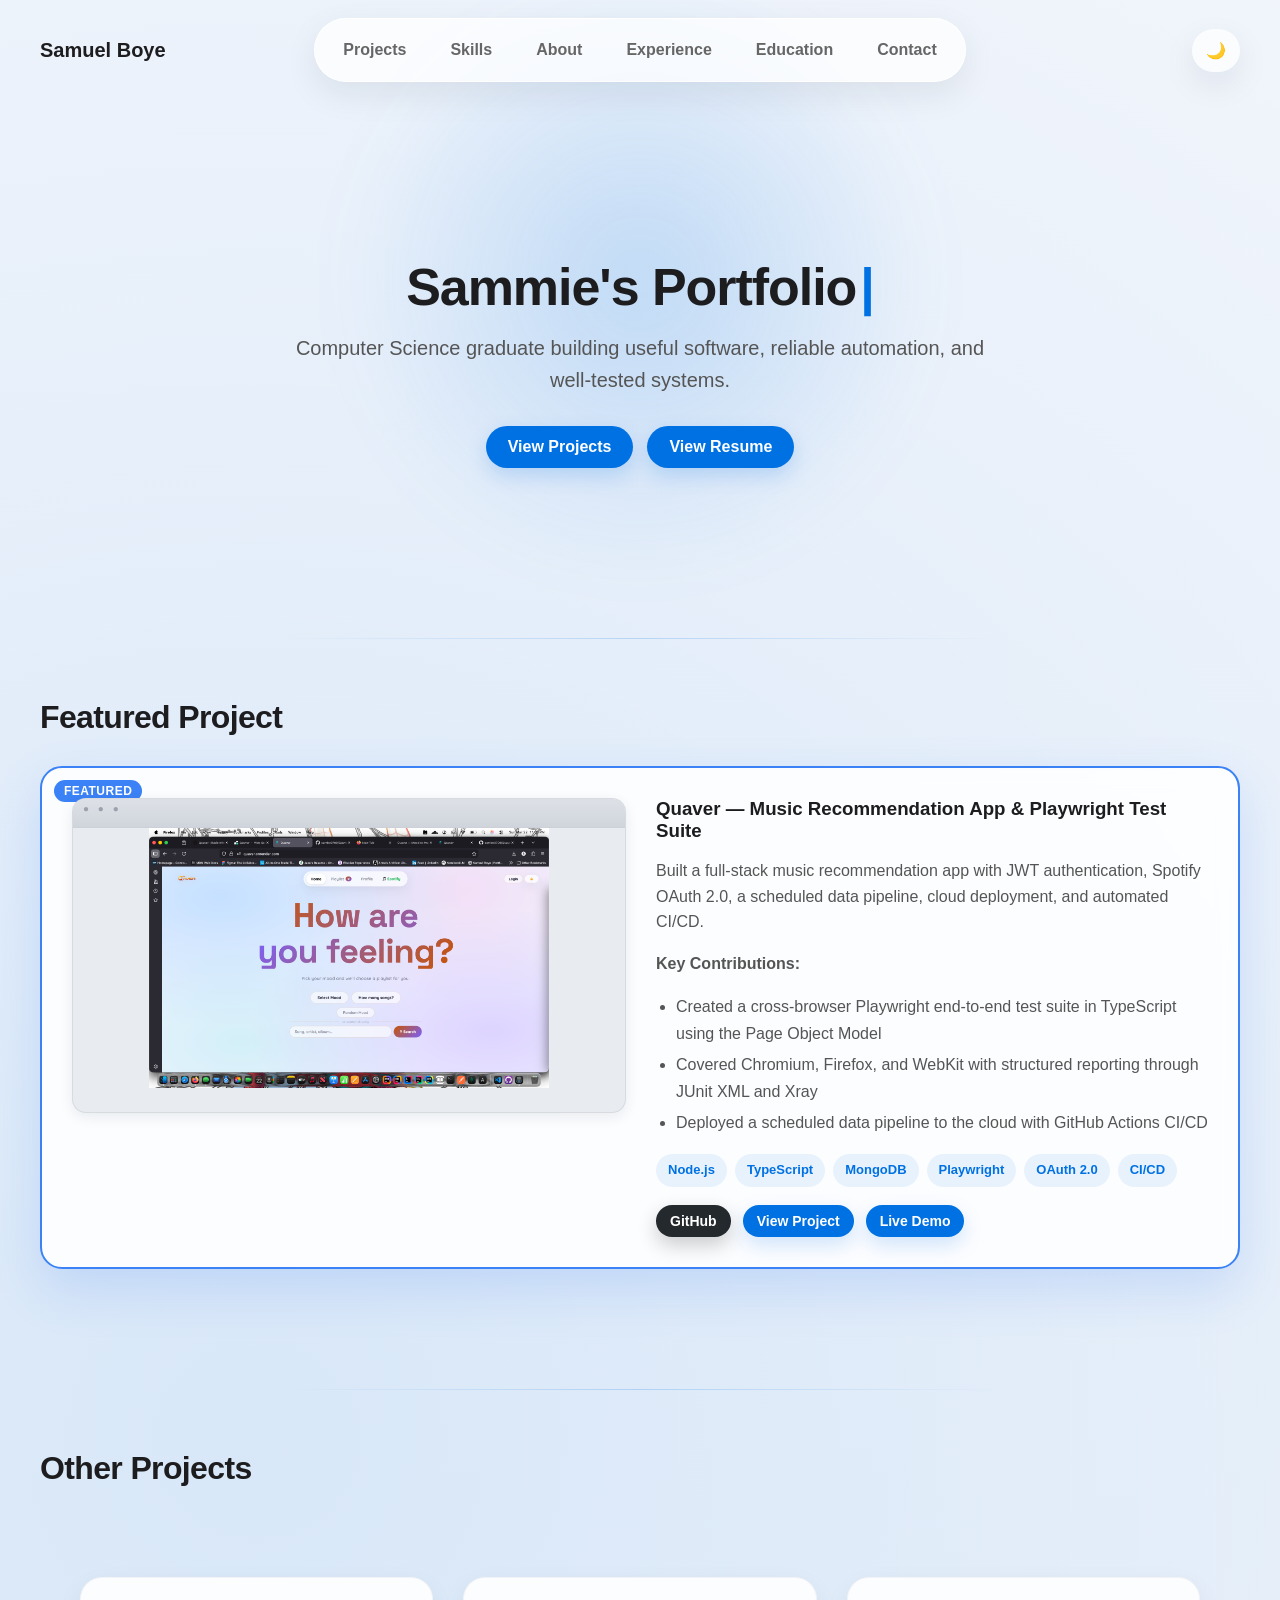
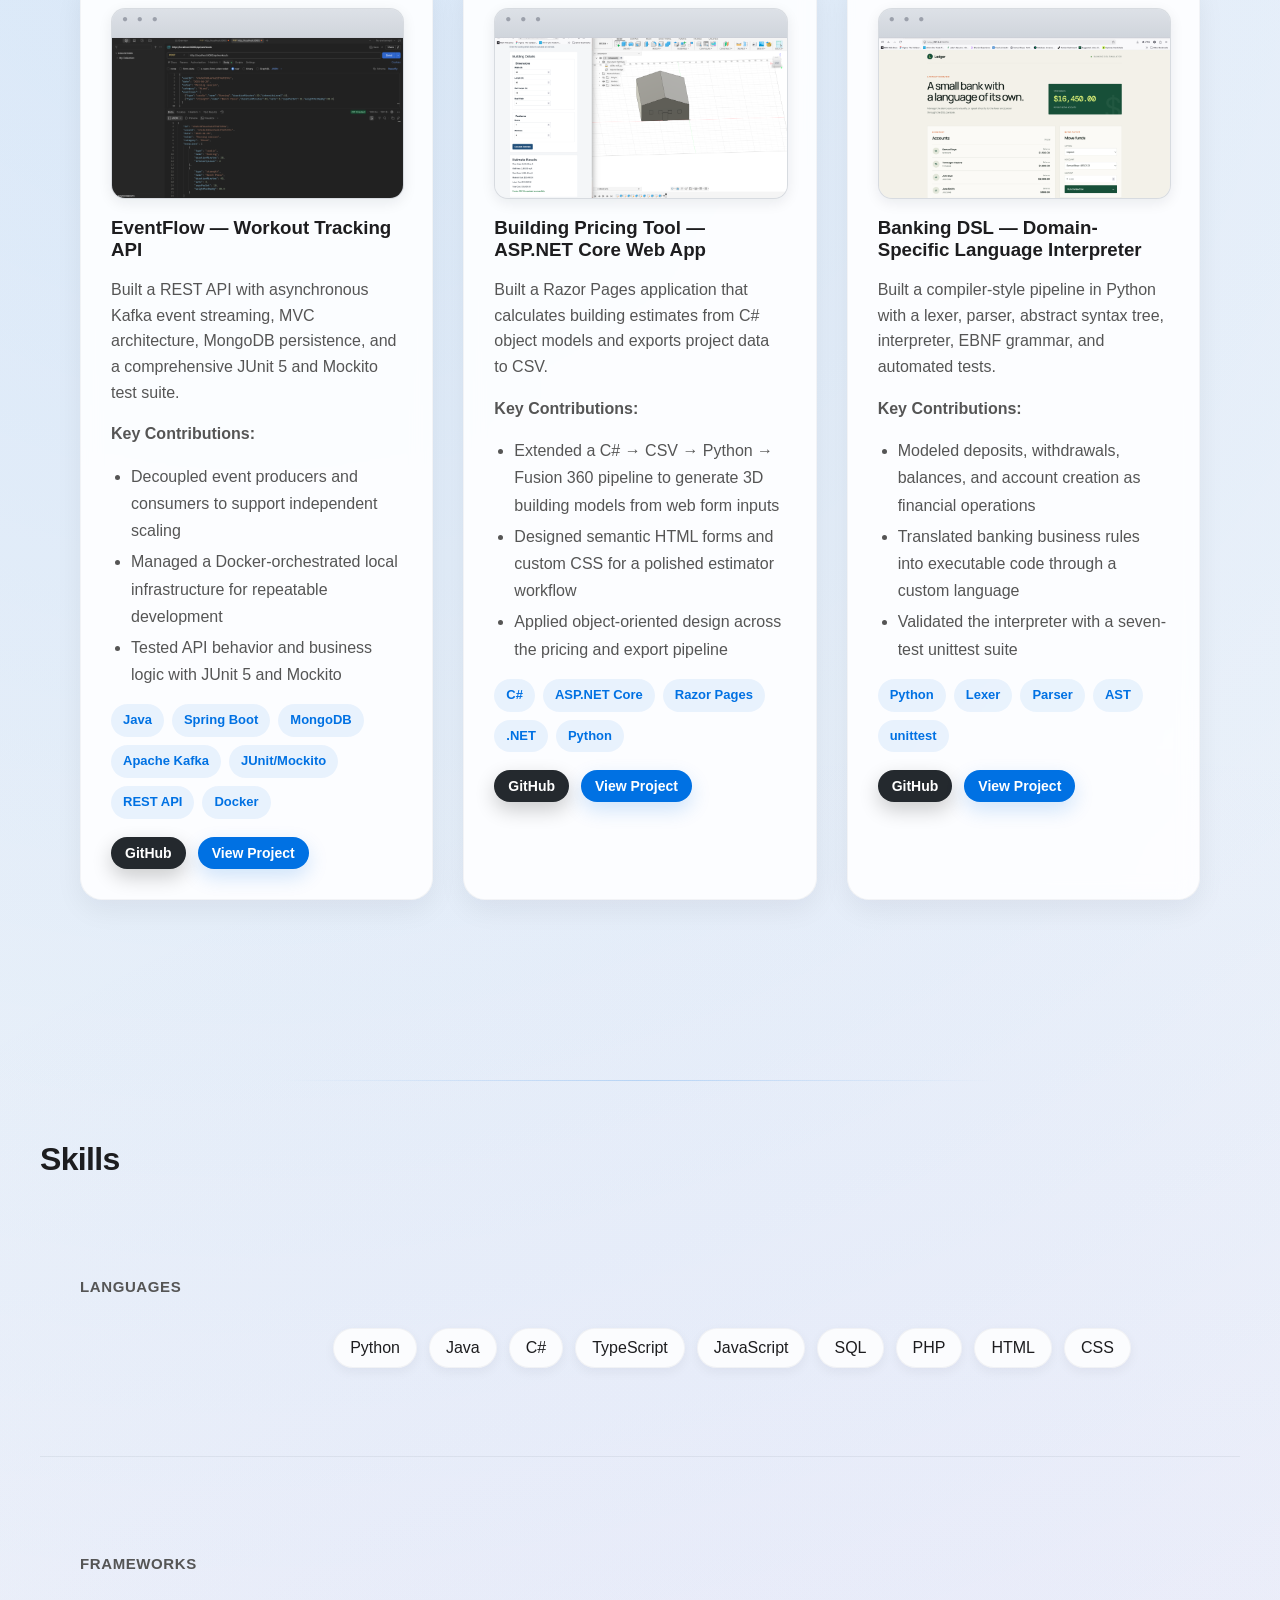
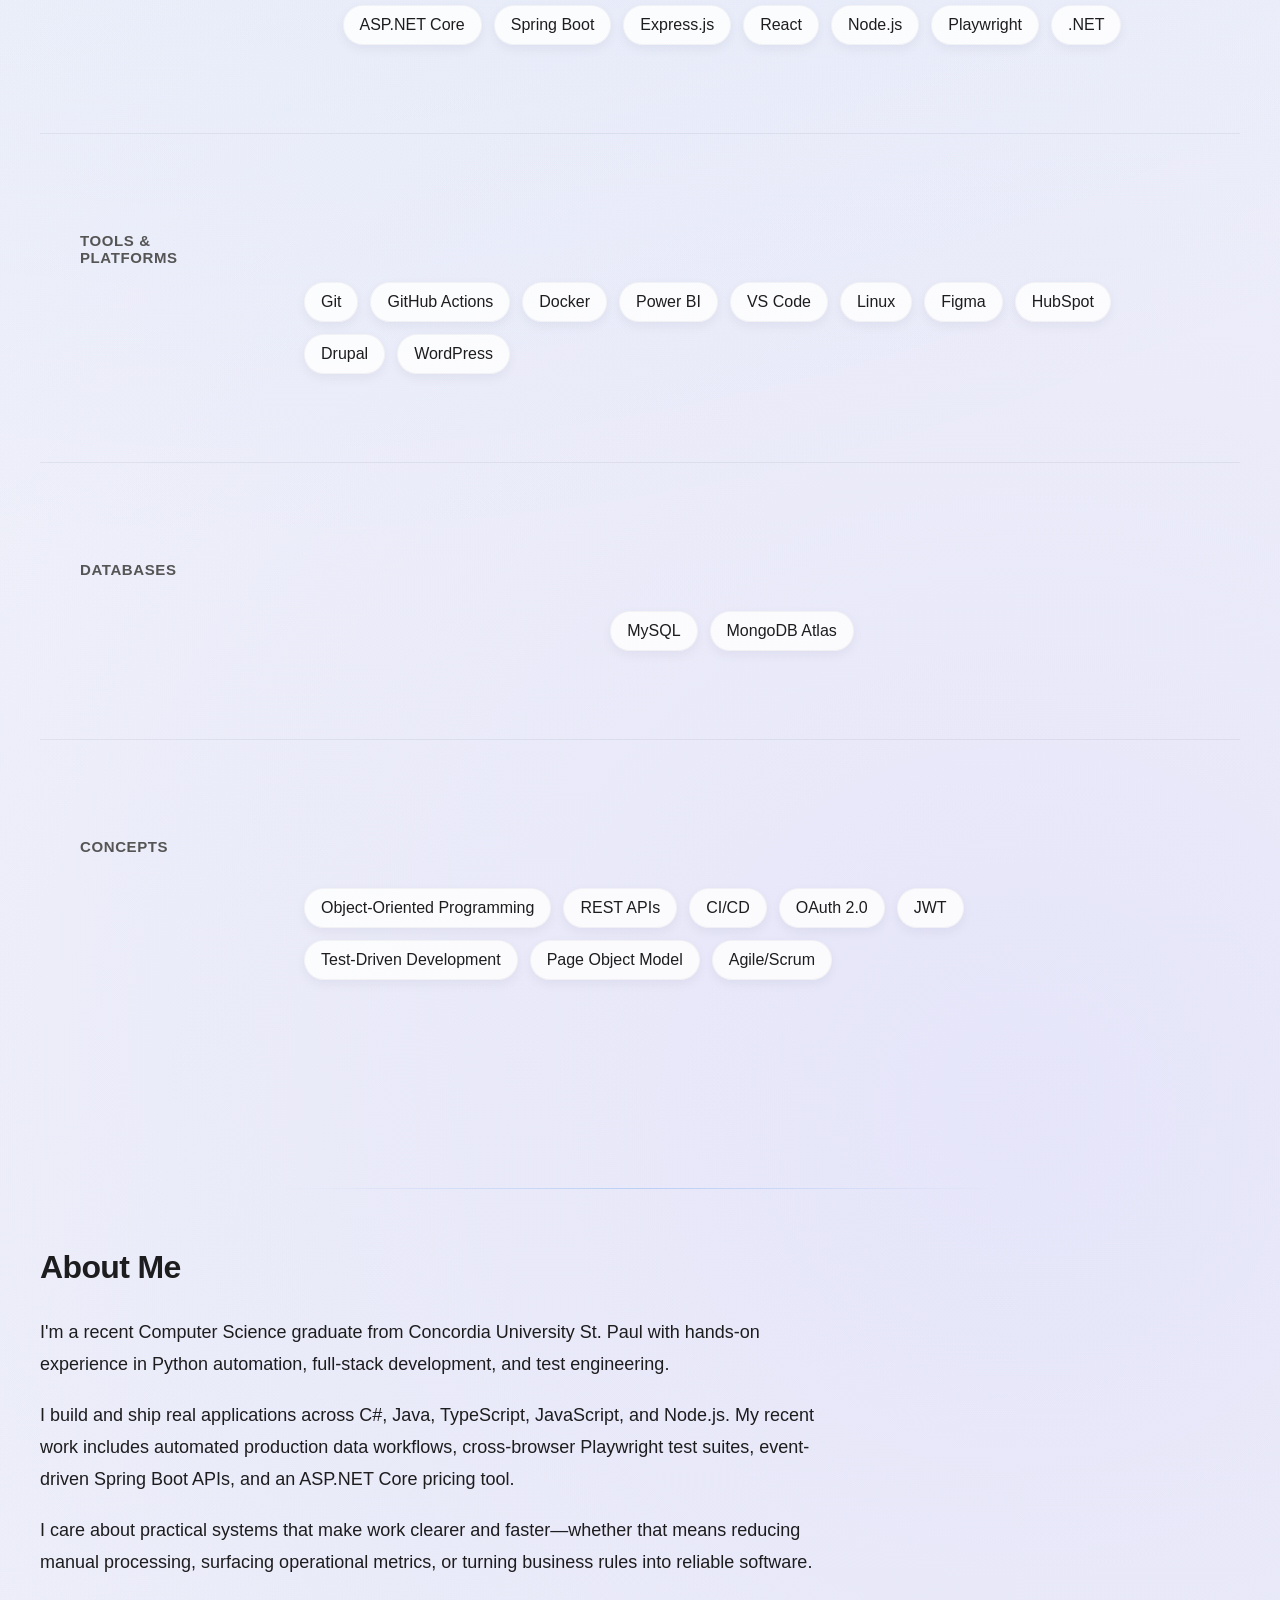
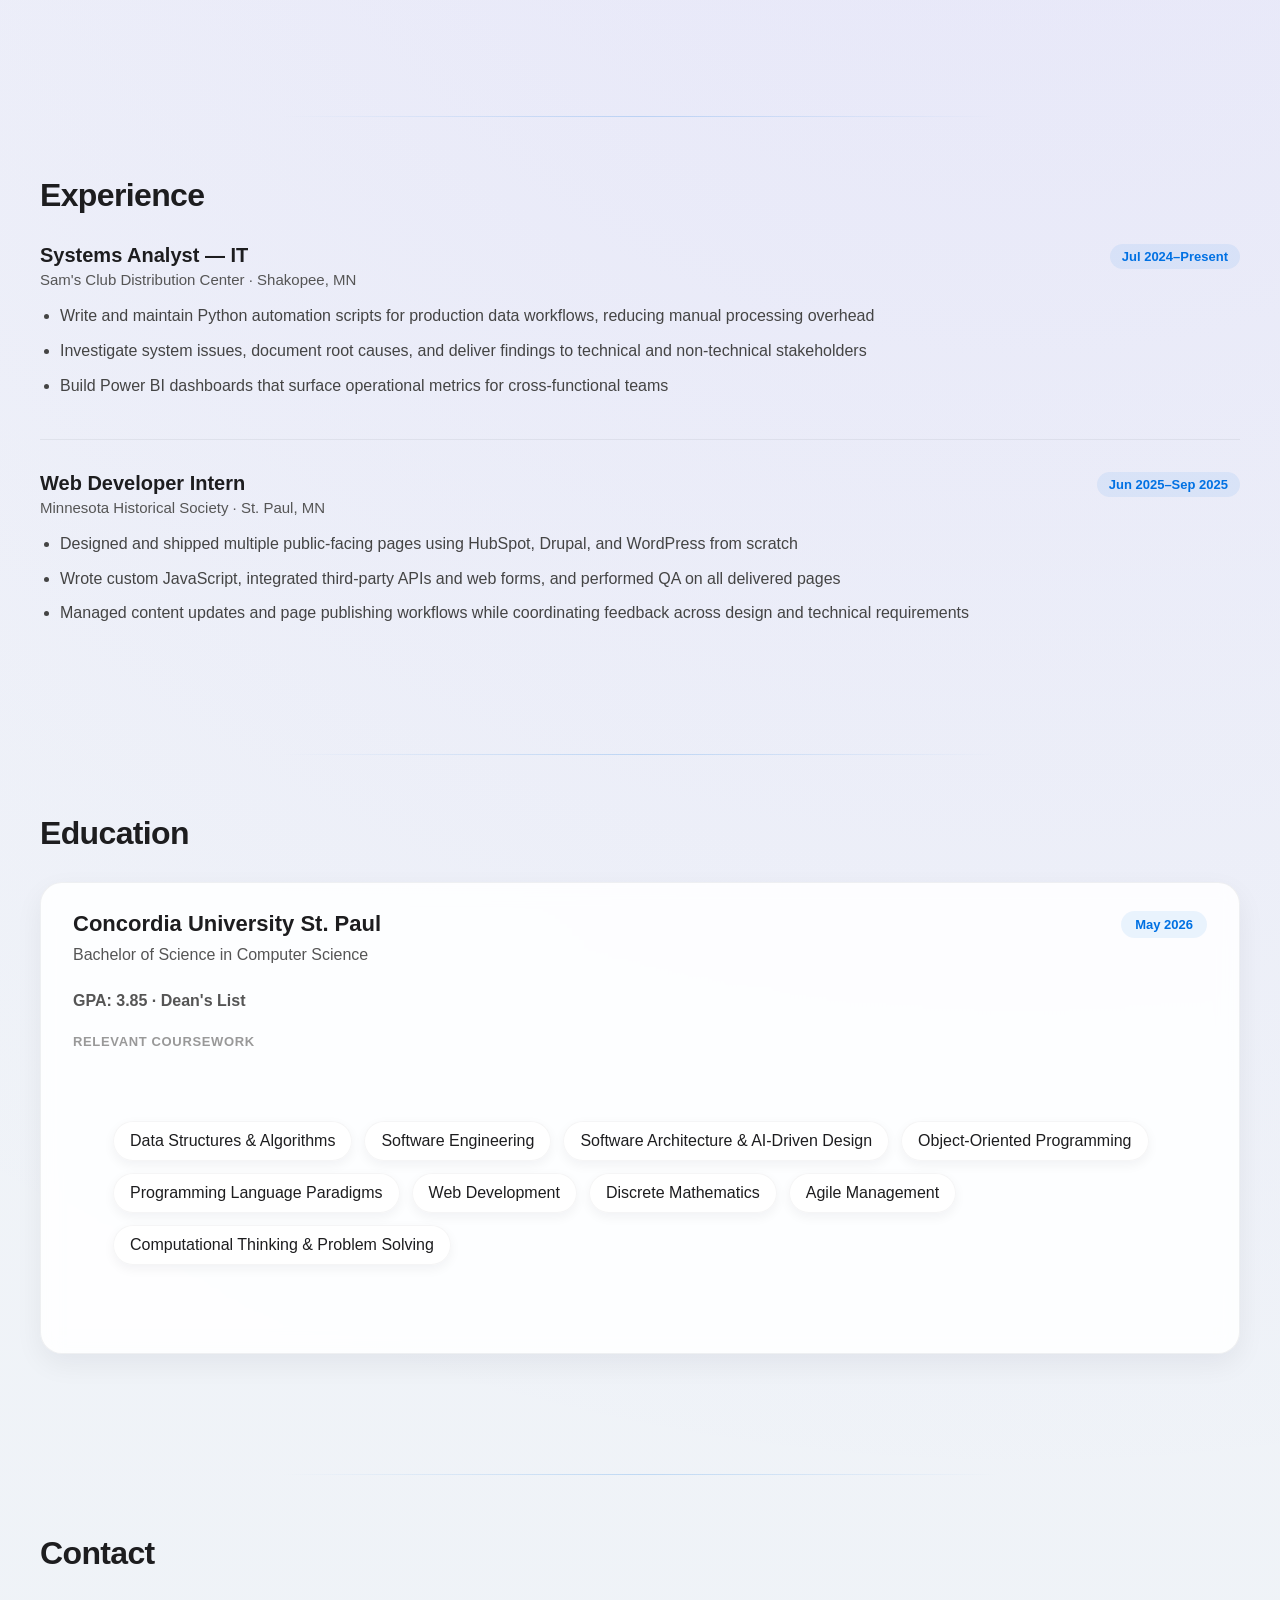
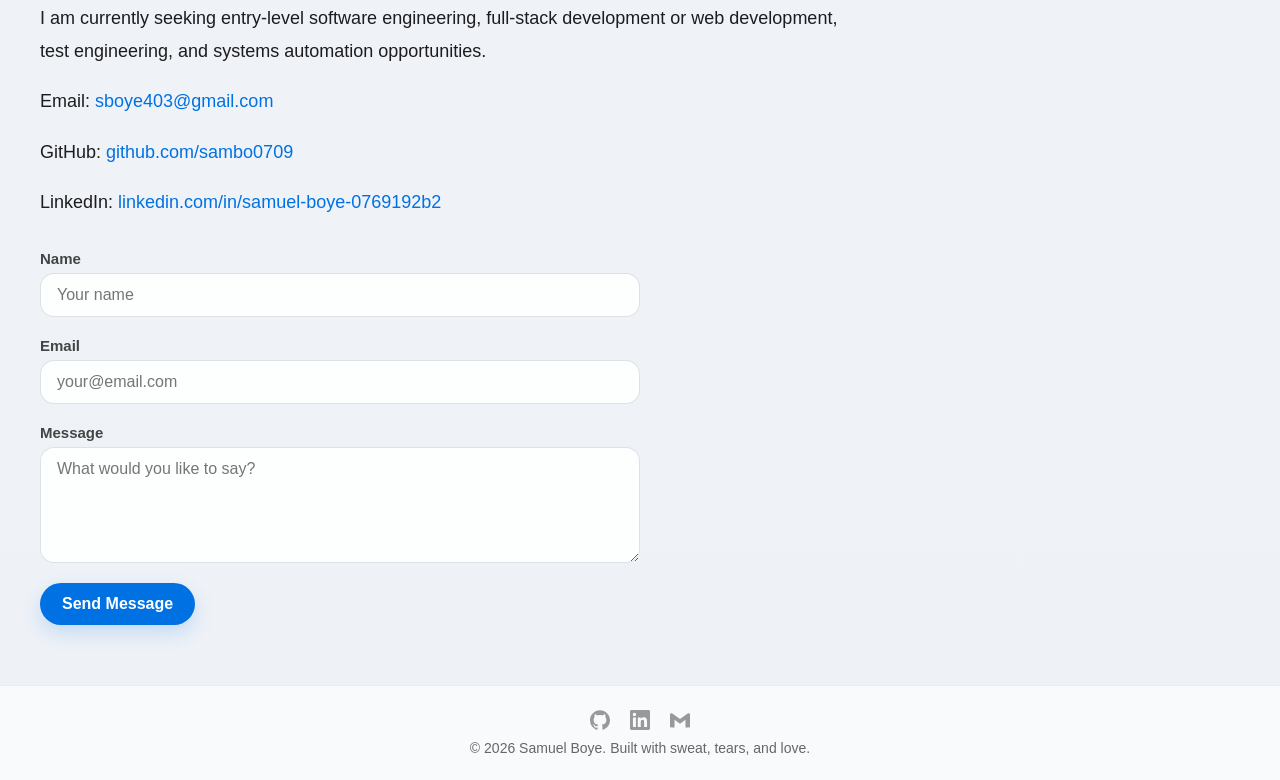
==== commit efcf70bb: "added more info to the contact me section" ====
--- a/index.html
+++ b/index.html
@@ -296,7 +296,7 @@
   <section id="contact">
     <h2>Contact</h2>
     <p>
-      I am currently seeking entry-level software engineering, full-stack development,
+      I am currently seeking entry-level software engineering, full-stack development or web development,
       test engineering, and systems automation opportunities.
     </p>
     <p>Email:
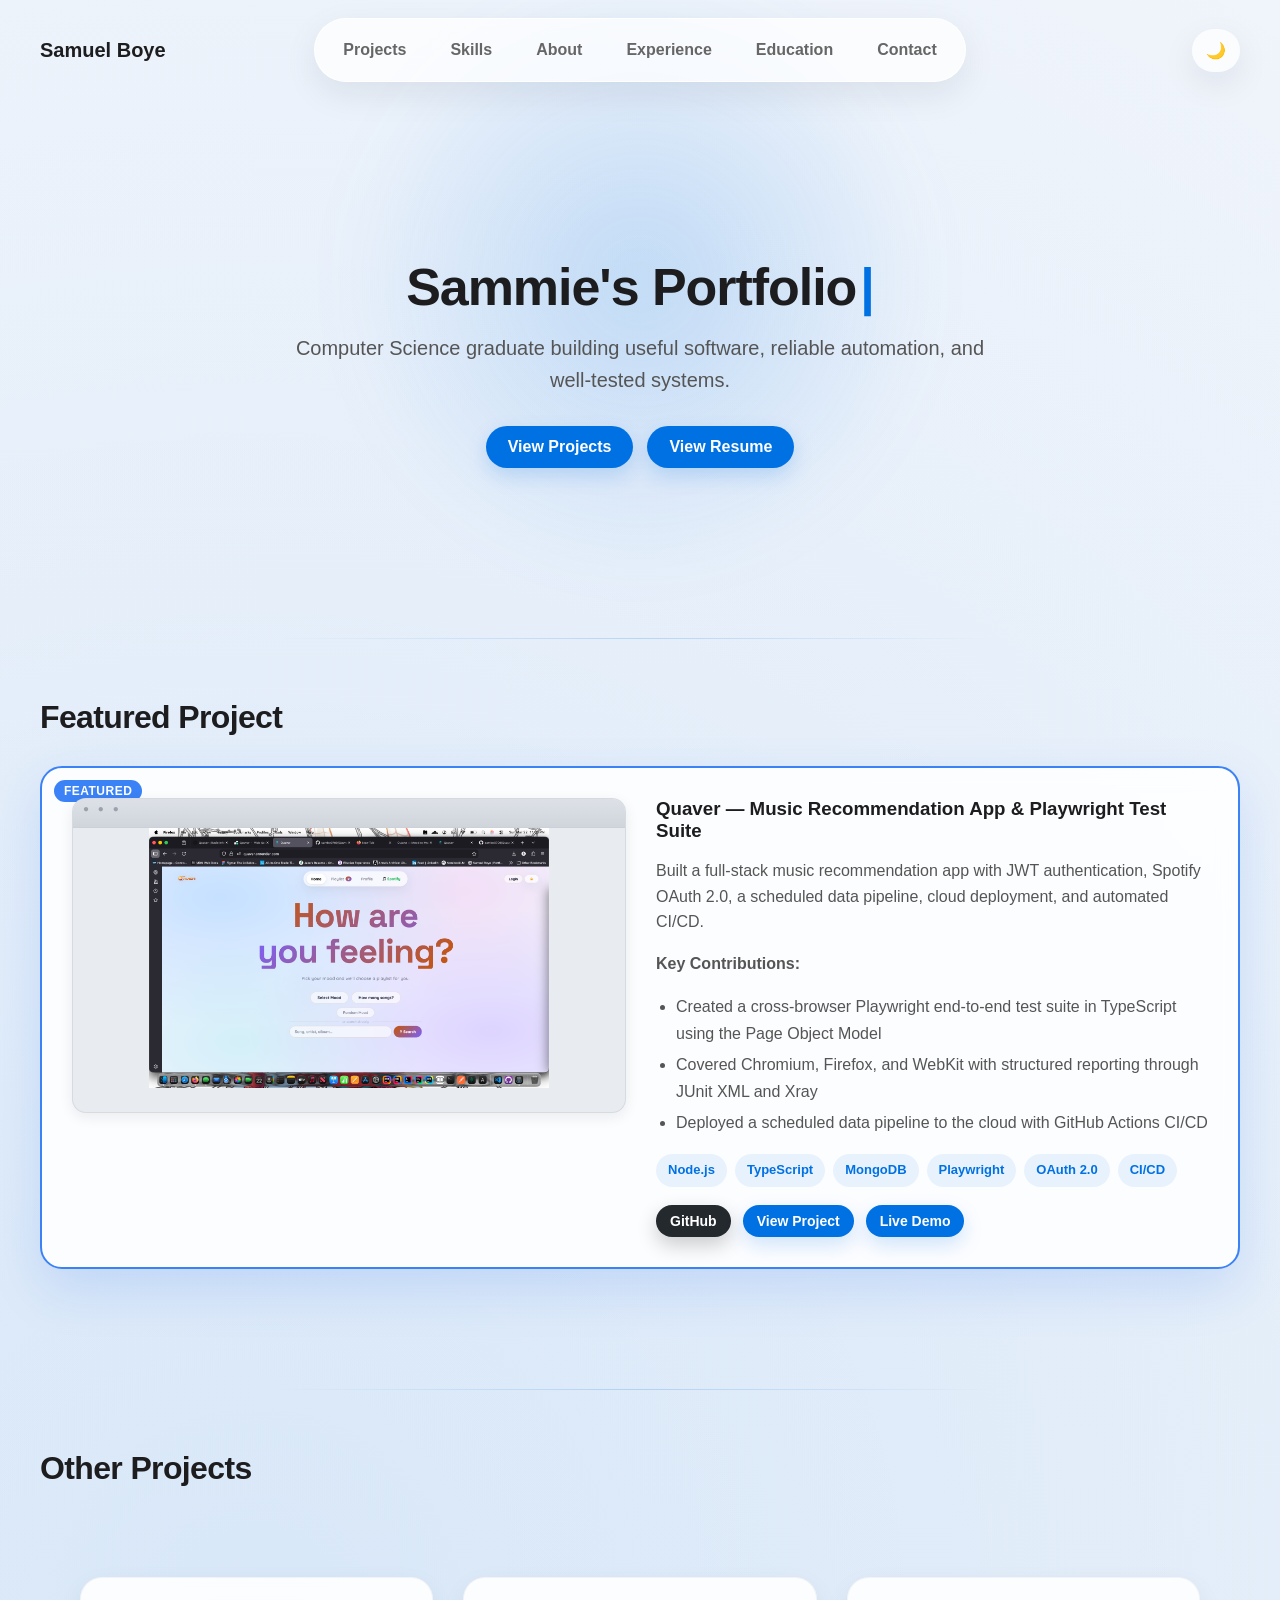
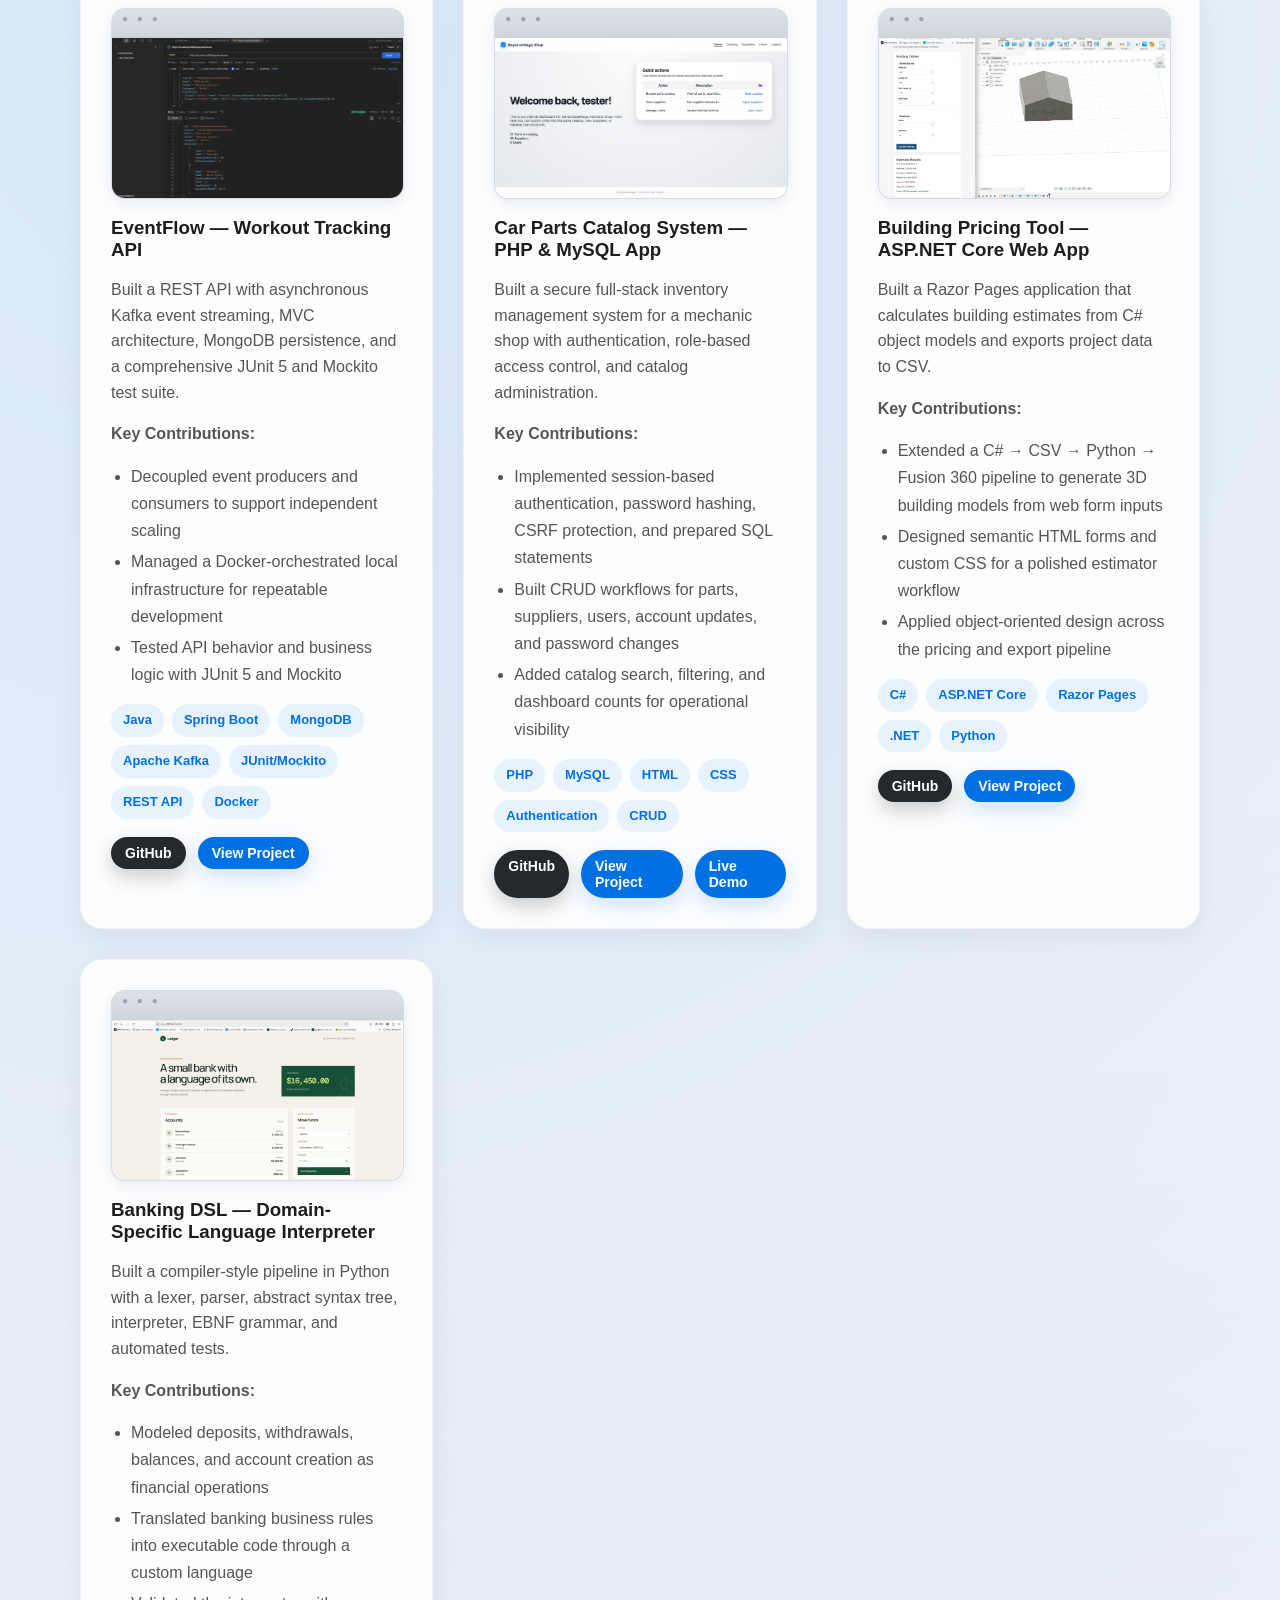
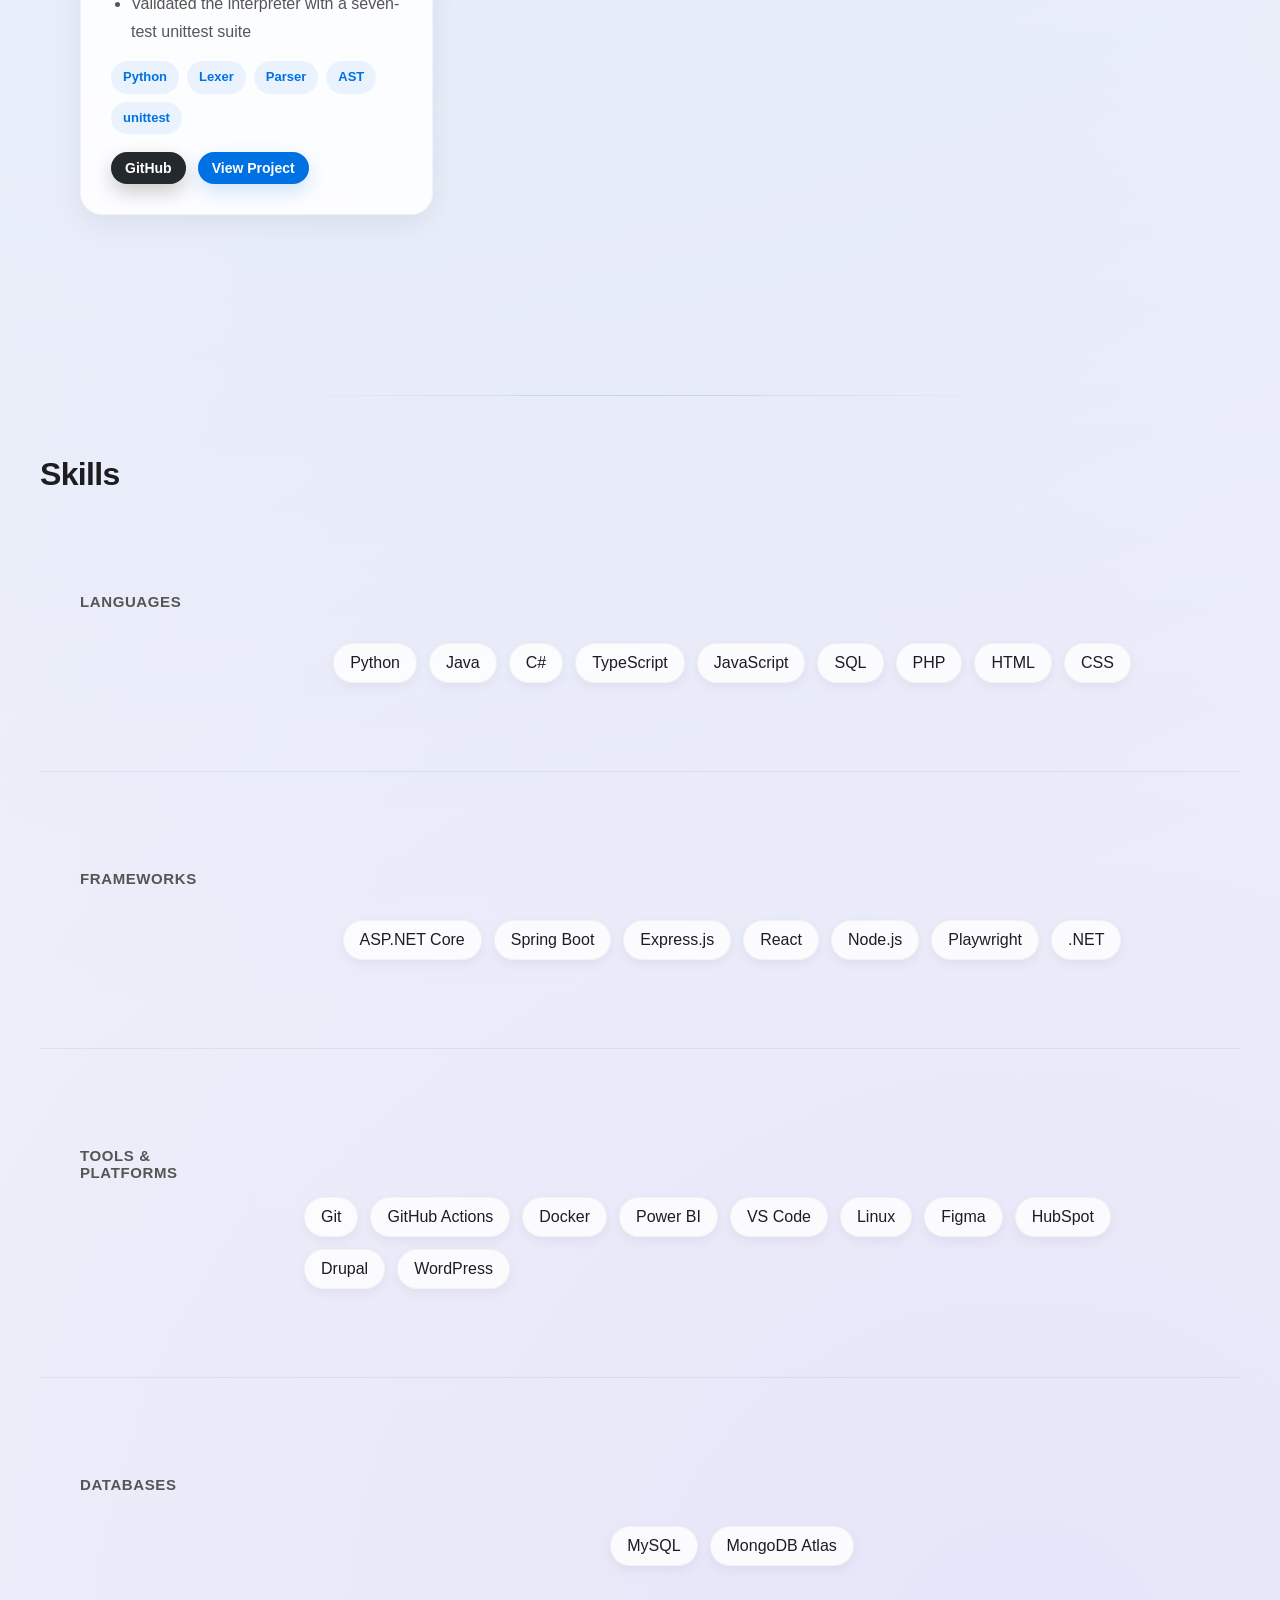
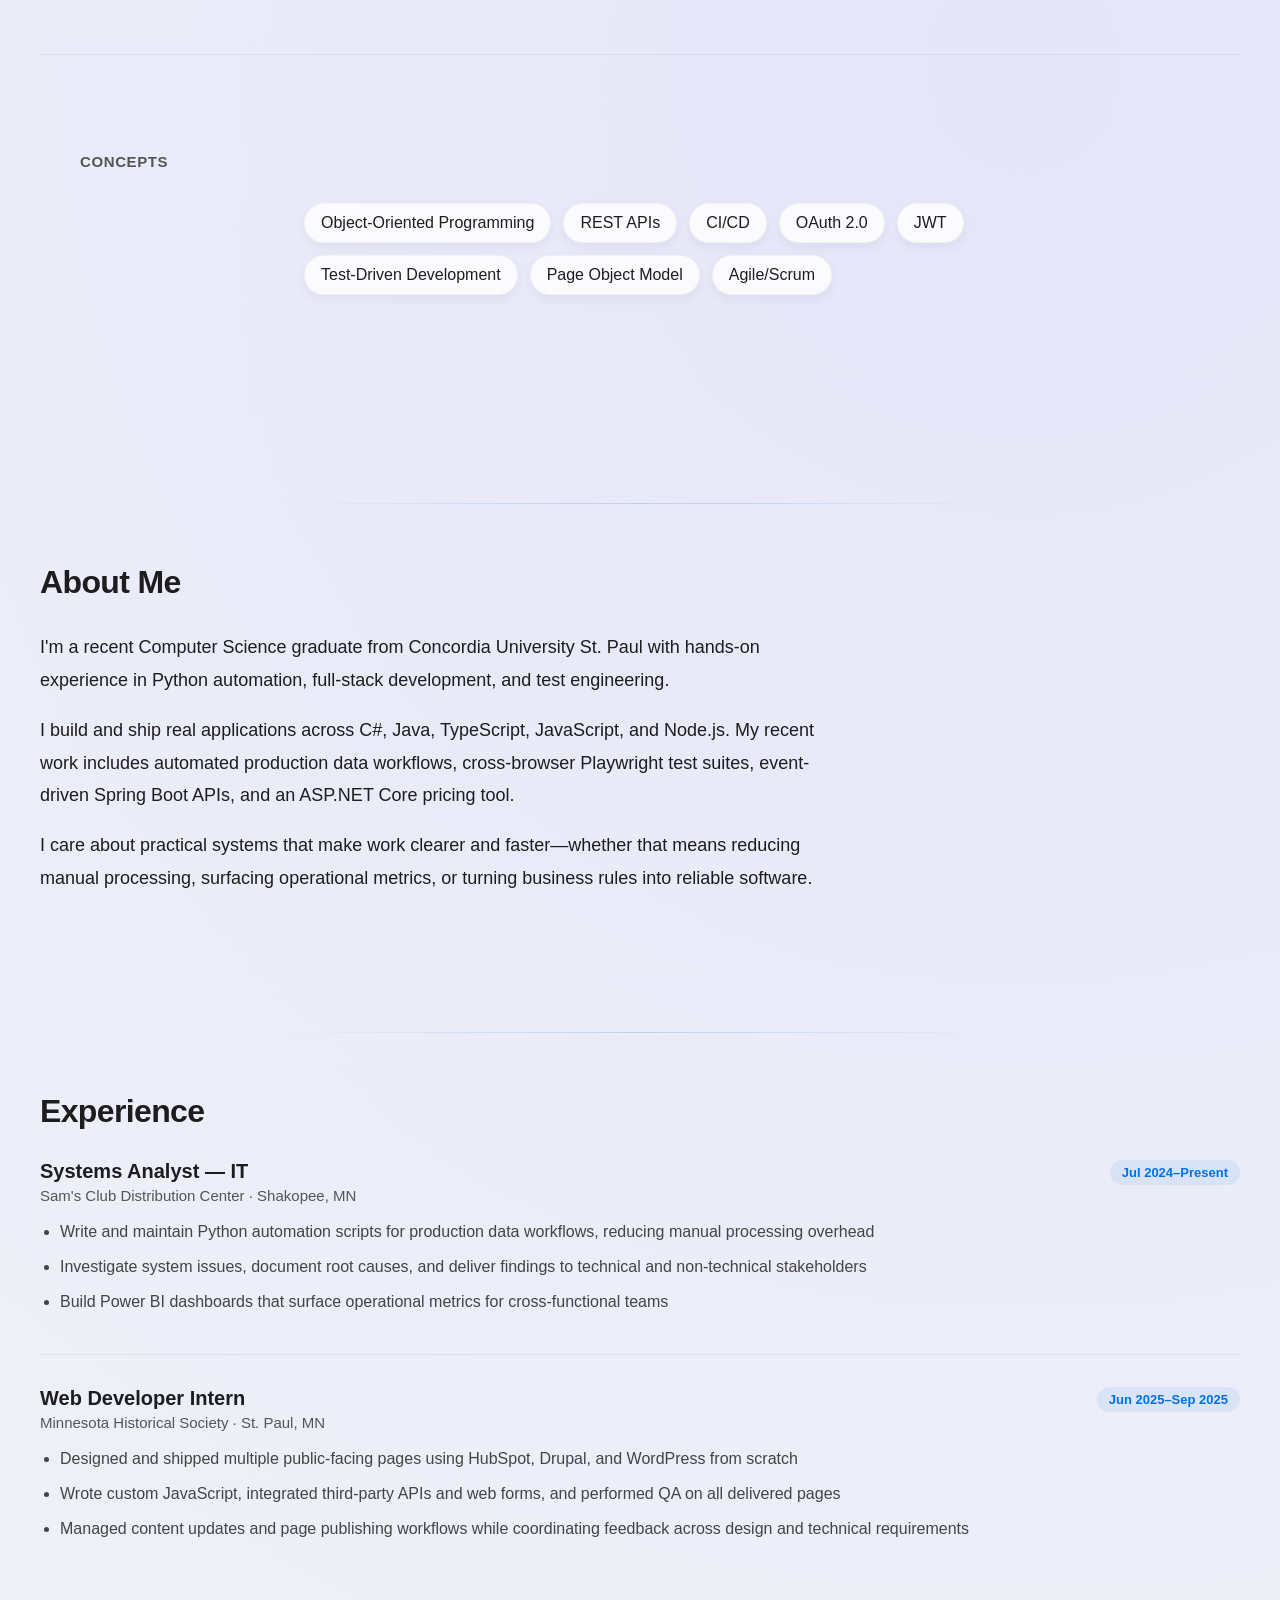
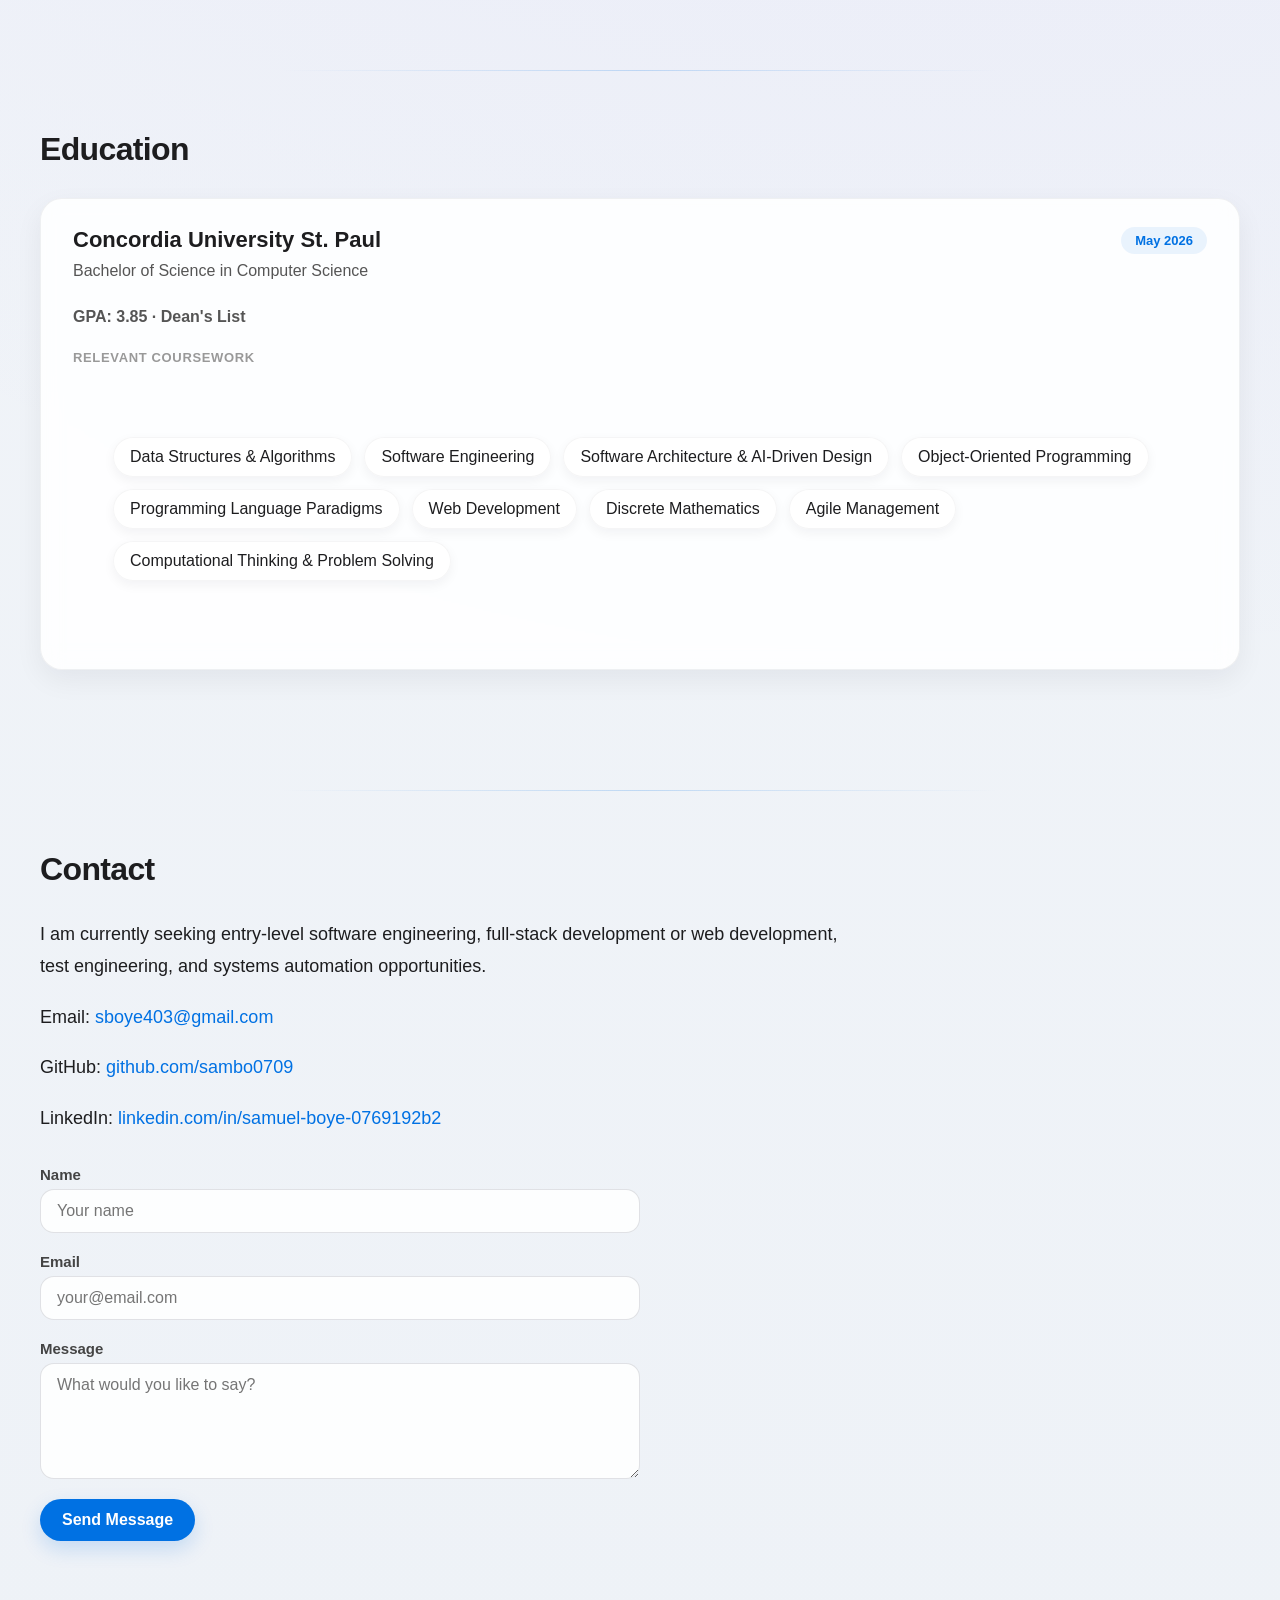
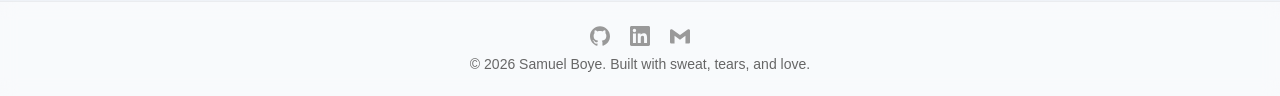
==== commit 5cd0c6d0: "added back some project" ====
--- a/index.html
+++ b/index.html
@@ -112,6 +112,34 @@
       </article>
 
       <article class="card">
+        <div class="project-image-wrap"><img src="images/car-parts-catalog.png" alt="Car Parts Catalog System dashboard screenshot" class="project-image"></div>
+        <h3>Car Parts Catalog System — PHP &amp; MySQL App</h3>
+        <p>
+          Built a secure full-stack inventory management system for a mechanic shop with
+          authentication, role-based access control, and catalog administration.
+        </p>
+        <p><strong>Key Contributions:</strong></p>
+        <ul>
+          <li>Implemented session-based authentication, password hashing, CSRF protection, and prepared SQL statements</li>
+          <li>Built CRUD workflows for parts, suppliers, users, account updates, and password changes</li>
+          <li>Added catalog search, filtering, and dashboard counts for operational visibility</li>
+        </ul>
+        <p class="project-tags">
+          <span>PHP</span>
+          <span>MySQL</span>
+          <span>HTML</span>
+          <span>CSS</span>
+          <span>Authentication</span>
+          <span>CRUD</span>
+        </p>
+        <nav class="project-links" aria-label="Car Parts Catalog System links">
+          <a href="https://github.com/sambo0709/Fullsatck-internal-inventory-system" target="_blank" rel="noopener noreferrer" class="github-btn">GitHub</a>
+          <a href="projects/car-parts-catalog.html" class="demo-btn">View Project</a>
+          <a href="https://boyeleenaga.csp-server-class.org/dashboard.php" target="_blank" rel="noopener noreferrer" class="demo-btn">Live Demo</a>
+        </nav>
+      </article>
+
+      <article class="card">
         <div class="project-image-wrap"><img src="images/building-pricing-tool.png" alt="Building Pricing Tool web estimator and generated Fusion 360 model" class="project-image"></div>
         <h3>Building Pricing Tool — ASP.NET Core Web App</h3>
         <p>
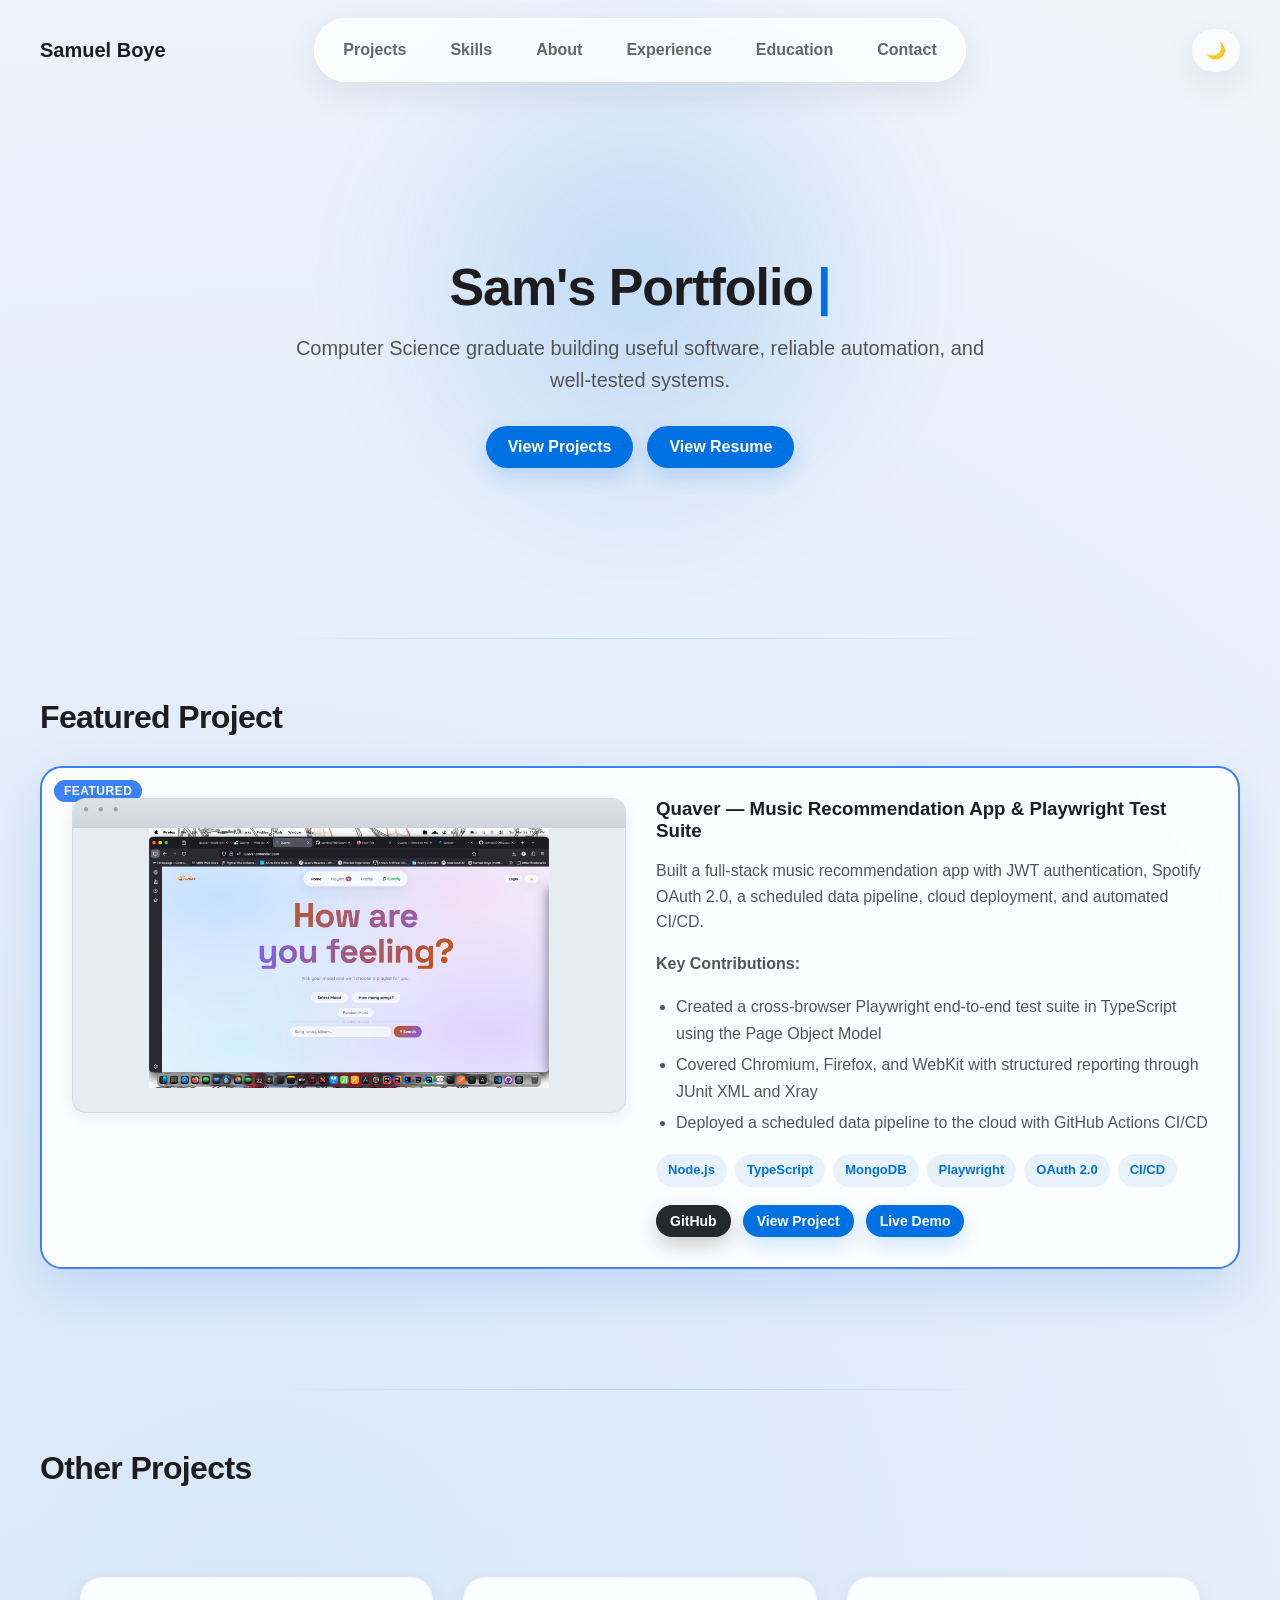
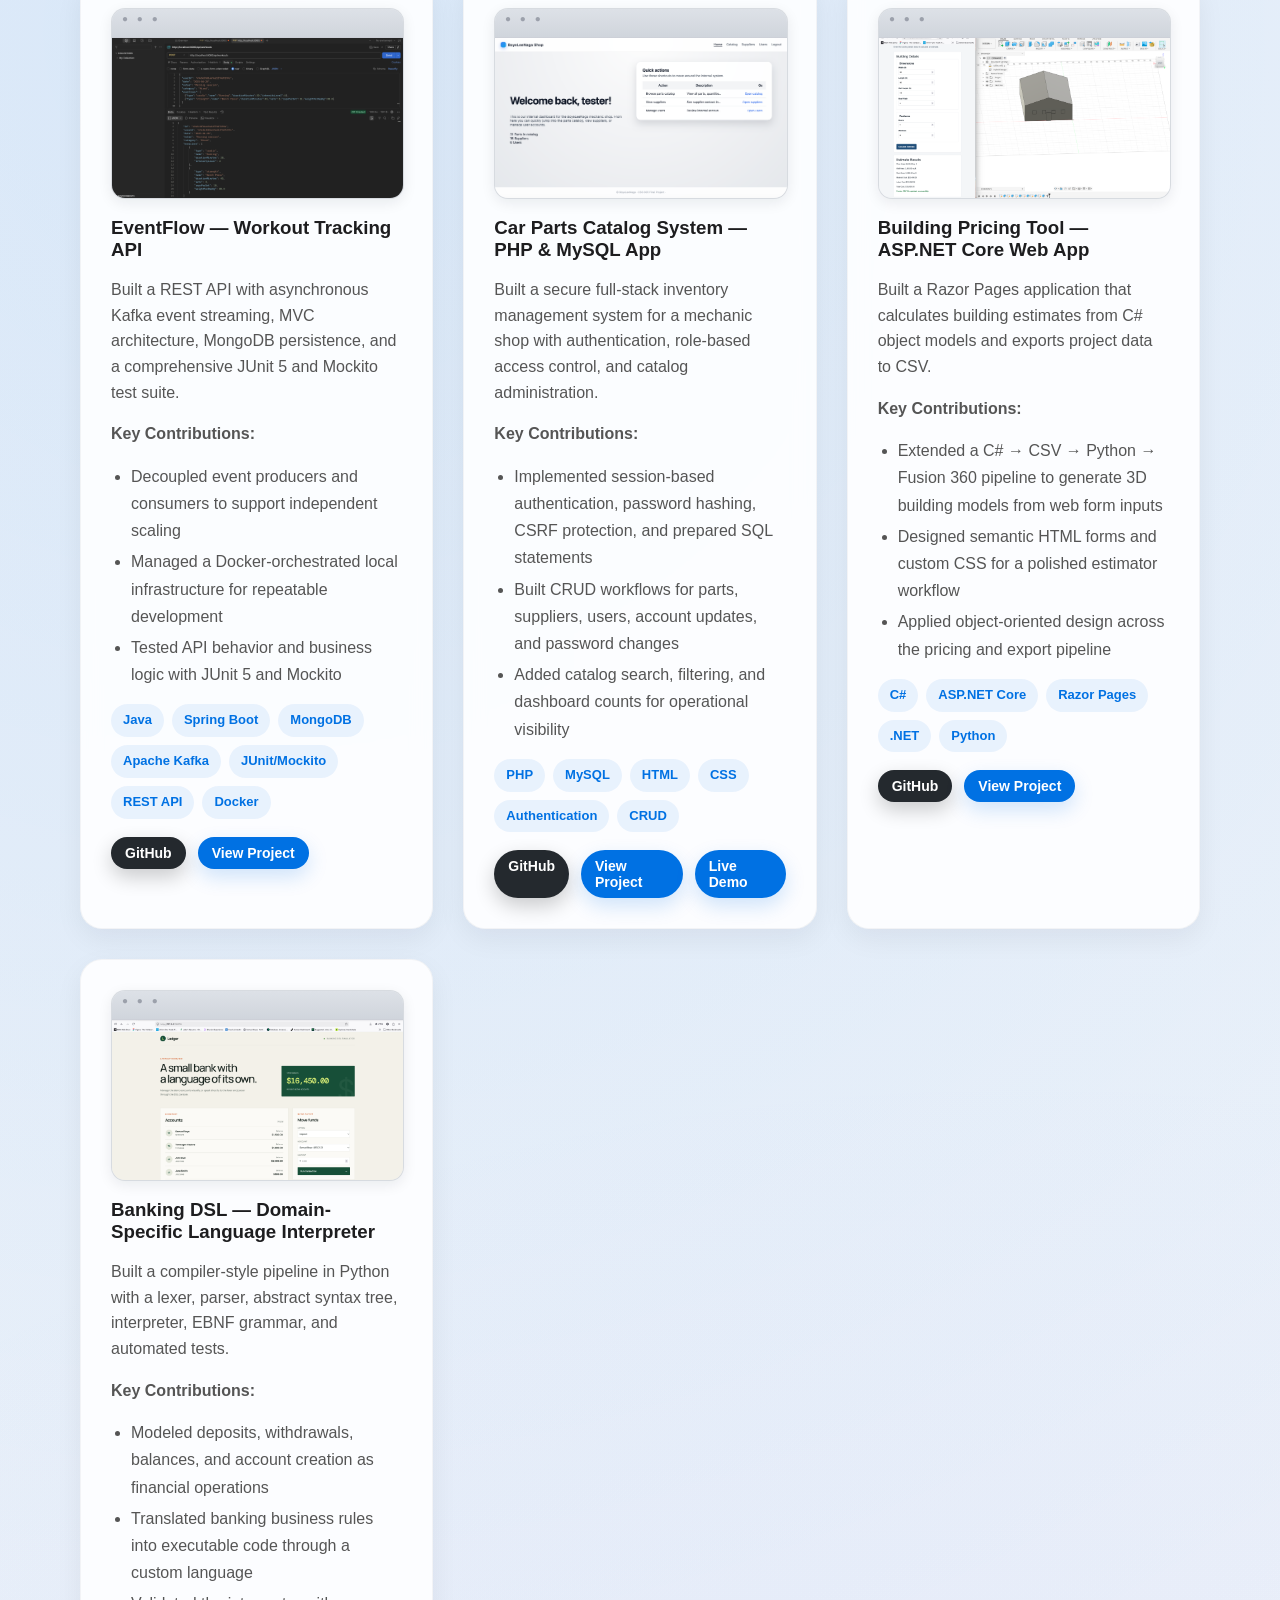
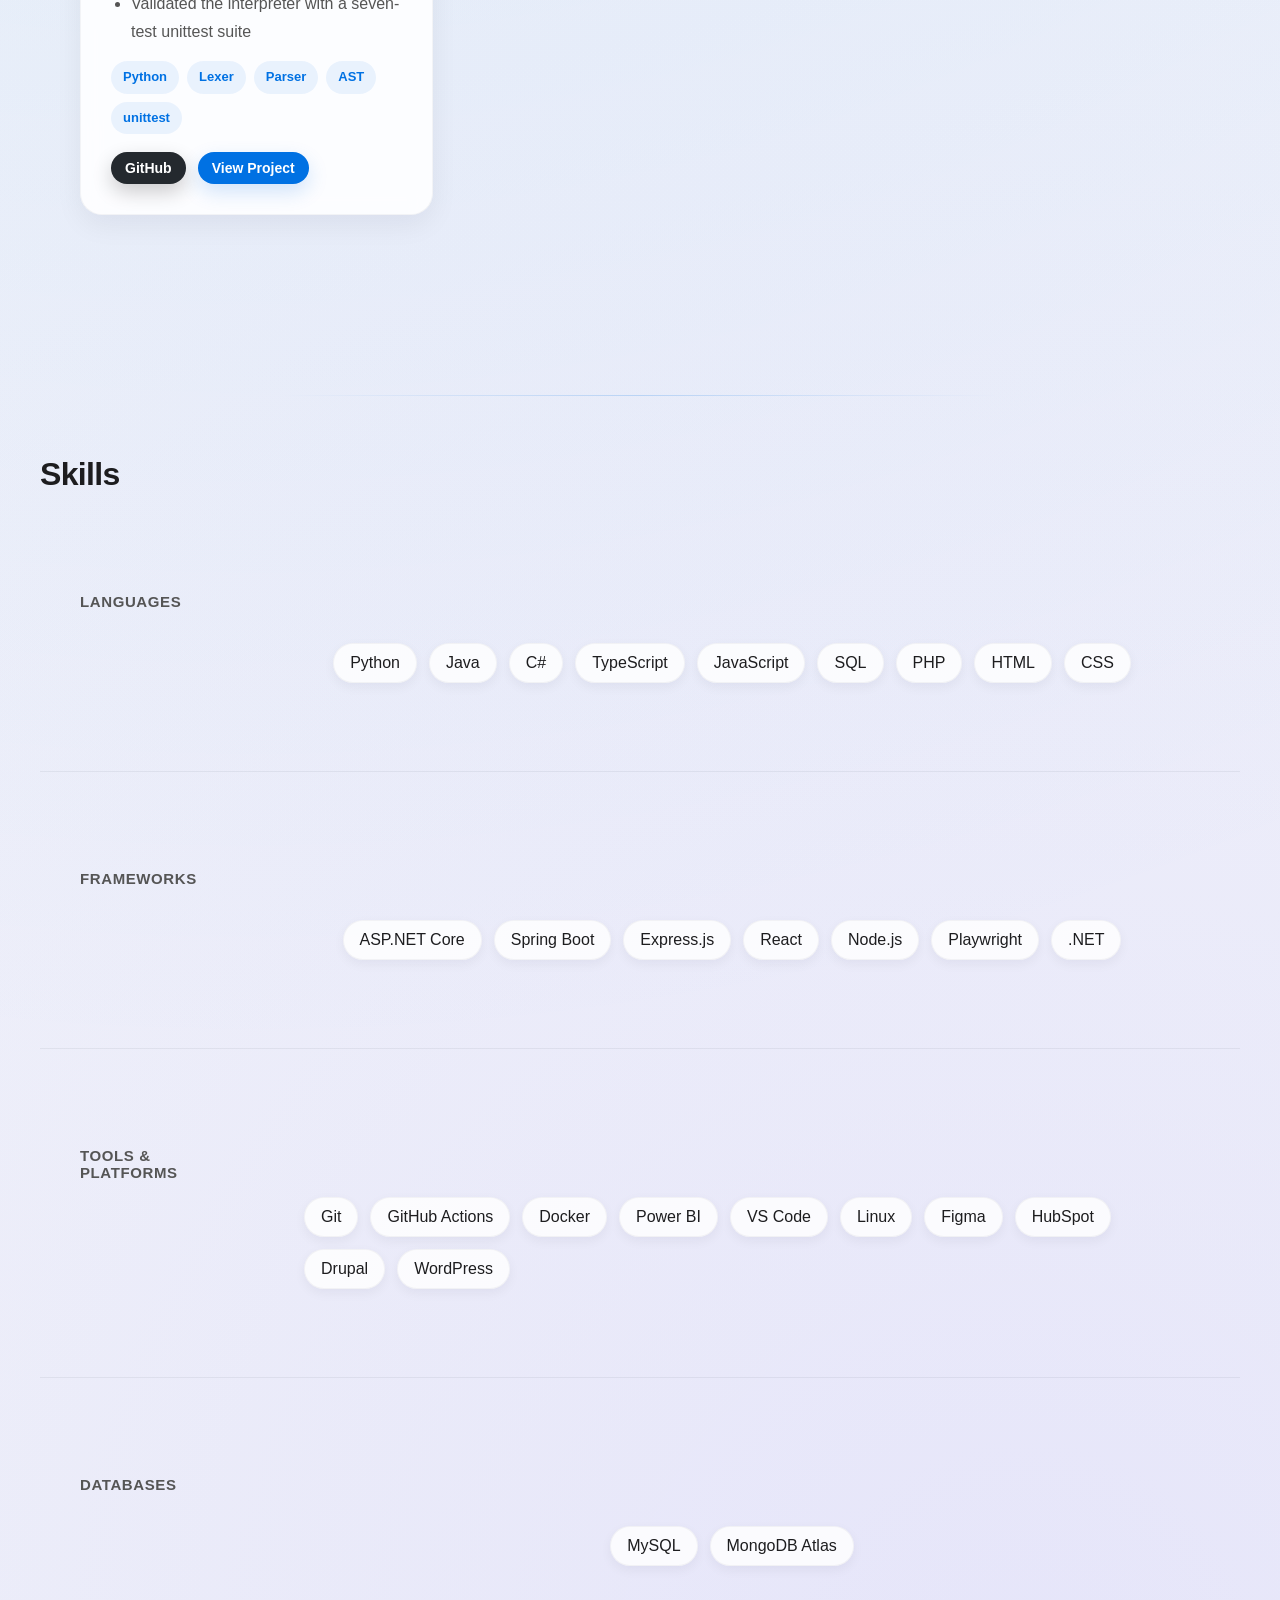
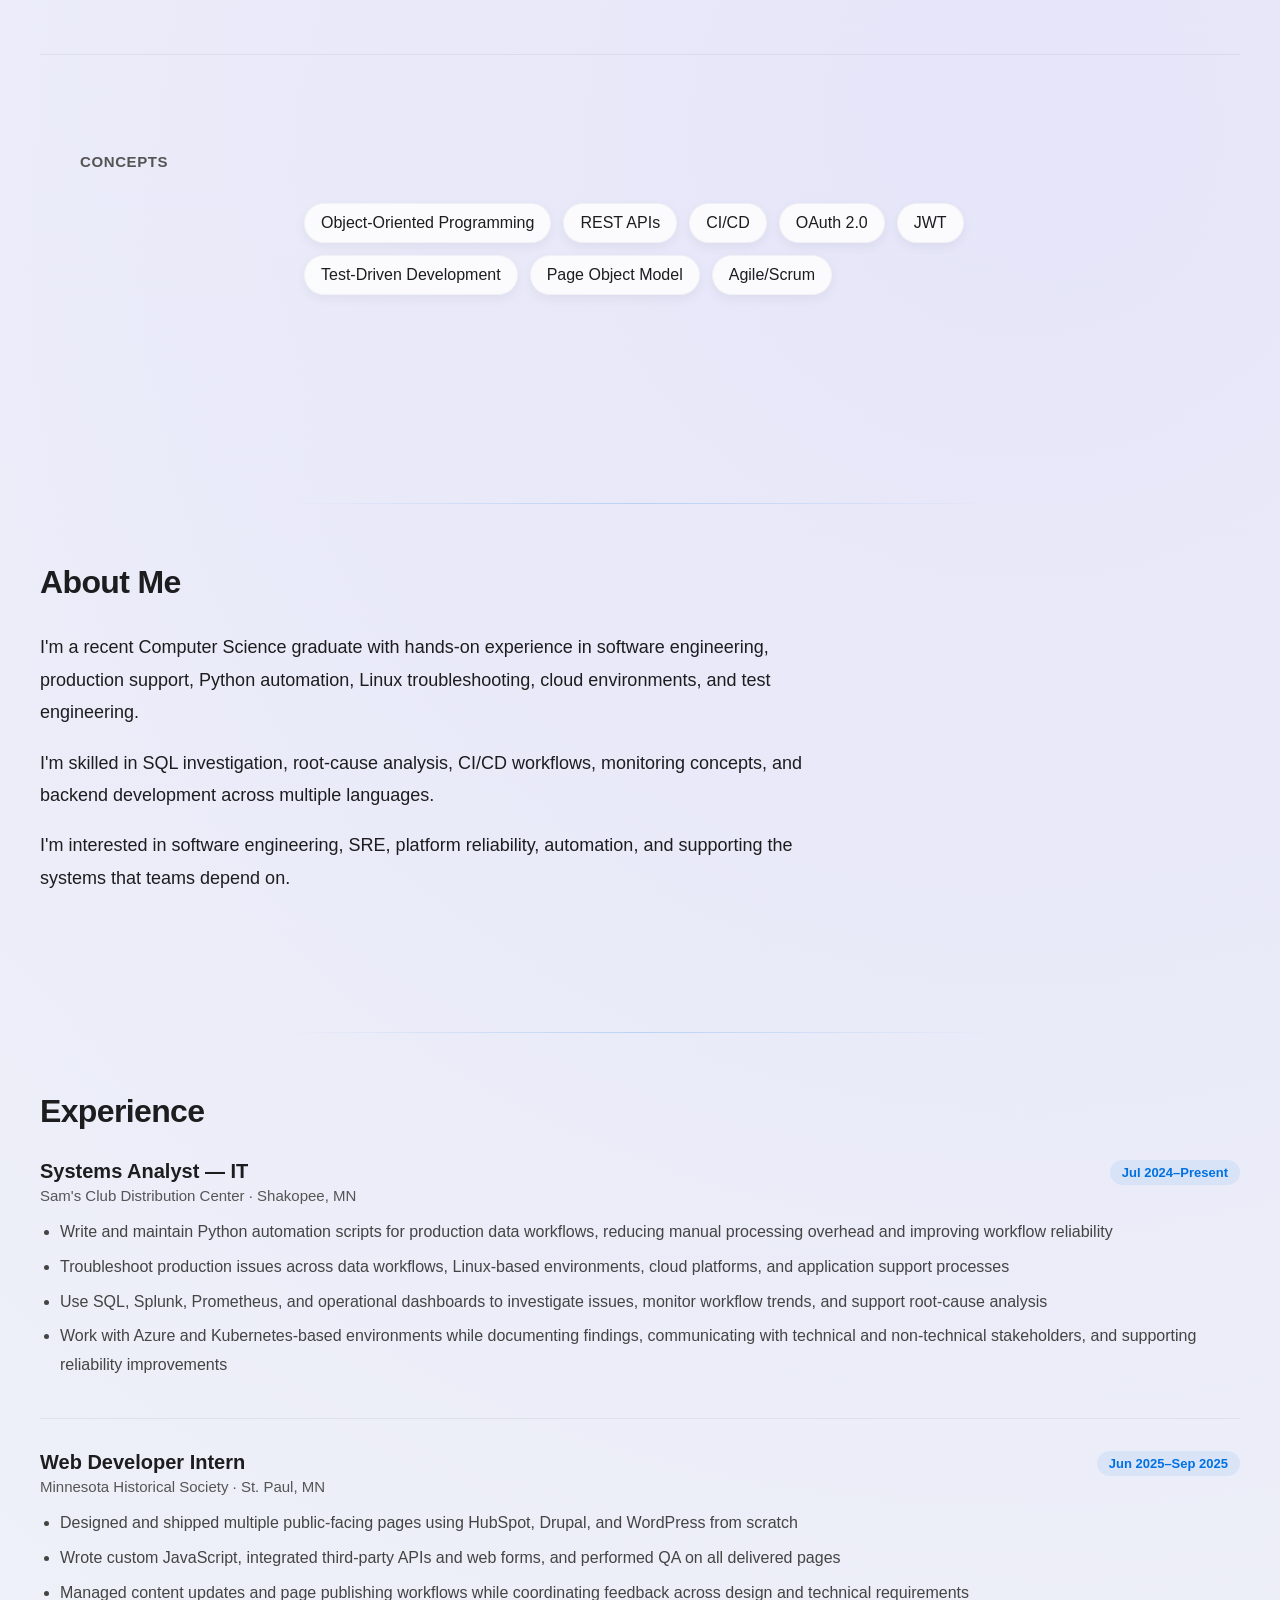
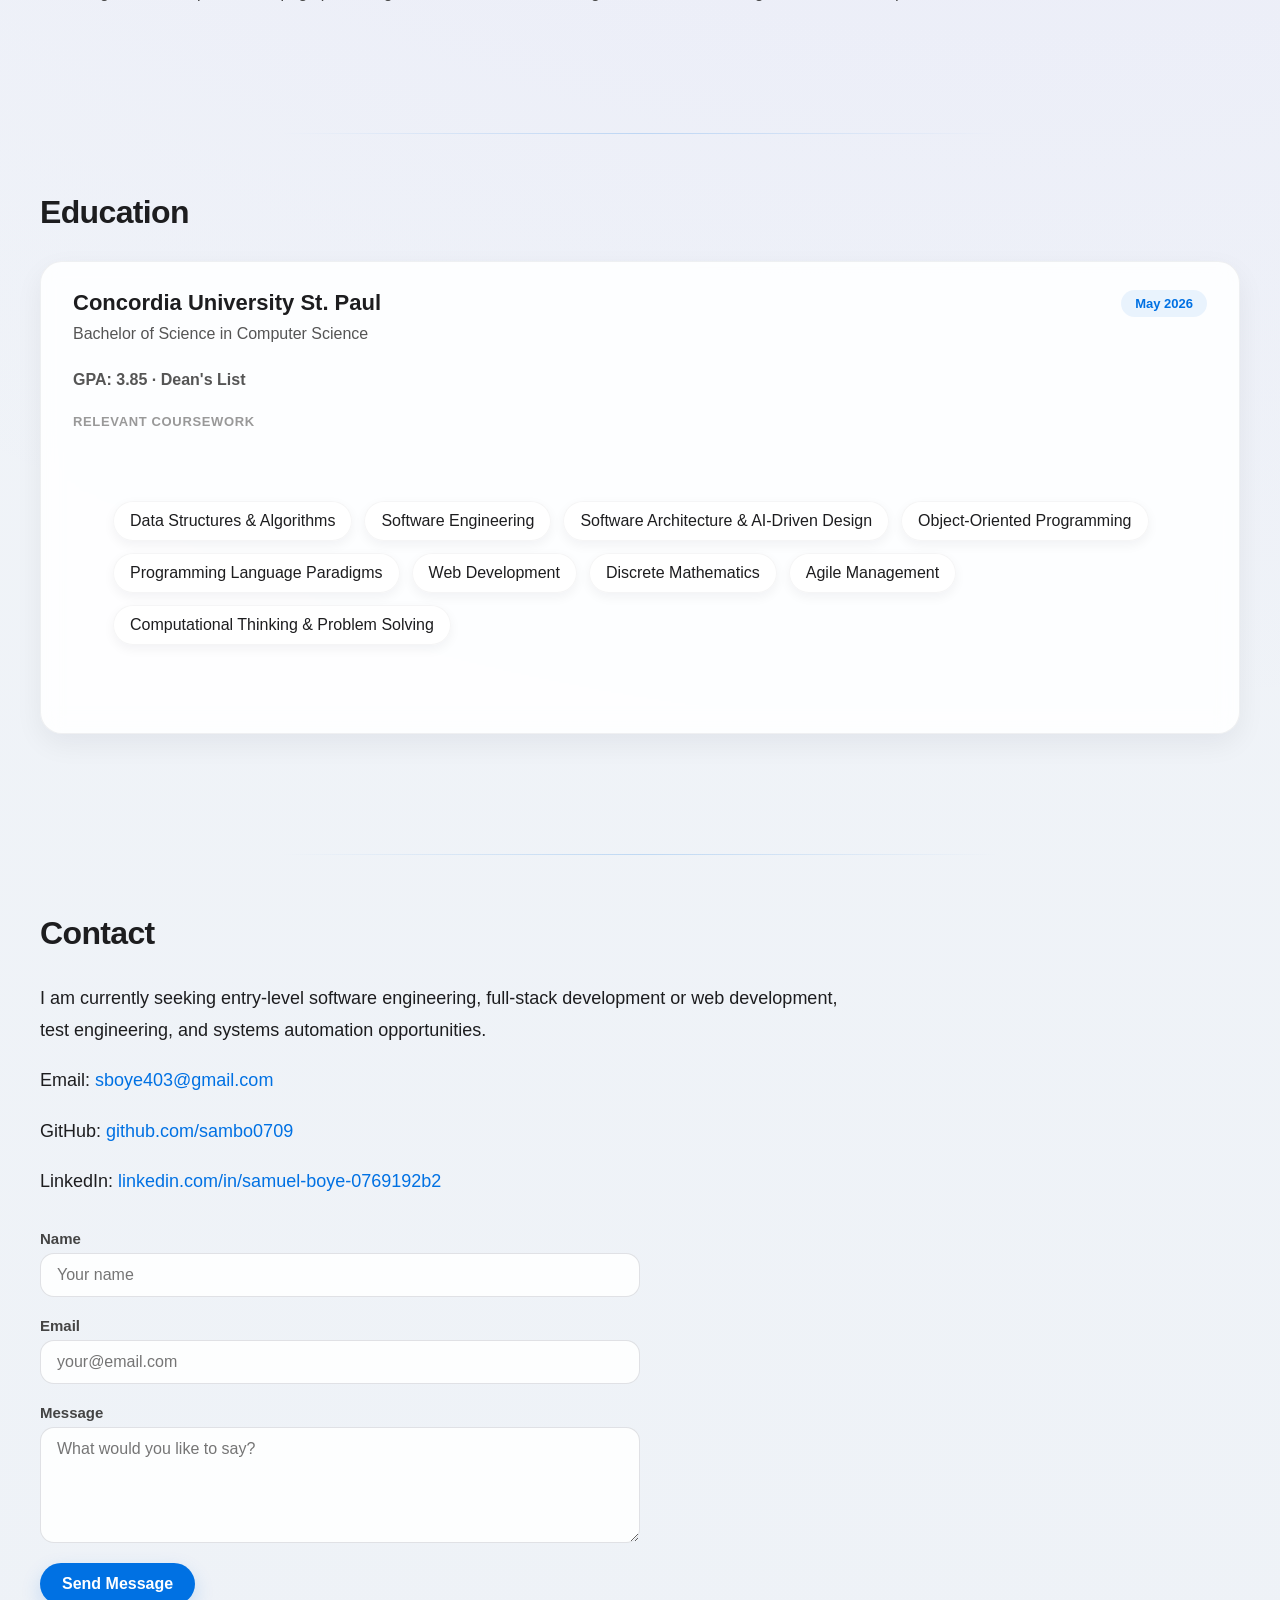
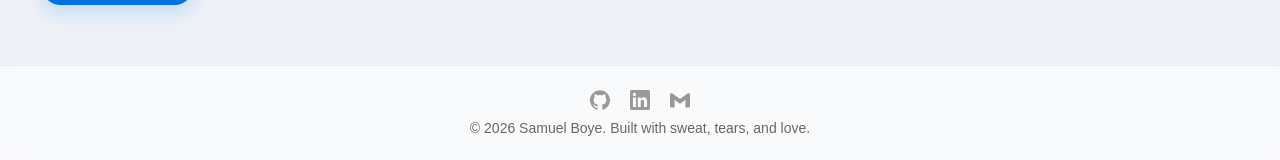
==== commit cce866db: "little fixes" ====
--- a/index.html
+++ b/index.html
@@ -243,18 +243,17 @@
   <section id="about">
     <h2>About Me</h2>
     <p>
-      I'm a recent Computer Science graduate from Concordia University St. Paul with
-      hands-on experience in Python automation, full-stack development, and test engineering.
+      I'm a recent Computer Science graduate with hands-on experience in software engineering,
+      production support, Python automation, Linux troubleshooting, cloud environments, and
+      test engineering.
     </p>
     <p>
-      I build and ship real applications across C#, Java, TypeScript, JavaScript, and Node.js.
-      My recent work includes automated production data workflows, cross-browser Playwright
-      test suites, event-driven Spring Boot APIs, and an ASP.NET Core pricing tool.
+      I'm skilled in SQL investigation, root-cause analysis, CI/CD workflows, monitoring
+      concepts, and backend development across multiple languages.
     </p>
     <p>
-      I care about practical systems that make work clearer and faster—whether that means
-      reducing manual processing, surfacing operational metrics, or turning business rules
-      into reliable software.
+      I'm interested in software engineering, SRE, platform reliability, automation, and
+      supporting the systems that teams depend on.
     </p>
   </section>
 
@@ -271,9 +270,10 @@
           <span class="experience-date">Jul 2024–Present</span>
         </div>
         <ul>
-          <li>Write and maintain Python automation scripts for production data workflows, reducing manual processing overhead</li>
-          <li>Investigate system issues, document root causes, and deliver findings to technical and non-technical stakeholders</li>
-          <li>Build Power BI dashboards that surface operational metrics for cross-functional teams</li>
+          <li>Write and maintain Python automation scripts for production data workflows, reducing manual processing overhead and improving workflow reliability</li>
+          <li>Troubleshoot production issues across data workflows, Linux-based environments, cloud platforms, and application support processes</li>
+          <li>Use SQL, Splunk, Prometheus, and operational dashboards to investigate issues, monitor workflow trends, and support root-cause analysis</li>
+          <li>Work with Azure and Kubernetes-based environments while documenting findings, communicating with technical and non-technical stakeholders, and supporting reliability improvements</li>
         </ul>
       </div>
 
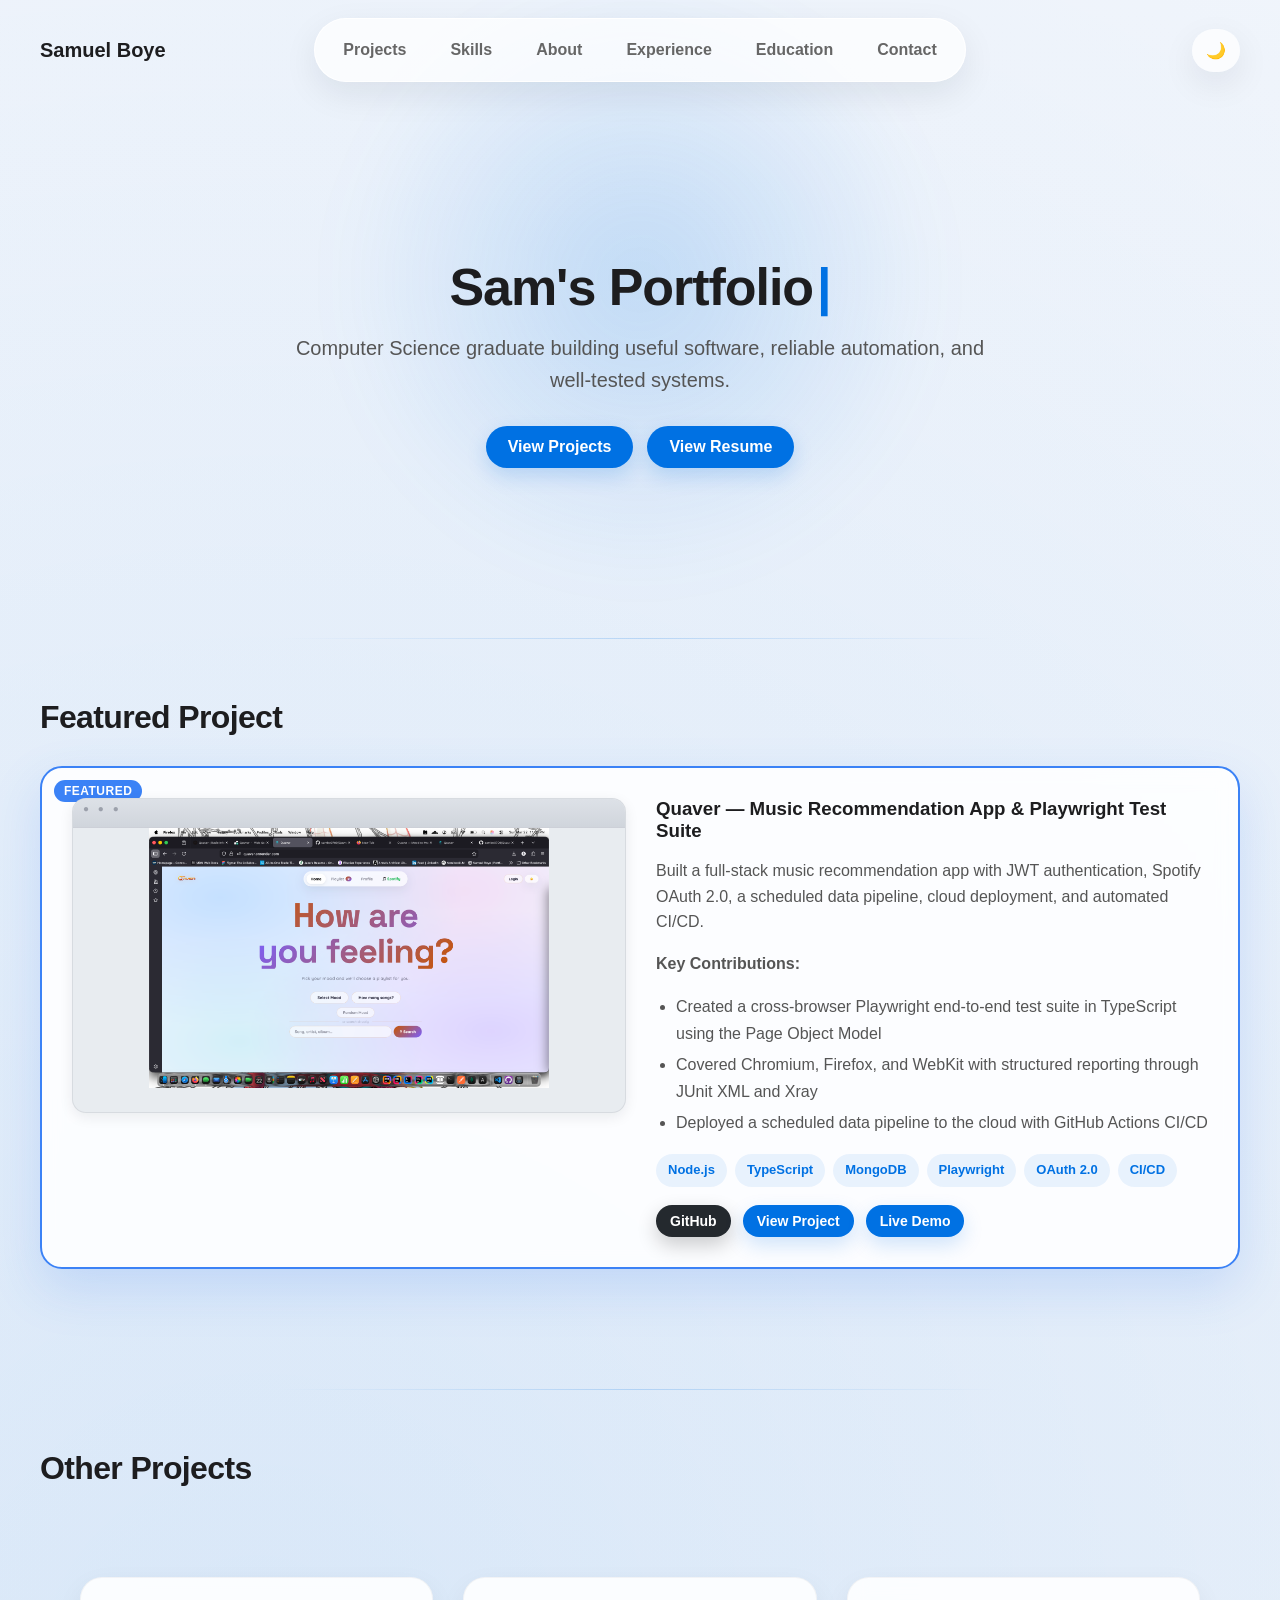
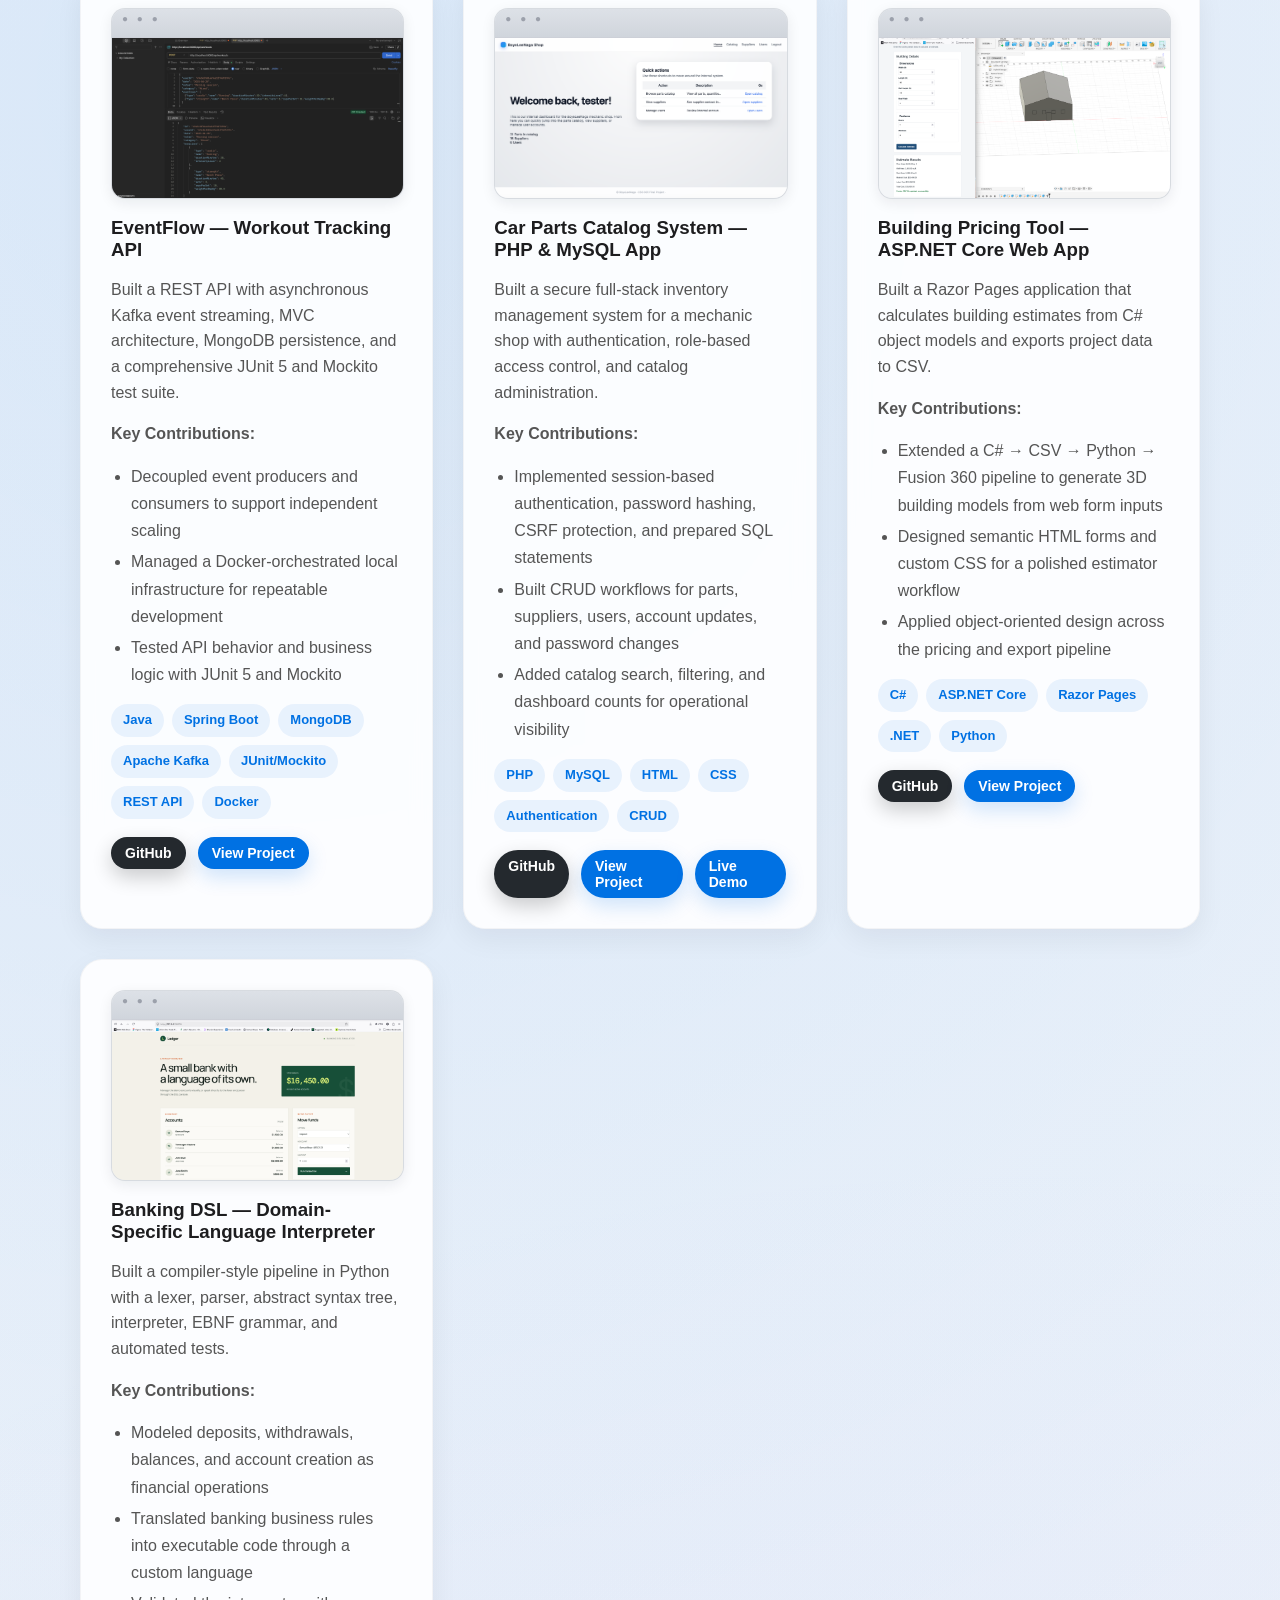
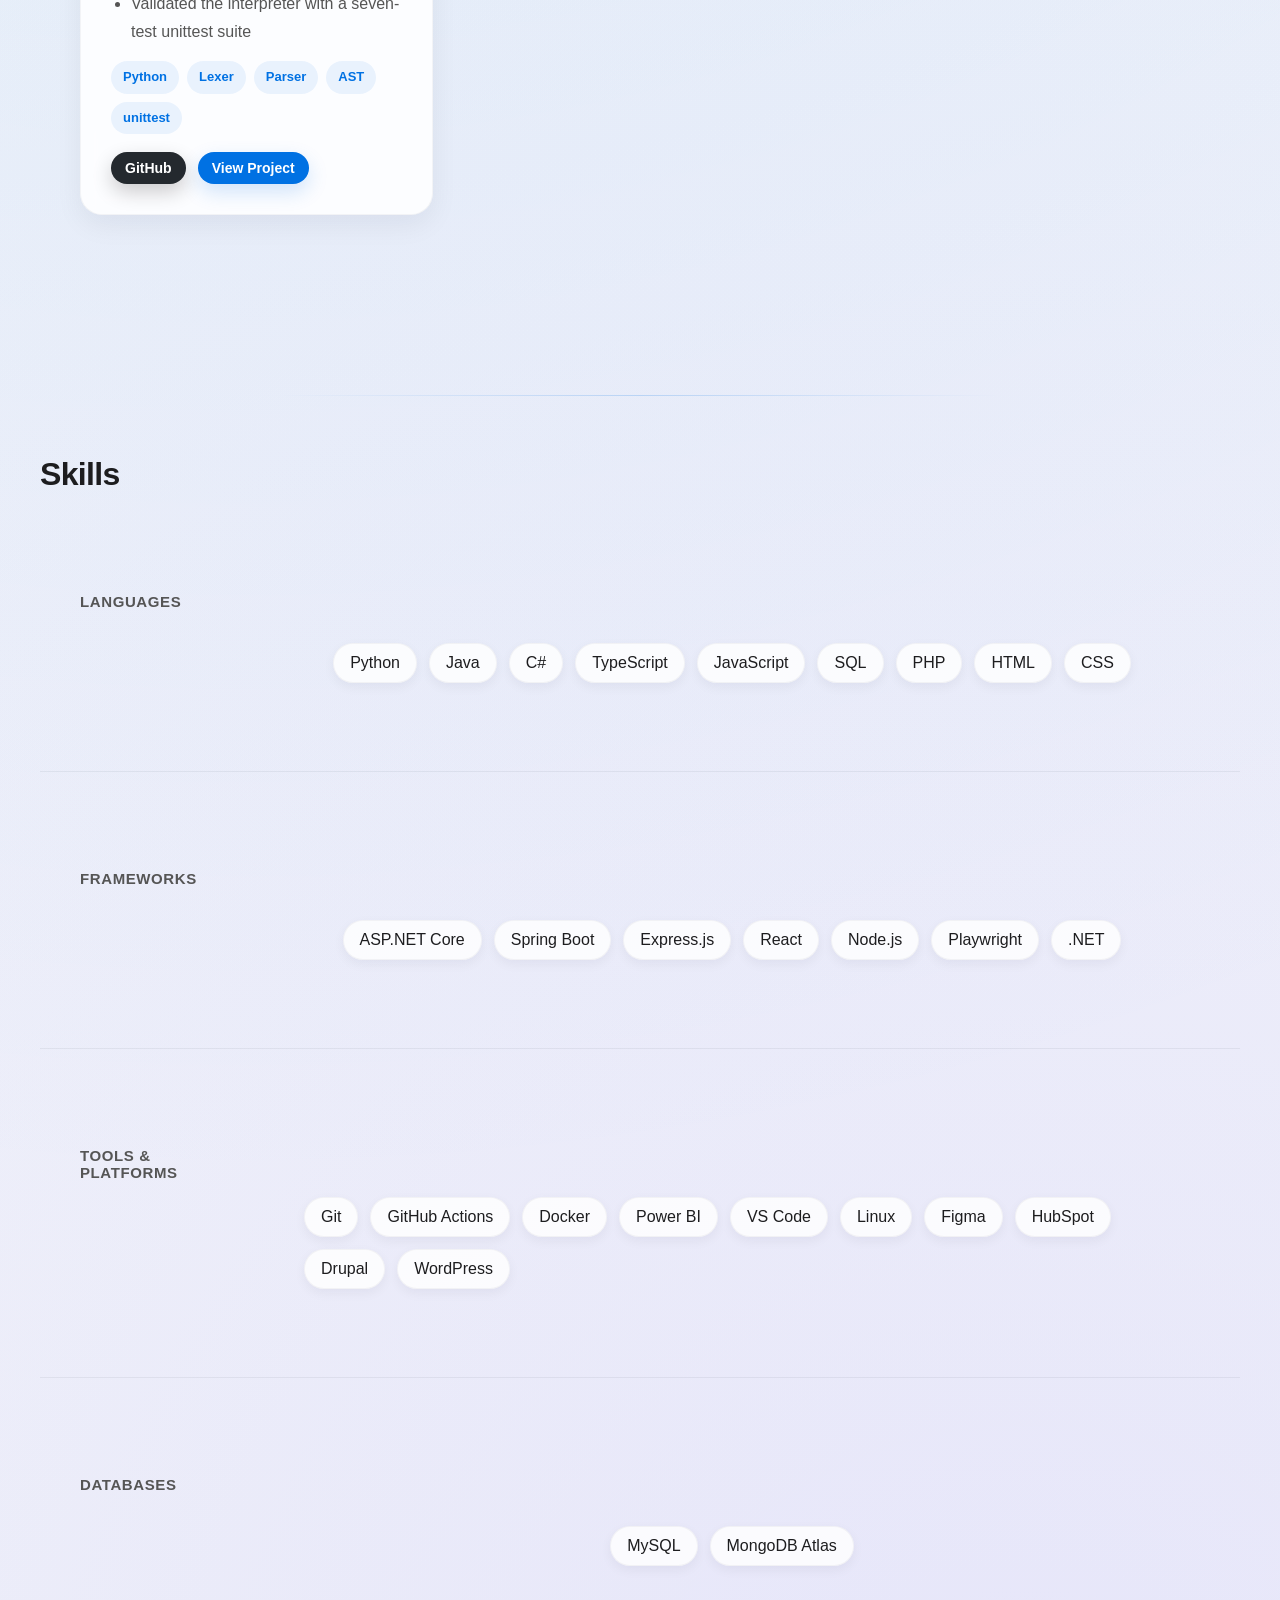
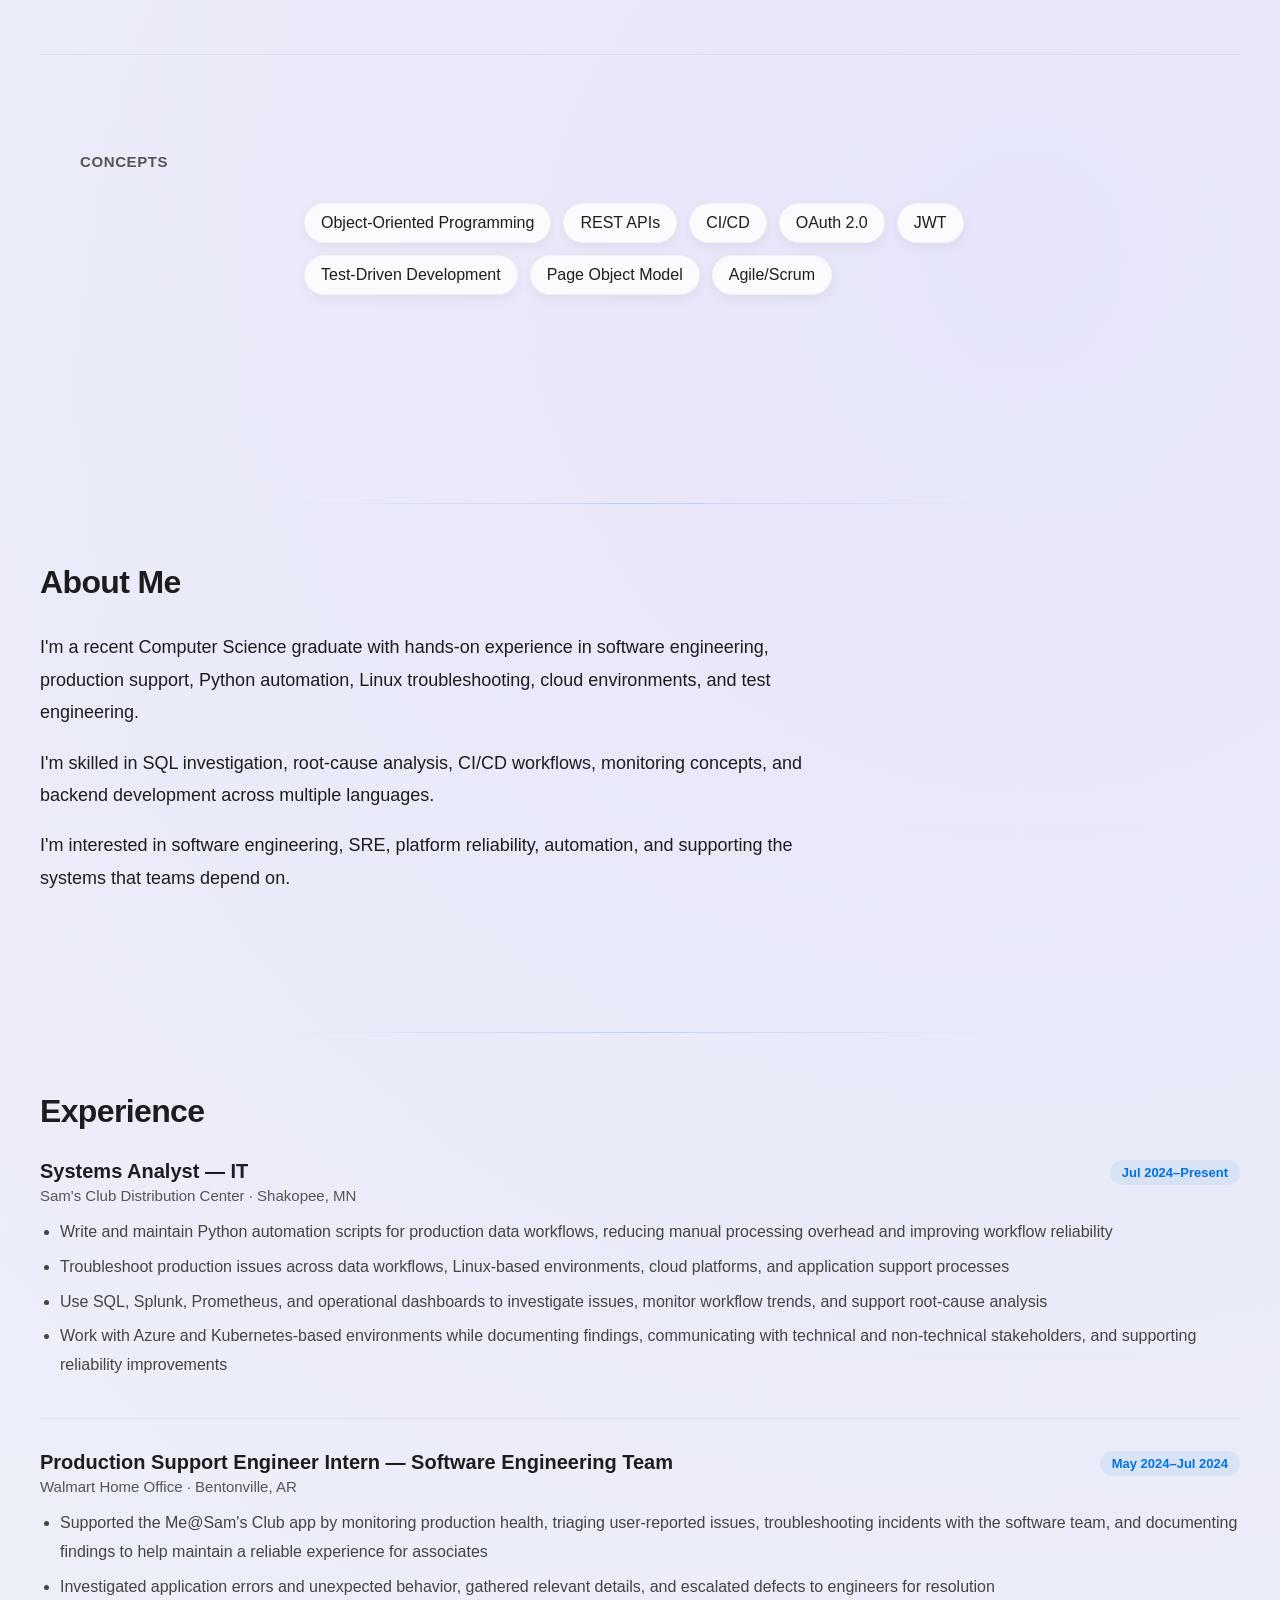
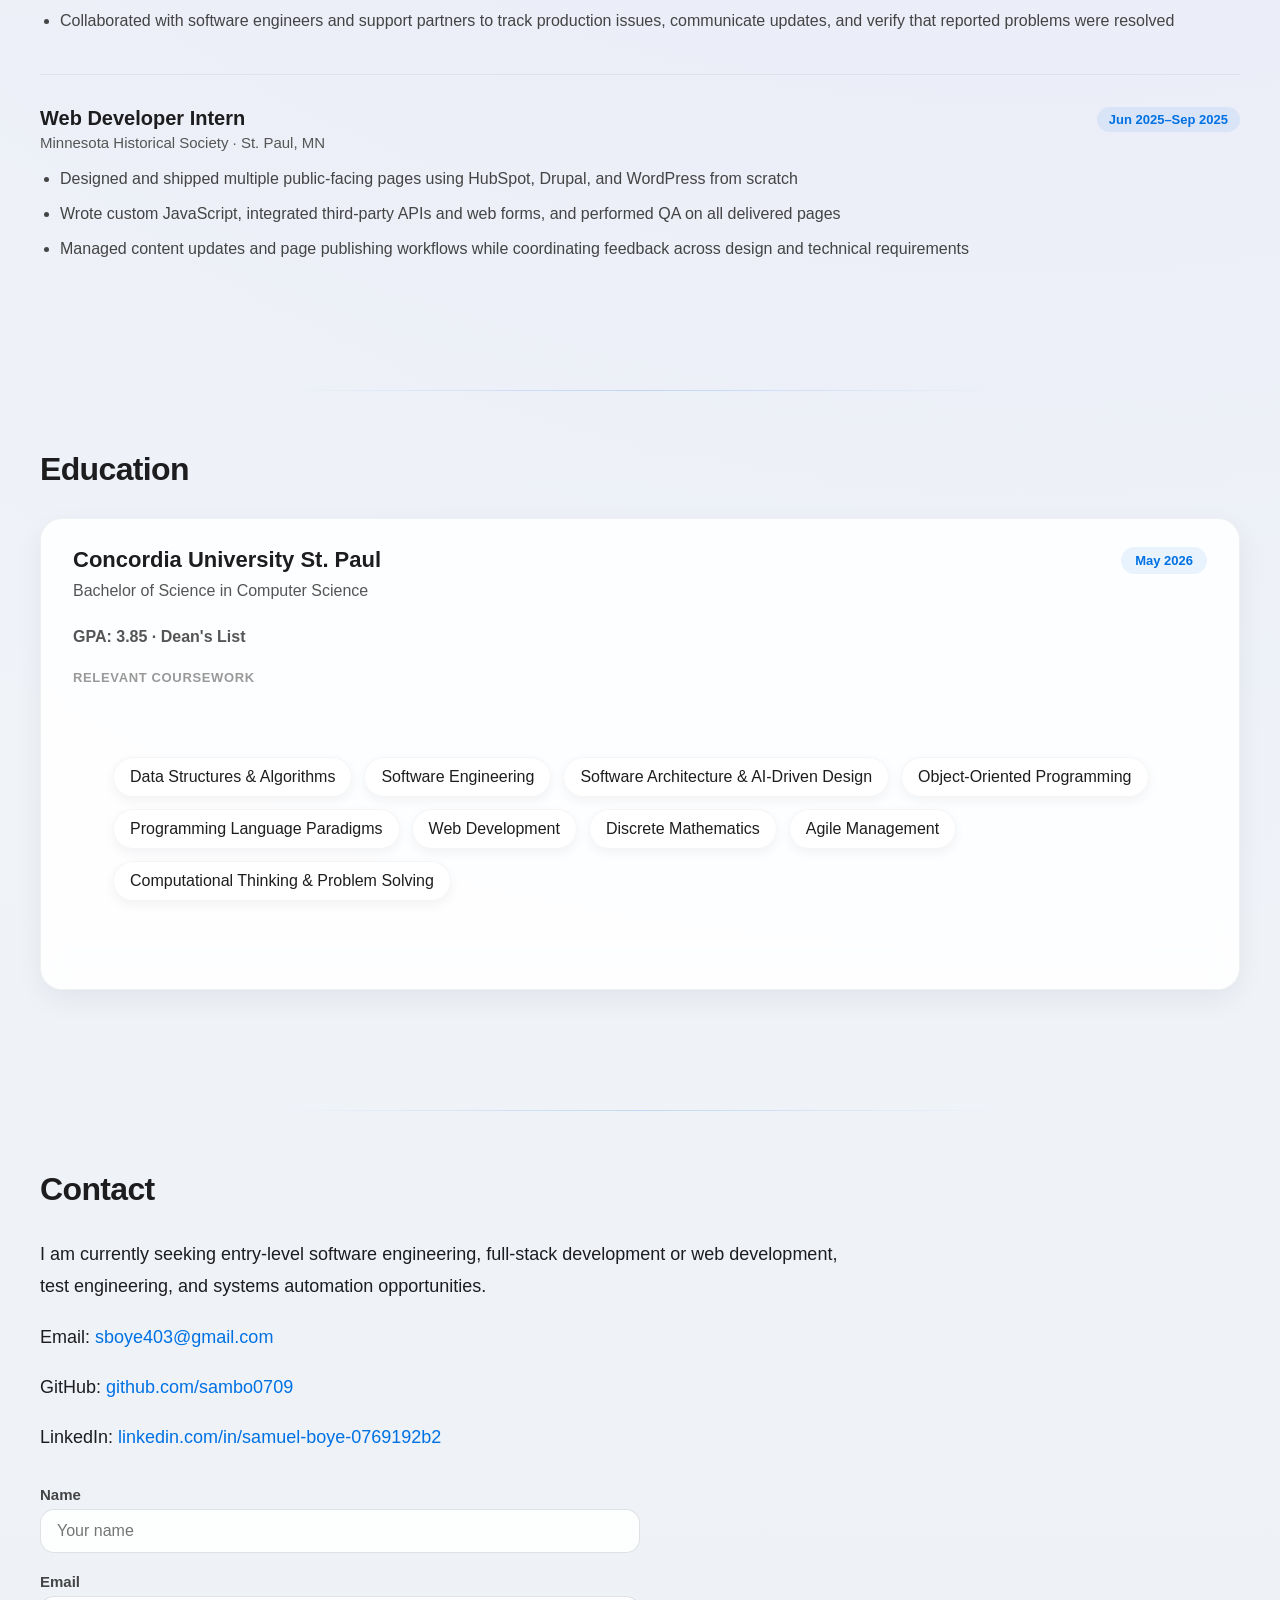
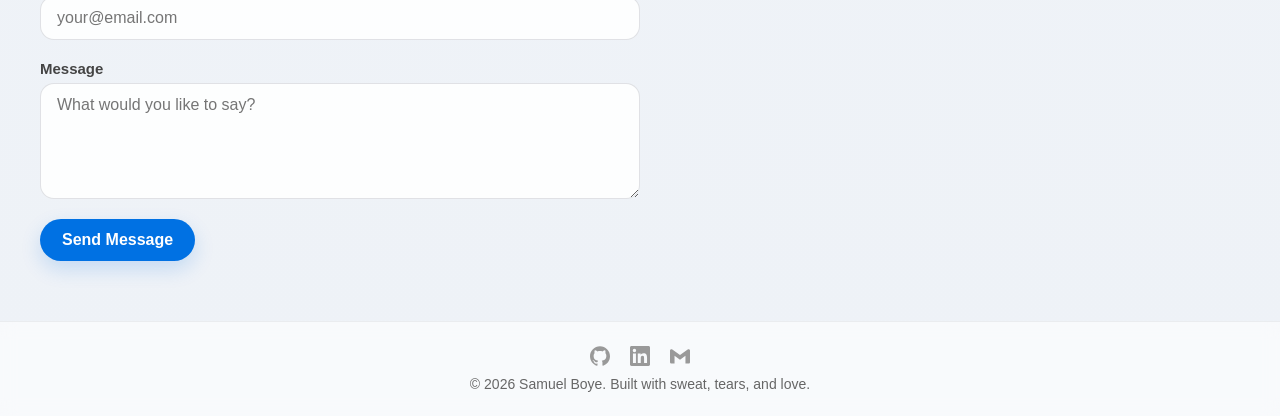
==== commit 935fdf4b: "some new info" ====
--- a/index.html
+++ b/index.html
@@ -280,6 +280,21 @@
       <div class="experience-item">
         <div class="experience-header">
           <div>
+            <h3>Production Support Engineer Intern — Software Engineering Team</h3>
+            <p class="experience-company">Walmart Home Office · Bentonville, AR</p>
+          </div>
+          <span class="experience-date">May 2024–Jul 2024</span>
+        </div>
+        <ul>
+          <li>Supported the Me@Sam's Club app by monitoring production health, triaging user-reported issues, troubleshooting incidents with the software team, and documenting findings to help maintain a reliable experience for associates</li>
+          <li>Investigated application errors and unexpected behavior, gathered relevant details, and escalated defects to engineers for resolution</li>
+          <li>Collaborated with software engineers and support partners to track production issues, communicate updates, and verify that reported problems were resolved</li>
+        </ul>
+      </div>
+
+      <div class="experience-item">
+        <div class="experience-header">
+          <div>
             <h3>Web Developer Intern</h3>
             <p class="experience-company">Minnesota Historical Society · St. Paul, MN</p>
           </div>
